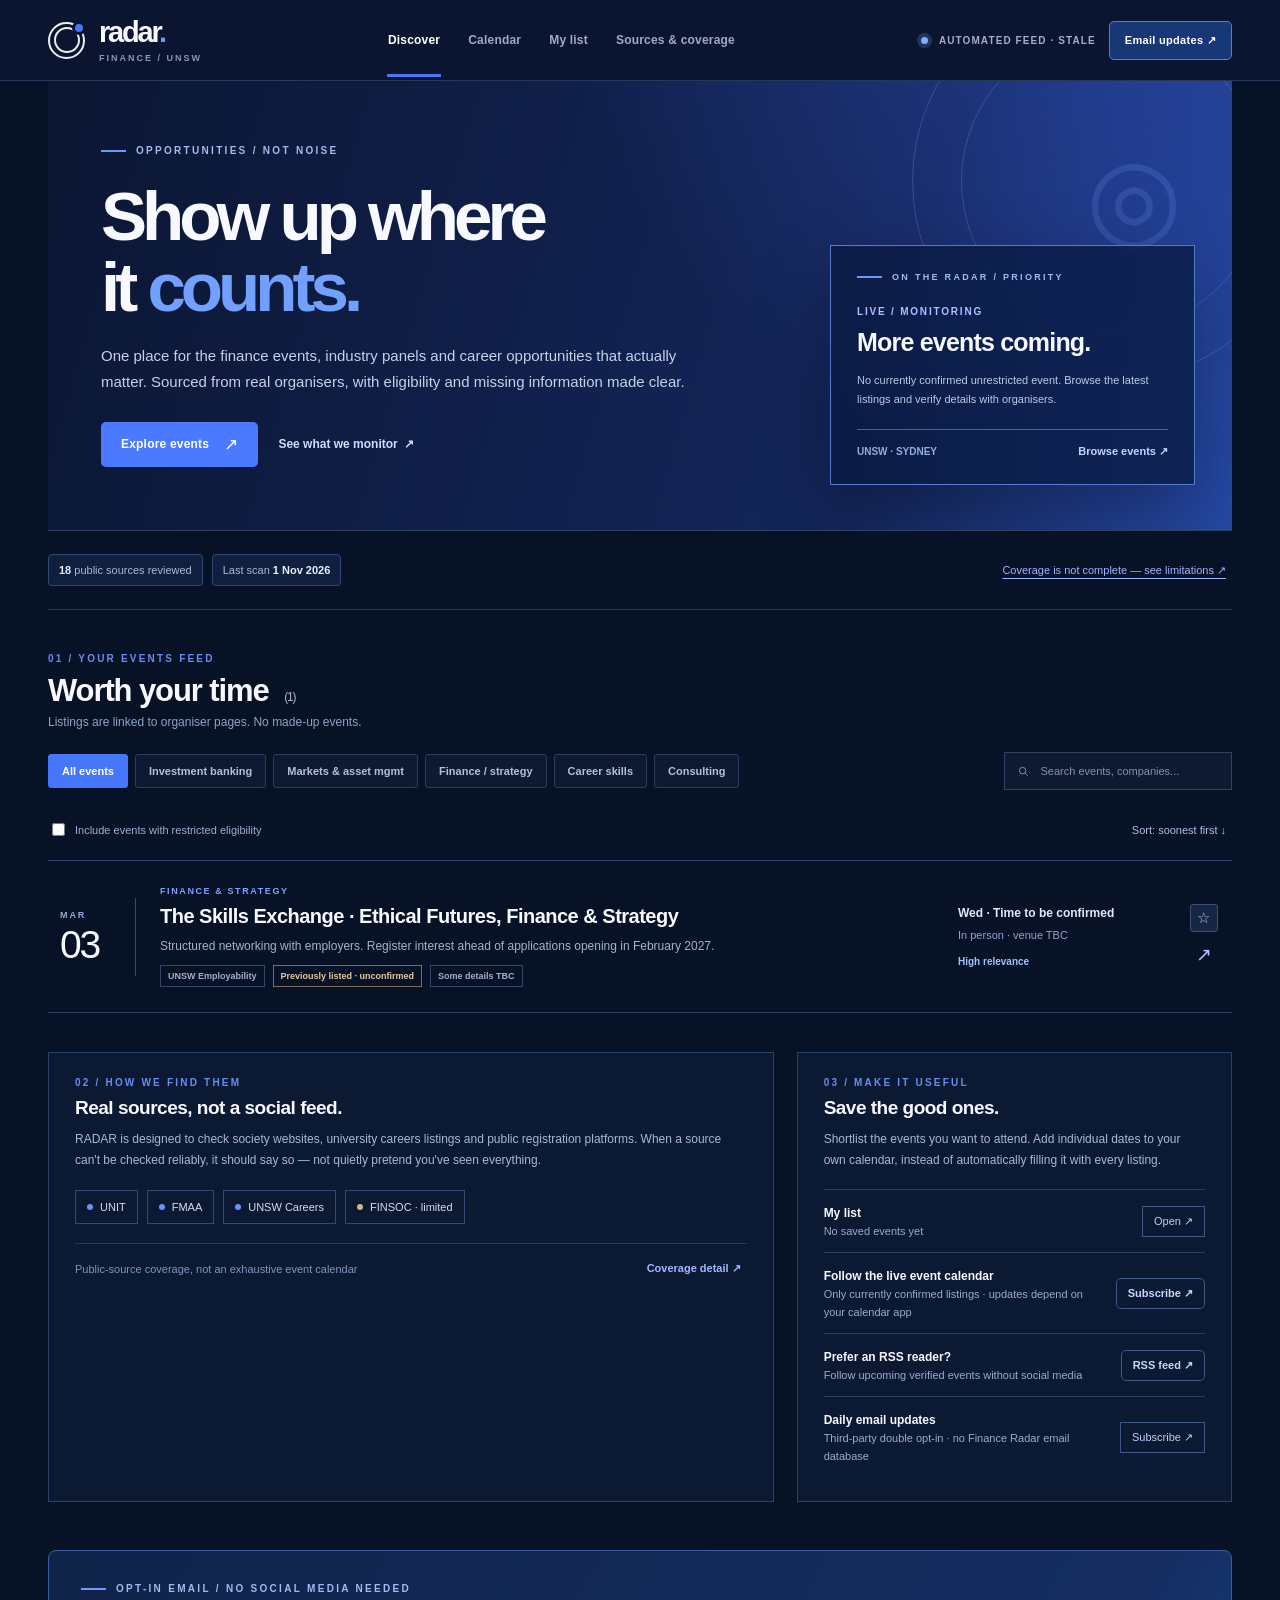
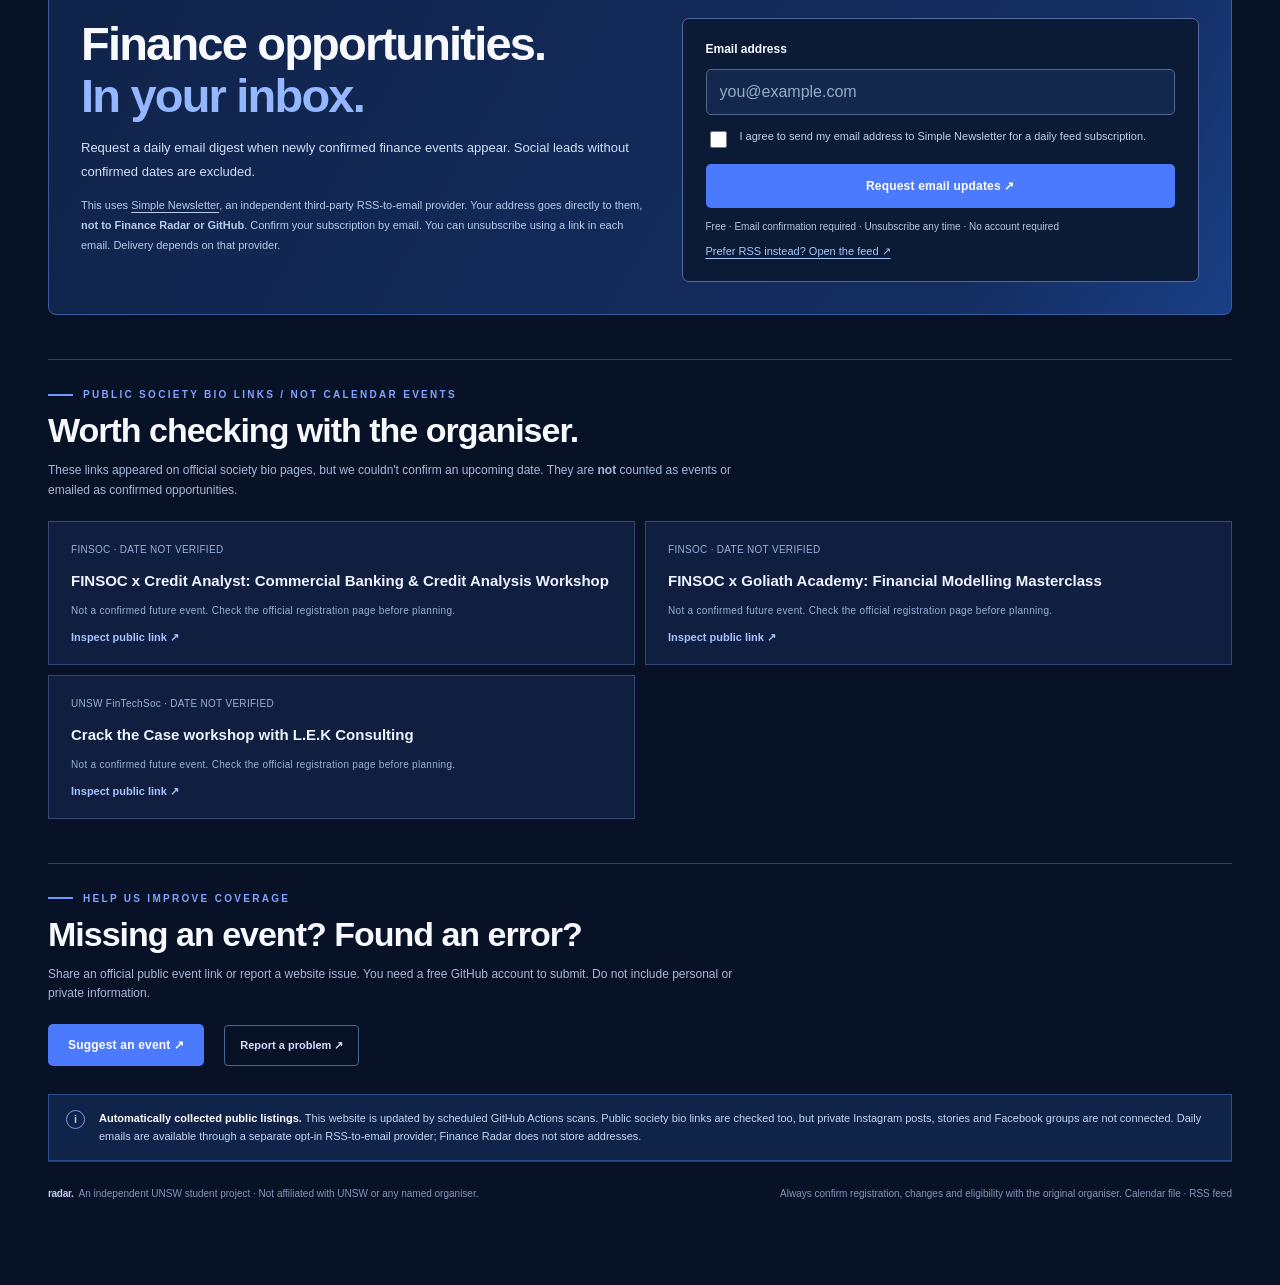
==== index.html @ c304fad0 "Enable third-party opt-in email digests with stable event RSS publication timestamps" ====
<!DOCTYPE html>
<html lang="en-AU">
<head>
<meta charset="UTF-8" />
<meta name="viewport" content="width=device-width, initial-scale=1" />
<meta name="theme-color" content="#09142d" />
<title>RADAR — finance opportunities worth showing up for</title>
<meta name="description" content="A smarter UNSW finance events directory. Verified sources, honest coverage, and career-specific opportunities." />
<style>
:root{--bg:#081227;--bgdeep:#070e20;--ink:#f8f9ff;--quiet:#b9c4dd;--soft:#8798b9;--blue:#4776fb;--bright:#6c98ff;--line:#263859;--p:#0f1e3a;--p2:#122648;--shadow:0 26px 68px rgba(0,0,0,.27)}
*{box-sizing:border-box}html{scroll-behavior:smooth}body{margin:0;background:var(--bg);color:var(--ink);font-family:Inter,"Helvetica Neue",Arial,sans-serif;-webkit-font-smoothing:antialiased}button,input,select{font:inherit}a{color:inherit;text-decoration:none}button{cursor:pointer}button:disabled{cursor:not-allowed;opacity:.55}button:focus-visible,a:focus-visible,input:focus-visible{outline:2px solid #91b0ff;outline-offset:4px}::selection{background:#4776fb}
.shell{min-height:100vh}.top{height:81px;border-bottom:1px solid var(--line);display:flex;align-items:center;justify-content:space-between;padding:0 max(48px,calc((100vw - 1380px)/2));gap:24px;background:#0b1530}.brand{display:flex;align-items:center;gap:14px;white-space:nowrap}.symbol{width:37px;height:37px;position:relative;border:2px solid #eee;border-radius:50%;display:inline-flex;align-items:center;justify-content:center}.symbol:before{content:"";position:absolute;width:22px;height:22px;border:2px solid #eee;border-radius:50%}.symbol:after{content:"";width:8px;height:8px;background:var(--blue);border-radius:50%;box-shadow:0 0 0 3px #09142d;position:absolute;right:0;top:0}.brandtext{font-size:29px;letter-spacing:-2.2px;font-weight:770;line-height:1}.brandtext span{color:var(--bright)}.brandtag{font-size:9px;letter-spacing:2px;font-weight:750;color:var(--soft);margin-top:6px}.topnav{display:flex;align-items:center;gap:26px}.navb{font-size:12px;font-weight:720;letter-spacing:.2px;color:#9dacc9;border:0;background:none;padding:30px 1px;transition:color .2s;white-space:nowrap}.navb:hover,.navb.active{color:white}.navb.active{box-shadow:inset 0 -3px 0 var(--blue)}.top-end{display:flex;align-items:center;gap:13px}.status-dot{width:7px;height:7px;background:#83a9ff;display:inline-block;border-radius:50%;box-shadow:0 0 0 4px #20345d}.status{font-size:10px;font-weight:750;color:#a0afce;letter-spacing:1.1px;text-transform:uppercase}.status-control{display:flex;gap:11px;align-items:center;white-space:nowrap}.topbtn{border:1px solid #537cdb;background:#173777;border-radius:5px;color:white;font-weight:750;font-size:11px;letter-spacing:.3px;padding:12px 15px}
main{max-width:1380px;margin:auto;padding:0 48px 60px}.page{display:none}.page.active{display:block}.hero{position:relative;display:grid;grid-template-columns:minmax(0,1.28fr) minmax(310px,.72fr);min-height:450px;border-bottom:1px solid #314060;overflow:hidden;background:radial-gradient(circle at 105% -60%,#2844a0 0,transparent 53%),linear-gradient(106deg,#0b1632,#14265b 70%,#2549a5)}.hero-copy{padding:64px 30px 58px 53px;z-index:2}.eyebrow{font-size:10px;letter-spacing:2.3px;text-transform:uppercase;font-weight:760;color:#a3b9ef;display:flex;align-items:center;gap:10px}.eyebrow:before{content:"";height:2px;width:25px;background:#6b99ff}.hero h1{font-size:clamp(52px,5.4vw,83px);line-height:1.02;font-weight:650;letter-spacing:-5px;margin:25px 0 21px;max-width:800px}.hero h1 span{color:#72a0ff}.hero p{font-size:15px;line-height:1.75;color:#c7d1e9;max-width:600px;margin:0 0 26px}.hero-actions{display:flex;align-items:center;gap:20px;flex-wrap:wrap}.cta{border:0;background:#4b7aff;color:white;border-radius:5px;font-size:12px;font-weight:760;padding:14px 20px;letter-spacing:.2px;display:inline-flex;align-items:center;gap:15px}.cta:hover,.topbtn:hover{background:#6890ff}.text-action{border:0;background:none;color:#d0ddff;font-size:12px;font-weight:650;padding:10px 0}.arrow{font-size:17px;font-weight:400;line-height:1}.hero-art{position:relative;min-height:390px;padding:58px 37px 45px 22px;display:flex;align-items:flex-end;justify-content:flex-end}.orbit{position:absolute;width:400px;height:400px;border:1px solid rgba(134,168,255,.25);border-radius:50%;right:-80px;top:-100px}.orbit:after{content:"";position:absolute;border-radius:50%;border:1px solid rgba(134,168,255,.25);inset:48px}.crosshair{position:absolute;right:50px;top:61px;color:#6b98ff;font-size:110px;line-height:1;font-weight:300;opacity:.2}.next{position:relative;border:1px solid #567cce;box-shadow:var(--shadow);background:rgba(9,25,62,.74);padding:26px;width:100%;max-width:365px;backdrop-filter:blur(3px)}.next .eyebrow{font-size:9px}.next-date{font-size:10px;letter-spacing:1.8px;color:#a9c1ff;font-weight:750;margin:24px 0 10px}.next h2{font-size:25px;line-height:1.23;letter-spacing:-.8px;font-weight:650;margin:0 0 12px}.next small{color:#bdcae5;font-size:11px;line-height:1.6}.next-foot{border-top:1px solid #45629b;margin-top:20px;padding-top:15px;display:flex;justify-content:space-between;align-items:center;gap:10px}.next-foot a{font-size:11px;color:#c5d5ff;font-weight:700}.next-foot span{font-size:10px;color:#95addd;font-weight:600}
.utility{display:flex;align-items:center;justify-content:space-between;gap:20px;padding:23px 0;border-bottom:1px solid #273859}.util-side{display:flex;align-items:center;gap:11px;flex-wrap:wrap}.utility .eyebrow{font-size:9px;color:#899dc6}.utility .eyebrow:before{display:none}.h-status{display:flex;align-items:center;gap:9px;color:#a9b9d7;font-size:11px}.h-status strong{color:#e8edff;font-weight:650}.h-status .boxy{border:1px solid #334872;background:#101f3e;padding:9px 10px;border-radius:4px}.hintlink{border:0;background:none;color:#9db6ff;font-size:11px;text-decoration:underline;text-underline-offset:4px}.sectiontop{display:flex;justify-content:space-between;align-items:end;gap:30px;margin:43px 0 23px}.kicker{font-size:10px;color:#688dec;font-weight:800;letter-spacing:2.2px;text-transform:uppercase;margin-bottom:9px}.sectiontop h2{font-size:31px;letter-spacing:-1.1px;font-weight:630;margin:0}.count{font-size:12px;color:#a6b6d4;margin-left:8px;font-weight:450}.sectiontop p{font-size:12px;color:#8fa2c2;margin:6px 0 0}.toolbar{display:flex;align-items:center;justify-content:space-between;gap:17px;flex-wrap:wrap;margin-bottom:17px}.chips{display:flex;flex-wrap:wrap;gap:7px}.chip{border:1px solid #2b3d5e;color:#b2c0dd;background:#0d1a32;font-size:11px;font-weight:650;padding:10px 13px;border-radius:3px}.chip:hover{background:#192c4e;color:white}.chip.active{background:#4677fb;color:white;border-color:#4677fb}.search{min-width:228px;border:1px solid #304262;background:#0d1a32;display:flex;gap:9px;align-items:center;padding:0 12px;height:38px}.search svg{width:14px;color:#8296b8}.search input{width:100%;border:0;background:none;color:white;font-size:11px;outline:none}.search input::placeholder{color:#8292ae}.filtersub{display:flex;align-items:center;gap:13px;justify-content:space-between;padding:13px 0;margin:0 0 8px;color:#9eafd0;font-size:11px}.filtersub label{display:flex;align-items:center;gap:7px;cursor:pointer}.filtersub input{accent-color:#4b7aff}.sort{border:none;background:transparent;color:#afc0e4;font-size:11px;cursor:pointer}
.eventlist{border-top:1px solid #36486b}.event{display:grid;grid-template-columns:84px minmax(0,1fr) 213px 27px;gap:24px;align-items:center;padding:25px 15px 25px 4px;border-bottom:1px solid #2b3e60;transition:background .15s;min-height:133px}.event:hover{background:#0d1c36}.date{border-right:1px solid #36496b;padding:3px 16px 3px 8px;min-height:78px;display:flex;flex-direction:column;align-items:flex-start;justify-content:center}.date b{font-size:39px;font-weight:500;letter-spacing:-2.3px;line-height:1}.date small{font-size:9px;letter-spacing:1.9px;font-weight:750;color:#92a9d8;margin-bottom:5px}.event-type{font-size:9px;font-weight:800;letter-spacing:1.6px;color:#7da1ff;text-transform:uppercase;margin-bottom:8px}.event-name{font-size:20px;line-height:1.2;letter-spacing:-.5px;font-weight:610;margin-bottom:9px}.event-description{color:#a4b3cc;font-size:12px;line-height:1.5;max-width:660px}.event-pills{display:flex;gap:8px;flex-wrap:wrap;margin-top:10px}.pill{border:1px solid #32486e;color:#9fafcc;font-size:9px;font-weight:600;padding:5px 7px;white-space:nowrap}.pill.eligible{border-color:#7b7055;color:#e4c99c}.event-right{display:flex;flex-direction:column;gap:7px;padding-left:5px}.event-right strong{font-size:12px;font-weight:600;color:#e1e9fb}.event-right span{font-size:11px;color:#8fa6cc;line-height:1.5}.event-right .relevance{margin-top:6px;font-size:10px;font-weight:700;color:#9fc3ff}.event-right .relevance.restrict{color:#e3be85}.event-actions{display:flex;flex-direction:column;align-items:center;gap:7px}.square{height:28px;width:28px;border:1px solid #3c5074;color:#b7c9ee;background:#162644;border-radius:3px;font-size:15px;display:flex;align-items:center;justify-content:center}.square.saved{color:#8baeff;background:#24417e;border-color:#507bce}.square:hover{border-color:#8db2ff}.view{border:0;background:transparent;color:#acc5ff;font-size:19px;padding:4px}.empty{padding:60px 25px;border-bottom:1px solid #33476c;text-align:center;color:#acbcda}.empty h3{font-size:20px;color:white;font-weight:550}.empty p{font-size:12px;line-height:1.7}.under{display:grid;grid-template-columns:1.25fr .75fr;gap:23px;margin:39px 0 0}.infobox{border:1px solid #2d4166;padding:24px 26px;background:#0b1933}.info-title{font-size:19px;letter-spacing:-.5px;margin:0 0 10px;font-weight:650}.info-copy{color:#a8b8d3;font-size:12px;line-height:1.75;margin:0}.sourcechips{display:flex;gap:9px;flex-wrap:wrap;margin:19px 0}.sourcechip{display:flex;align-items:center;gap:7px;border:1px solid #334871;padding:10px 11px;font-size:11px;color:#d4ddf0}.small-dot{width:6px;height:6px;border-radius:50%;background:#6692ff}.small-dot.limited{background:#d9b57d}.info-footer{display:flex;align-items:center;justify-content:space-between;gap:8px;border-top:1px solid #253a5a;padding-top:17px;margin-top:17px;color:#7f96bc;font-size:11px}.morelink{border:none;background:transparent;font-size:11px;font-weight:700;color:#a1b9ff;white-space:nowrap}.simple-list{display:flex;flex-direction:column;margin-top:18px}.simple-line{display:flex;align-items:center;justify-content:space-between;padding:13px 0;border-top:1px solid #283d61;gap:15px}.simple-line b{font-size:12px;font-weight:580}.simple-line small{font-size:11px;color:#99acca}.simple-line button{font-size:11px;border:1px solid #3e5784;background:transparent;color:#bed0f8;padding:8px 11px;white-space:nowrap}.notice{display:flex;gap:14px;background:#10244a;border:1px solid #2c4c8e;color:#c7d4f1;line-height:1.6;padding:15px 17px;margin:20px 0 0;font-size:11px}.notice strong{color:white}.notice .i{display:grid;place-items:center;min-width:19px;height:19px;color:#b5c9fa;border:1px solid #7e9cda;border-radius:50%;font-size:11px;font-weight:800}
.insidepage{max-width:1130px;margin:0 auto;padding:64px 0 20px}.insidepage>.kicker{margin-bottom:15px}.insidepage h1{font-size:clamp(43px,5vw,64px);line-height:1.06;font-weight:620;letter-spacing:-3.2px;margin:0 0 15px}.lead{color:#b5c2df;max-width:680px;font-size:15px;line-height:1.75;margin:0 0 30px}.source-table{width:100%;border-collapse:collapse;border-top:1px solid #345079;margin-top:27px}.source-table td,.source-table th{text-align:left;padding:20px 16px;border-bottom:1px solid #2b4066;vertical-align:top}.source-table th{font-size:10px;color:#95aaca;text-transform:uppercase;letter-spacing:1.5px}.source-table td{font-size:13px;color:#d3dcef;line-height:1.5}.source-table td a{color:#a4bfff;text-decoration:underline;text-underline-offset:4px}.coverage-status{display:inline-block;font-size:10px;font-weight:700;padding:6px 9px;background:#1e3359;border:1px solid #3e5789;color:#b2ccff}.coverage-status.partial{background:#27233a;border-color:#5b5670;color:#dac5a1}.split{display:grid;grid-template-columns:1fr 1fr;gap:21px;margin:22px 0}.split .infobox{min-height:185px}.bullets{font-size:12px;color:#aab9d5;line-height:1.95;padding-left:18px}.savedlist{margin-top:27px}.calendarbar{display:flex;align-items:center;gap:14px;justify-content:space-between;border-top:1px solid #345079;padding:20px 0}.cal-pager{display:flex;align-items:center;gap:17px}.cal-pager button{border:1px solid #39517c;background:#122342;color:white;font-size:15px;padding:9px 13px}.cal-pager strong{font-size:19px}.calendar{display:grid;grid-template-columns:repeat(7,minmax(0,1fr));border-left:1px solid #273d61;border-top:1px solid #273d61}.calhead{font-size:10px;text-transform:uppercase;letter-spacing:1.5px;font-weight:750;color:#9bb0d7;padding:13px 9px;text-align:right;border-right:1px solid #273d61;border-bottom:1px solid #273d61}.calday{min-height:110px;border:0;border-right:1px solid #273d61;border-bottom:1px solid #273d61;background:#0b1730;display:flex;flex-direction:column;padding:12px 9px;align-items:stretch;gap:5px;text-align:left;color:#c0d0ea}.calday.other{opacity:.25}.calday .num{font-size:12px;color:#c4d1e8}.calday.today .num{color:#80a7ff;font-weight:800}.cal-item{display:block;border-left:2px solid #598aff;background:#1b3161;padding:6px 5px 6px 7px;font-size:9px;line-height:1.3;color:#e1e9ff;white-space:nowrap;overflow:hidden;text-overflow:ellipsis}.calday:hover{background:#15284a}.calendar-legend{font-size:11px;color:#91a4c8;padding-top:16px}
.modal{position:fixed;inset:0;z-index:100;background:rgba(3,9,23,.78);display:none;justify-content:flex-end}.modal.show{display:flex}.drawer{width:min(100%,520px);height:100%;overflow-y:auto;background:#101e38;border-left:1px solid #5b7dbc;padding:34px 35px 45px;box-shadow:-30px 0 80px #020611}.drawerclose{border:1px solid #3f5989;background:#14294e;color:white;width:34px;height:34px;font-size:19px;float:right}.drawer .kicker{margin-top:57px}.drawer h2{font-size:37px;font-weight:620;letter-spacing:-1.8px;line-height:1.13;margin:15px 0}.drawer .desc{font-size:14px;line-height:1.7;color:#b8c8e4}.detailrow{display:grid;grid-template-columns:110px 1fr;gap:20px;padding:14px 0;border-bottom:1px solid #2d446d}.detailrow label{font-size:10px;text-transform:uppercase;letter-spacing:1px;font-weight:750;color:#90a5c9}.detailrow div{font-size:12px;line-height:1.6;color:#d6dff2}.detailrow a{color:#a4c0ff;text-decoration:underline;text-underline-offset:3px}.drawer .why{padding:17px 18px;margin:23px 0;background:#172d55;border-left:3px solid #5182ff;font-size:12px;line-height:1.65;color:#cbd8f2}.drawer .why b{display:block;color:white;margin-bottom:6px}.drawer-actions{display:flex;gap:9px;flex-wrap:wrap;margin-top:20px}.outline{font-size:11px;font-weight:700;background:transparent;border:1px solid #4a6697;color:#d0defa;padding:13px 15px;border-radius:4px}.outline:hover{background:#1a365f}.drawer .micro{margin-top:22px;color:#7991bd;font-size:10px;line-height:1.65}.snackbar{position:fixed;bottom:22px;left:50%;transform:translateX(-50%);background:#2b4c90;color:#fff;padding:12px 17px;box-shadow:0 10px 30px #0006;font-size:12px;z-index:180;display:none}.snackbar.show{display:block}.foot{border-top:1px solid #253959;padding:24px 0;color:#8296b9;display:flex;justify-content:space-between;gap:20px;font-size:10px;line-height:1.5}.footer-brand{font-weight:850;letter-spacing:-.3px;color:#bed0f2}
@media(max-width:1100px){main{padding:0 25px 40px}.top{padding:0 25px}.hero-copy{padding-left:37px}.hero h1{font-size:65px}.hero-art{padding:50px 20px}.event{grid-template-columns:76px minmax(0,1fr) 158px 27px;gap:14px}.event-name{font-size:18px}.topnav{gap:17px}}
@media(max-width:750px){.top{height:auto;min-height:65px;flex-wrap:wrap;padding:16px 18px 0;gap:9px}.brandtext{font-size:25px}.symbol{width:30px;height:30px}.symbol:before{width:18px;height:18px}.topnav{width:100%;order:3;overflow-x:auto;justify-content:space-between;gap:15px}.navb{padding:14px 2px;font-size:11px}.status-control{display:none}.topbtn{padding:9px 10px}.top-end{margin-left:auto}main{padding:0 16px 30px}.hero{grid-template-columns:1fr}.hero-copy{padding:44px 24px 28px}.hero h1{font-size:clamp(48px,10vw,75px);letter-spacing:-3.7px}.hero p{font-size:13px}.hero-art{padding:5px 24px 28px;min-height:190px}.orbit{top:-155px;right:-140px}.crosshair{display:none}.next{max-width:none;padding:19px}.next-date{margin:10px 0}.next h2{font-size:20px}.next-foot{margin-top:10px}.sectiontop{margin:30px 0 20px}.sectiontop h2{font-size:27px}.sectiontop p{font-size:11px}.utility{align-items:start}.utility>.eyebrow{display:none}.h-status{flex-wrap:wrap}.toolbar{align-items:stretch}.chips{width:100%}.search{flex:1}.event{grid-template-columns:57px minmax(0,1fr) 30px;gap:11px;min-height:144px;padding:22px 2px}.event-right{grid-column:2;grid-row:2;padding:0;margin-top:-9px}.event-right span{display:none}.event-right strong{font-size:11px}.event-actions{grid-column:3;grid-row:1;align-self:start}.date{padding:0 6px;min-height:66px}.date b{font-size:31px}.event-name{font-size:17px}.event-description{font-size:11px}.event-pills{margin-top:8px}.event-right .relevance{margin:0}.under,.split{grid-template-columns:1fr}.insidepage{padding:42px 0}.insidepage h1{font-size:44px;letter-spacing:-2.1px}.source-table thead{display:none}.source-table,.source-table tbody,.source-table tr,.source-table td{display:block;width:100%}.source-table tr{border-bottom:1px solid #2b4066;padding:12px 0}.source-table td{padding:7px 8px;border:0}.calday{min-height:64px;padding:6px 4px}.cal-item{font-size:7px;padding:3px;max-height:24px;overflow:hidden}.calhead{font-size:8px;padding:11px 3px}.drawer{padding:24px}.drawer h2{font-size:31px}.detailrow{grid-template-columns:78px 1fr}.foot{flex-wrap:wrap}.infobox{padding:20px}.notice{font-size:11px}}
@media(prefers-reduced-motion:reduce){html{scroll-behavior:auto}}

/* Society bio-links are intentionally not mixed with verified calendar events. */
.social-signal-section{margin:44px 0 28px;border-top:1px solid #2a416b;padding-top:29px}
.social-signal-section .eyebrow{color:#80a3ff;margin-bottom:11px}
.social-signal-section h2{font-size:clamp(24px,3vw,34px);font-weight:570;letter-spacing:-1px;margin:0 0 11px}
.signal-disclaimer{font-size:12px;color:#a6b8d8;line-height:1.65;max-width:690px;margin:0 0 20px}
.signal-grid{display:grid;grid-template-columns:repeat(2,minmax(0,1fr));gap:10px}
.signal-item{border:1px solid #344976;background:#101f40;padding:20px 22px;display:flex;flex-direction:column;gap:12px;min-width:0}
.signal-item b{font-size:15px;color:#edf3ff;line-height:1.4;overflow-wrap:anywhere;font-weight:620}
.signal-item .signal-meta{font-size:10px;letter-spacing:.3px;color:#97b0db;line-height:1.6}
.signal-item a{font-size:11px;color:#a8c2ff;text-decoration:none;font-weight:700}
.signal-item a:hover{text-decoration:underline}
.mail-section{margin:48px 0 38px;padding:32px;border:1px solid #3a5c9e;background:linear-gradient(120deg,#102349,#142d61 80%,#193f85);border-radius:8px}
.mail-section .eyebrow{margin-bottom:24px}
.mail-grid{display:grid;grid-template-columns:minmax(0,1fr) minmax(280px,.92fr);gap:38px}
.mail-copy h2{font-size:clamp(32px,4vw,47px);letter-spacing:-1.8px;line-height:1.1;margin:0 0 15px}
.mail-copy h2 span{color:#94b7ff}
.mail-copy p{font-size:13px;line-height:1.8;color:#d1e0f7}
.mail-copy .mail-note{font-size:11px;color:#b8cce9}
.mail-note a,.mail-alternative{text-decoration:underline;text-underline-offset:3px}
.mail-form{display:flex;flex-direction:column;gap:13px;border:1px solid #506b9d;background:#0b1a35;padding:23px;border-radius:7px}
.mail-form>label:first-of-type{font-size:12px;font-weight:700}
.mail-form input[type=email]{width:100%;background:#14284d;color:#fff;border:1px solid #52678d;padding:13px;border-radius:5px;min-height:44px}
.mail-form input[type=email]::placeholder{color:#9aabc8}
.mail-consent{display:flex;gap:10px;color:#c1cfe7;font-size:11px;line-height:1.6}
.mail-consent input{accent-color:#6590ff;width:17px;height:17px;flex-shrink:0}
.mail-form .cta{justify-content:center;min-height:44px}
.mail-form small{font-size:10px;color:#b6c8e3}
.mail-alternative{font-size:11px;color:#a8c9ff}
@media(max-width:750px){.mail-section{padding:24px 18px}.mail-grid{grid-template-columns:1fr;gap:22px}.mail-form{padding:18px}}

.subscribe-link{display:inline-block;white-space:nowrap;text-decoration:none;color:#c6d8ff;font-weight:700;font-size:11px;border:1px solid #3e5784;padding:8px 11px;border-radius:5px}
.subscribe-link:hover,.subscribe-link:focus-visible{color:#fff;border-color:#83a9ff;text-decoration:underline}
@media(max-width:750px){.signal-grid{grid-template-columns:1fr}.signal-item{padding:17px}}
</style>
</head>
<body>
<div class="shell">
<header class="top"><a class="brand" href="#discover" aria-label="RADAR Home"><span class="symbol" aria-hidden="true"></span><span><span class="brandtext">radar<span>.</span></span><div class="brandtag">FINANCE / UNSW</div></span></a><nav class="topnav" aria-label="Main navigation"><button class="navb active" data-page="discover">Discover</button><button class="navb" data-page="calendar">Calendar</button><button class="navb" data-page="saved">My list <span id="navsave"></span></button><button class="navb" data-page="sources">Sources & coverage</button></nav><div class="top-end"><span class="status-control"><span class="status-dot"></span><span class="status" id="topstatus">Reviewed snapshot</span></span><button class="topbtn" id="prefsbtn">Email updates ↗</button></div></header>
<main>
<section class="page active" id="page-discover">
  <div class="hero"><div class="hero-copy"><div class="eyebrow">OPPORTUNITIES / NOT NOISE</div><h1>Show up where<br>it <span>counts.</span></h1><p>One place for the finance events, industry panels and career opportunities that actually matter. Sourced from real organisers, with eligibility and missing information made clear.</p><div class="hero-actions"><button class="cta" id="explore">Explore events <span class="arrow">↗</span></button><button class="text-action" data-goto="sources">See what we monitor&nbsp; ↗</button></div></div><div class="hero-art" aria-hidden="false"><div class="orbit"></div><div class="crosshair">◎</div><article class="next"><div class="eyebrow">ON THE RADAR / PRIORITY</div><div class="next-date" id="spotlight-date">Checking latest events</div><h2 id="spotlight-title">Your next<br>opportunity.</h2><small id="spotlight-desc">Public, source-backed finance events from UNSW societies.</small><div class="next-foot"><span id="spotlight-organiser">UNSW · SYDNEY</span><a id="spotlight-link" href="#feedanchor">Browse events ↗</a></div></article></div></div>
  <div class="utility"><div class="h-status"><span class="boxy"><strong id="sourcecounter">3</strong> public sources reviewed</span><span class="boxy">Last scan <strong id="snapshotdate">31 Oct 2026</strong></span></div><button class="hintlink" data-goto="sources">Coverage is not complete — see limitations ↗</button></div>
  <div class="sectiontop" id="feedanchor"><div><div class="kicker">01 / YOUR EVENTS FEED</div><h2>Worth your time <span class="count" id="eventcount"></span></h2><p>Listings are linked to organiser pages. No made-up events.</p></div></div>
  <div class="toolbar"><div class="chips" id="filters"><button class="chip active" data-filter="all">All events</button><button class="chip" data-filter="investment">Investment banking</button><button class="chip" data-filter="markets">Markets & asset mgmt</button><button class="chip" data-filter="finance">Finance / strategy</button><button class="chip" data-filter="career">Career skills</button><button class="chip" data-filter="consulting">Consulting</button></div><label class="search"><svg fill="none" stroke="currentColor" stroke-width="1.8" viewBox="0 0 24 24" aria-hidden="true"><circle cx="10.8" cy="10.8" r="6.2"/><path d="m15.4 15.4 5.2 5.2"/></svg><input id="search" type="search" placeholder="Search events, companies..." aria-label="Search events" /></label></div>
  <div class="filtersub"><label><input type="checkbox" id="restricted" /> Include events with restricted eligibility</label><button class="sort" id="sortbtn">Sort: soonest first ↓</button></div><div class="eventlist" id="events"></div>
  <div class="under"><div class="infobox"><div class="kicker">02 / HOW WE FIND THEM</div><h3 class="info-title">Real sources, not a social feed.</h3><p class="info-copy">RADAR is designed to check society websites, university careers listings and public registration platforms. When a source can't be checked reliably, it should say so — not quietly pretend you've seen everything.</p><div class="sourcechips"><span class="sourcechip"><span class="small-dot"></span>UNIT</span><span class="sourcechip"><span class="small-dot"></span>FMAA</span><span class="sourcechip"><span class="small-dot"></span>UNSW Careers</span><span class="sourcechip"><span class="small-dot limited"></span>FINSOC · limited</span></div><div class="info-footer"><span>Public-source coverage, not an exhaustive event calendar</span><button class="morelink" data-goto="sources">Coverage detail ↗</button></div></div><div class="infobox"><div class="kicker">03 / MAKE IT USEFUL</div><h3 class="info-title">Save the good ones.</h3><p class="info-copy">Shortlist the events you want to attend. Add individual dates to your own calendar, instead of automatically filling it with every listing.</p><div class="simple-list"><div class="simple-line"><div><b>My list</b><br><small id="savedcount">No saved events yet</small></div><button data-goto="saved">Open ↗</button></div><div class="simple-line"><div><b>Follow the live event calendar</b><br><small>Only currently confirmed listings · updates depend on your calendar app</small></div><a class="subscribe-link" href="webcal://zacfraser95-eng.github.io/Finance-Radar/events.ics">Subscribe ↗</a></div><div class="simple-line"><div><b>Prefer an RSS reader?</b><br><small>Follow upcoming verified events without social media</small></div><a class="subscribe-link" href="./events.xml" target="_blank" rel="noopener noreferrer">RSS feed ↗</a></div><div class="simple-line"><div><b>Daily email updates</b><br><small>Third-party double opt-in · no Finance Radar email database</small></div><button id="alertlink">Subscribe ↗</button></div></div></div></div>

  <section class="mail-section" id="email-updates" aria-labelledby="email-heading">
    <div class="eyebrow">OPT-IN EMAIL / NO SOCIAL MEDIA NEEDED</div>
    <div class="mail-grid">
      <div class="mail-copy"><h2 id="email-heading">Finance opportunities.<br><span>In your inbox.</span></h2>
      <p>Request a daily email digest when newly confirmed finance events appear. Social leads without confirmed dates are excluded.</p>
      <p class="mail-note">This uses <a href="https://simple-newsletter.com/" target="_blank" rel="noopener noreferrer">Simple Newsletter</a>, an independent third-party RSS-to-email provider. Your address goes directly to them, <strong>not to Finance Radar or GitHub</strong>. Confirm your subscription by email. You can unsubscribe using a link in each email. Delivery depends on that provider.</p></div>
      <form class="mail-form" action="https://simple-newsletter.com/v1/subscriptions/" method="post">
        <input type="hidden" name="uri" value="https://zacfraser95-eng.github.io/Finance-Radar/events.xml" />
        <input type="hidden" name="return" value="https://zacfraser95-eng.github.io/Finance-Radar/#email-updates" />
        <label for="newsletter-email">Email address</label>
        <input id="newsletter-email" name="email" type="email" placeholder="you@example.com" autocomplete="email" required />
        <label class="mail-consent"><input type="checkbox" required /><span>I agree to send my email address to Simple Newsletter for a daily feed subscription.</span></label>
        <button class="cta" type="submit">Request email updates ↗</button>
        <small>Free · Email confirmation required · Unsubscribe any time · No account required</small>
        <a class="mail-alternative" href="./events.xml" target="_blank" rel="noopener noreferrer">Prefer RSS instead? Open the feed ↗</a>
      </form>
    </div>
  </section>
  <section class="social-signal-section" aria-labelledby="signals-heading" id="signals-section" hidden><div class="eyebrow">PUBLIC SOCIETY BIO LINKS / NOT CALENDAR EVENTS</div><h2 id="signals-heading">Worth checking with the organiser.</h2><p class="signal-disclaimer">These links appeared on official society bio pages, but we couldn't confirm an upcoming date. They are <strong>not</strong> counted as events or emailed as confirmed opportunities.</p><div id="signal-list" class="signal-grid"></div></section>
<section class="social-signal-section" id="feedback-section"><div class="eyebrow">HELP US IMPROVE COVERAGE</div><h2>Missing an event? Found an error?</h2><p class="signal-disclaimer">Share an official public event link or report a website issue. You need a free GitHub account to submit. Do not include personal or private information.</p><div class="hero-actions"><a class="cta" href="https://github.com/zacfraser95-eng/Finance-Radar/issues/new?template=suggest-event.yml" target="_blank" rel="noopener noreferrer">Suggest an event ↗</a><a class="outline" href="https://github.com/zacfraser95-eng/Finance-Radar/issues/new?template=bug-report.yml" target="_blank" rel="noopener noreferrer">Report a problem ↗</a></div></section>
  <div class="notice"><span class="i">i</span><div><strong>Automatically collected public listings.</strong> This website is updated by scheduled GitHub Actions scans. Public society bio links are checked too, but private Instagram posts, stories and Facebook groups are not connected. Daily emails are available through a separate opt-in RSS-to-email provider; Finance Radar does not store addresses.</div></div>
</section>
<section class="page" id="page-calendar"><div class="insidepage"><div class="kicker">THE DATE VIEW / 02</div><h1>Plan your<br><span style="color:#75a0ff">next move.</span></h1><p class="lead">A calendar of known events, not a replacement for official registration. Click a listing to view eligibility and source evidence.</p><div class="calendarbar"><div class="cal-pager"><button id="prevmonth" aria-label="Previous month">←</button><strong id="monthname"></strong><button id="nextmonth" aria-label="Next month">→</button></div><button class="morelink" data-goto="discover">Back to event feed ↗</button></div><div class="calendar" id="calendargrid"></div><p class="calendar-legend">Times shown in Sydney local time. Events without confirmed times should be checked with the organiser before adding to your calendar.</p></div></section>
<section class="page" id="page-saved"><div class="insidepage"><div class="kicker">YOUR SHORTLIST / 03</div><h1>Good events.<br><span style="color:#75a0ff">No clutter.</span></h1><p class="lead">Saved events stay in this browser only. They aren't synced to an account or shared with organisers.</p><div class="eventlist savedlist" id="saved-events"></div></div></section>
<section class="page" id="page-sources"><div class="insidepage"><div class="kicker">TRUST & COVERAGE / 04</div><h1>Know what<br><span style="color:#75a0ff">we're missing.</span></h1><p class="lead">The hardest part of an event aggregator is coverage. This version is built to show where each listing came from, the last verified snapshot, and sources that still need a better integration.</p><div class="notice"><span class="i">i</span><div><strong id="syncinfo">Public-feed status</strong> Scheduled GitHub Actions scans check source availability; private social media content still needs consent or society participation.</div></div><table class="source-table"><thead><tr><th>Organiser</th><th>Collection path</th><th>Coverage</th><th>Limitation</th></tr></thead><tbody id="sourcebody"></tbody></table><div class="split"><div class="infobox"><div class="kicker">GOOD DATA / FOUR RULES</div><h3 class="info-title">We'd rather miss a count than invent certainty.</h3><ol class="bullets"><li>No listing without an organiser link.</li><li>Past events disappear from the upcoming feed.</li><li>The same event from FMAA and UNSW appears only once.</li><li>Restricted eligibility and unknown times stay visible.</li></ol></div><div class="infobox"><div class="kicker">NEXT SOURCE TO UNLOCK</div><h3 class="info-title">Newsletters & society partnerships.</h3><p class="info-copy">FINSOC and other societies may advertise only through private social channels. A forwarded newsletter inbox or an approved organiser event feed is the most robust fallback. There is no reliable way to promise complete coverage from public scraping alone.</p><button class="morelink" style="margin-top:20px" data-goto="discover">Back to events ↗</button></div></div></div></section>
<footer class="foot"><span><span class="footer-brand">radar.</span>&nbsp; An independent UNSW student project · Not affiliated with UNSW or any named organiser.</span><span>Always confirm registration, changes and eligibility with the original organiser. <a href="./events.ics">Calendar file</a> · <a href="./events.xml">RSS feed</a></span></footer>
</main></div>
<div class="modal" id="modal" role="presentation"><aside class="drawer" role="dialog" aria-modal="true" aria-labelledby="drawer-title"><button class="drawerclose" id="closemodal" aria-label="Close event details">×</button><div id="detail"></div></aside></div><div class="snackbar" id="snackbar" role="status" aria-live="polite"></div>
<script type="application/json" id="seed-data">{"schema":1,"generated_at":"2026-10-31T08:21:00Z","mode":"reviewed_snapshot","notice":"Source-backed snapshot. This is not a live feed until scheduled collection is deployed.","sources":[{"id":"unit","name":"UNIT","url":"https://www.unit.org.au/","method":"Public website + newsletter fallback","coverage":"partial","note":"The homepage can publish events that do not appear on the Upcoming Events archive."},{"id":"fmaa","name":"FMAA","url":"https://www.fmaa.com.au/events","method":"Public events directory","coverage":"public","note":"Listings sometimes target students at particular study stages."},{"id":"unsw","name":"UNSW Employability","url":"https://www.unsw.edu.au/employability/events-news/events","method":"Public events directory","coverage":"public","note":"University-wide listings, not all of them finance specific."},{"id":"finsoc","name":"UNSW FINSOC","url":"https://www.unswfinsoc.org.au/","method":"Website + future newsletter intake","coverage":"limited","note":"Some events are advertised through social channels and may not be captured."}],"events":[{"id":"unit-morgan-stanley-20261105","title":"Evening with Morgan Stanley","subtitle":"Finance careers, recruitment insights and networking with professionals.","starts_at":"2026-11-05T18:00:00+11:00","ends_at":"2026-11-05T20:00:00+11:00","location":"Morgan Stanley office, Sydney CBD","format":"In person","organiser":"UNIT","sources":["UNIT"],"source_urls":["https://www.unit.org.au/"],"registration_url":"https://forms.gle/eMBVpNogp4awX6Bp9","category":"Investment banking","tags":["Investment banking","Networking","Early-year friendly"],"eligibility":"Designed with pre-penultimate students in mind; confirm eligibility and places in registration form.","fit":"high","relevance_reason":"Direct access to Morgan Stanley professionals and insights into finance internship pathways.","verified_on":"2026-10-31","confidence":"source-backed"},{"id":"unsw-linkedin-20261102","title":"Leveraging LinkedIn workshop","subtitle":"Build a professional network and research finance employers without scrolling social feeds.","starts_at":"2026-11-02T16:00:00+11:00","ends_at":"2026-11-02T17:00:00+11:00","location":"Online","format":"Online","organiser":"UNSW Employability","sources":["UNSW Employability"],"source_urls":["https://www.unsw.edu.au/employability/events-news/events"],"registration_url":"https://www.eventbrite.com.au/e/leveraging-linkedin-workshop-tickets-1999065644155","category":"Career skills","tags":["Career skills","Online"],"eligibility":"All students and recent graduates.","fit":"medium","relevance_reason":"Useful for researching employers and finding contacts for internships.","verified_on":"2026-10-31","confidence":"source-backed"},{"id":"unsw-jobsearch-20261112","title":"Job search strategies workshop","subtitle":"Networking techniques, hidden opportunities and better job-search habits.","starts_at":"2026-11-12T13:00:00+11:00","ends_at":"2026-11-12T14:00:00+11:00","location":"Online","format":"Online","organiser":"UNSW Employability","sources":["UNSW Employability"],"source_urls":["https://www.unsw.edu.au/employability/events-news/events"],"registration_url":"https://www.eventbrite.com.au/e/job-search-strategies-workshop-tickets-1999066649161","category":"Career skills","tags":["Career skills","Online"],"eligibility":"All students and recent graduates.","fit":"medium","relevance_reason":"Broadly useful for internship applications and proactive networking.","verified_on":"2026-10-31","confidence":"source-backed"},{"id":"unsw-interview-20261116","title":"Preparing for interviews workshop","subtitle":"Understand what employers assess and how to present your experience.","starts_at":"2026-11-16T12:00:00+11:00","ends_at":"2026-11-16T13:00:00+11:00","location":"Online","format":"Online","organiser":"UNSW Employability","sources":["UNSW Employability"],"source_urls":["https://www.unsw.edu.au/employability/events-news/events"],"registration_url":"https://www.eventbrite.com.au/e/preparing-for-interviews-workshop-tickets-1999066901917","category":"Career skills","tags":["Career skills","Online"],"eligibility":"All students and recent graduates.","fit":"medium","relevance_reason":"Relevant preparation for behavioural and competency interviews.","verified_on":"2026-10-31","confidence":"source-backed"},{"id":"mckinsey-ai-20261126","title":"McKinsey · AI & the Path to Progress","subtitle":"Business strategy, AI and an immersive workshop with McKinsey.","starts_at":"2026-11-26T10:00:00+11:00","ends_at":"2026-11-26T15:00:00+11:00","location":"Sydney (venue via organiser)","format":"In person","organiser":"McKinsey & Company","sources":["FMAA","UNSW Employability"],"source_urls":["https://www.fmaa.com.au/event/mckinsey-companys-2026-ai-and-the-path-to-progress-workshop","https://www.unsw.edu.au/employability/events-news/events"],"registration_url":"https://www.fmaa.com.au/event/mckinsey-companys-2026-ai-and-the-path-to-progress-workshop","category":"Consulting","tags":["Consulting","AI","Restricted eligibility"],"eligibility":"Penultimate-year undergraduates and master's students. Not suitable for most first-year students.","fit":"restricted","relevance_reason":"Notable employer but eligibility likely rules out a first-year student. Duplicate FMAA and UNSW listings are combined.","verified_on":"2026-10-31","confidence":"source-backed"},{"id":"unsw-skills-exchange-20270303","title":"The Skills Exchange · Ethical Futures, Finance & Strategy","subtitle":"Structured networking with employers. Register interest ahead of applications opening in February 2027.","starts_at":"2027-03-03","ends_at":null,"location":"In person · venue TBC","format":"In person","organiser":"UNSW Employability","sources":["UNSW Employability"],"source_urls":["https://www.unsw.edu.au/employability/events-news/events"],"registration_url":"https://www.unsw.edu.au/employability/events-news/events","category":"Finance & strategy","tags":["Finance & strategy","Networking","EOI open"],"eligibility":"Expression of interest available; further selection or registration details to be confirmed.","fit":"high","relevance_reason":"Finance-and-strategy employer networking. Time and venue not yet advertised.","verified_on":"2026-10-31","confidence":"details-incomplete"}]}</script>
<script src="./data/live.js"></script>
<script>
(function(){
'use strict';
const SEED=JSON.parse(document.getElementById('seed-data').textContent);
const DATA=(window.RADAR_SYNC&&Array.isArray(window.RADAR_SYNC.events))?window.RADAR_SYNC:SEED;
const events=DATA.events.slice().filter(e=>e&&e.id&&e.title&&e.starts_at&&Array.isArray(e.source_urls)&&e.source_urls.length);
const signals=(Array.isArray(DATA.signals)?DATA.signals:[]).filter(x=>x&&x.id&&x.title&&/^https:\/\//.test(x.url));
const $=(s)=>document.querySelector(s);
const esc=s=>String(s??'').replace(/[&<>"']/g,c=>({'&':'&amp;','<':'&lt;','>':'&gt;','"':'&quot;',"'":'&#39;'}[c]));
const localTime=new Intl.DateTimeFormat('en-AU',{timeZone:'Australia/Sydney',hour:'numeric',minute:'2-digit',hour12:true});
const localMonth=new Intl.DateTimeFormat('en-AU',{timeZone:'Australia/Sydney',month:'short'});
const localWeekday=new Intl.DateTimeFormat('en-AU',{timeZone:'Australia/Sydney',weekday:'short'});
const localLong=new Intl.DateTimeFormat('en-AU',{timeZone:'Australia/Sydney',weekday:'long',day:'numeric',month:'long',year:'numeric'});
const localDate = e => new Date(e.starts_at.length===10?e.starts_at+'T00:00:00Z':e.starts_at);
const startStamp=e=>String(e.starts_at).slice(0,10);
const time=e=>e.starts_at.length===10?'Time to be confirmed':localTime.format(localDate(e));
const timeRange=e=>time(e)+(e.ends_at&&e.ends_at.length>10?'–'+localTime.format(new Date(e.ends_at)):'');
const sydneyParts=date=>Object.fromEntries(new Intl.DateTimeFormat('en-AU',{timeZone:'Australia/Sydney',year:'numeric',month:'2-digit',day:'2-digit'}).formatToParts(date).filter(p=>p.type!=='literal').map(p=>[p.type,p.value]));
const todayStamp=()=>{const p=sydneyParts(new Date());return p.year+'-'+p.month+'-'+p.day};
const now=new Date();
let page='discover',filter='all',search='',sortReverse=false,includeRestricted=false,month=new Date(Date.UTC(new Date().getFullYear(),new Date().getMonth(),1));
let saved=new Set();try{saved=new Set(JSON.parse(localStorage.getItem('radar-v3-saved')||'[]'))}catch(e){}
function persist(){try{localStorage.setItem('radar-v3-saved',JSON.stringify([...saved]))}catch(e){}updateCounts()}
function notify(msg){const s=$('#snackbar');s.textContent=msg;s.classList.add('show');clearTimeout(notify.id);notify.id=setTimeout(()=>s.classList.remove('show'),2800)}
function eligibleEvents(){return events.filter(e=>{if(e.starts_at.length===10)return e.starts_at>=todayStamp();return localDate(e)>=new Date(now.getTime()-1000*60*60*4)})}
function matchesFilter(e){const t=(e.category+' '+e.tags.join(' ')).toLowerCase();if(filter==='investment')return t.includes('investment banking');if(filter==='markets')return /markets|trading|asset management/.test(t);if(filter==='finance')return /finance|strategy/.test(t);if(filter==='career')return t.includes('career skills');if(filter==='consulting')return t.includes('consulting');return true}
function getItems(){return eligibleEvents().filter(e=>{if(e.fit==='restricted'&&!includeRestricted)return false;if(!matchesFilter(e))return false;return(e.title+' '+e.organiser+' '+e.subtitle+' '+e.tags.join(' ')).toLowerCase().includes(search.toLowerCase())}).sort((a,b)=>sortReverse?localDate(b)-localDate(a):localDate(a)-localDate(b))}
function datePart(e){const d=localDate(e),month=localMonth.format(d).toUpperCase(),day=new Intl.DateTimeFormat('en-AU',{timeZone:'Australia/Sydney',day:'2-digit'}).format(d);return `<div class="date"><small>${esc(month)}</small><b>${day}</b></div>`}
function row(e){const restrict=e.fit==='restricted';const src=e.sources.join(' + ');const relevant=restrict?'Eligibility restriction':e.fit==='high'?'High relevance':'Career development';return `<article class="event">${datePart(e)}<div class="event-main"><div class="event-type">${esc(e.category)}</div><div class="event-name">${esc(e.title)}</div><div class="event-description">${esc(e.subtitle)}</div><div class="event-pills"><span class="pill">${esc(src)}</span>${e.collection_status==='last_known'?'<span class="pill eligible">Previously listed · unconfirmed</span>':''}<span class="pill ${restrict?'eligible':''}">${restrict?'Eligibility restricted':e.confidence==='details-incomplete'?'Some details TBC':esc(e.format)}</span></div></div><div class="event-right"><strong>${esc(localWeekday.format(localDate(e)))} · ${esc(timeRange(e))}</strong><span>${esc(e.location)}</span><div class="relevance ${restrict?'restrict':''}">${esc(relevant)}</div></div><div class="event-actions"><button class="square ${saved.has(e.id)?'saved':''}" data-save="${esc(e.id)}" title="${saved.has(e.id)?'Remove bookmark':'Save event'}" aria-label="${saved.has(e.id)?'Remove saved event':'Save event'}">${saved.has(e.id)?'★':'☆'}</button><button class="view" data-open="${esc(e.id)}" title="Event details" aria-label="View details for ${esc(e.title)}">↗</button></div></article>`}
function render(){const items=getItems();$('#events').innerHTML=items.length?items.map(row).join(''):`<div class="empty"><h3>No matching events.</h3><p>${search?'Try a broader search.':'Try “All events” or include restricted opportunities. Events are not invented just to fill the page.'}</p><button class="outline" id="clearfilters">Reset filters</button></div>`;$('#eventcount').textContent=`(${items.length})`;$('#saved-events').innerHTML=events.filter(e=>saved.has(e.id)).map(row).join('')||`<div class="empty"><h3>Nothing saved yet.</h3><p>Bookmark an event from the discovery feed to see it here.</p><button class="outline" data-goto="discover">Find events ↗</button></div>`;updateCounts()}
function updateCounts(){$('#navsave').textContent=saved.size?'('+saved.size+')':'';$('#savedcount').textContent=saved.size?`${saved.size} saved event${saved.size!==1?'s':''}`:'No saved events yet'}
function navigate(to){page=to;document.querySelectorAll('.page').forEach(e=>e.classList.toggle('active',e.id==='page-'+to));document.querySelectorAll('[data-page]').forEach(e=>e.classList.toggle('active',e.dataset.page===to));if(to==='calendar')renderCalendar();if(to==='saved')render();window.scrollTo({top:0,behavior:'smooth'});try{history.replaceState(null,'','#'+to)}catch(e){}}
function renderSources(){const s=DATA.sources||[];$('#sourcecounter').textContent=s.filter(x=>x.last_check&&x.last_check.status!=='error').length;$('#snapshotdate').textContent=new Date(DATA.generated_at||'2026-10-31').toLocaleDateString('en-AU',{day:'numeric',month:'short',year:'numeric',timeZone:'Australia/Sydney'});$('#sourcebody').innerHTML=s.map(x=>{const health=x.last_check;const bad=x.coverage!=='public'||(health&&health.status==='error');const status=health?(health.status==='ok'?'Checked · events found':health.status==='accessible_empty'?'Checked · no dated listings extracted':health.status==='links_only'?'Public links · dates unverified':health.status==='error'?'Check failed':'Review source'):(x.coverage==='public'?'Public listings':x.coverage==='limited'?'Limited visibility':'Partial visibility');return `<tr><td><strong>${esc(x.name)}</strong><br><a href="${esc(x.url)}" target="_blank" rel="noopener noreferrer">Official site ↗</a></td><td>${esc(x.method)}</td><td><span class="coverage-status ${bad?'partial':''}">${esc(status)}</span></td><td>${esc(x.note)}${health?'<br><small>Last automated check: '+esc(health.checked_at||'unknown')+' · '+esc(health.note||'')+'</small>':''}</td></tr>`}).join('');const active=DATA.mode==='scheduled_sync';const age=Date.now()-new Date(DATA.generated_at).getTime();$('#topstatus').textContent=active?(age>1000*60*60*24?'Automated feed · stale':'Automated feed'):'Reviewed snapshot';$('#syncinfo').textContent=active?'Collector snapshot — last run '+new Date(DATA.generated_at).toLocaleString('en-AU',{timeZone:'Australia/Sydney'}):'Reviewed snapshot, not live automation.'}
function renderSpotlight(){const best=eligibleEvents().filter(e=>e.collection_status==='current'&&e.fit!=='restricted').sort((a,b)=>localDate(a)-localDate(b))[0];const d=$('#spotlight-date'),t=$('#spotlight-title'),desc=$('#spotlight-desc'),org=$('#spotlight-organiser'),link=$('#spotlight-link');if(!best){d.textContent='LIVE / MONITORING';t.textContent='More events coming.';desc.textContent='No currently confirmed unrestricted event. Browse the latest listings and verify details with organisers.';org.textContent='UNSW · SYDNEY';link.href='#feedanchor';return;}d.textContent=localWeekday.format(localDate(best)).toUpperCase()+' · '+new Intl.DateTimeFormat('en-AU',{timeZone:'Australia/Sydney',day:'numeric',month:'short'}).format(localDate(best)).toUpperCase()+' · '+time(best);t.textContent=best.title;desc.textContent=best.subtitle;org.textContent=best.organiser+' · '+best.category;link.href=best.registration_url||best.source_urls[0];link.textContent='Official listing ↗';link.target='_blank';link.rel='noopener noreferrer';}
function renderSignals(){
  const section=$('#signals-section'),body=$('#signal-list');
  if(!section||!body)return;
  section.hidden=!signals.length;
  body.innerHTML=signals.slice(0,12).map(x=>`<article class="signal-item"><div class="signal-meta">${esc(x.organiser)} · DATE NOT VERIFIED</div><b>${esc(x.title)}</b><div class="signal-meta">Not a confirmed future event. Check the official registration page before planning.</div><a href="${esc(x.url)}" target="_blank" rel="noopener noreferrer">Inspect public link ↗</a></article>`).join('');
}
function eventDetails(e){return `<div class="kicker">${esc(e.category)} / ${e.collection_status==='last_known'?'LAST-KNOWN LISTING':'SOURCE-BACKED'}</div><h2 id="drawer-title">${esc(e.title)}</h2><p class="desc">${esc(e.subtitle)}</p><div class="detailrow"><label>Date</label><div>${esc(localLong.format(localDate(e)))}</div></div><div class="detailrow"><label>Time</label><div>${esc(timeRange(e))} ${e.starts_at.length>10?'(Sydney time)':''}</div></div><div class="detailrow"><label>Location</label><div>${esc(e.location)}</div></div><div class="detailrow"><label>Organiser</label><div>${esc(e.organiser)}</div></div><div class="detailrow"><label>Eligibility</label><div>${esc(e.eligibility)}</div></div><div class="detailrow"><label>Evidence</label><div>${e.source_urls.map((url,i)=>`<a href="${esc(url)}" target="_blank" rel="noopener noreferrer">${esc(e.sources[i]||'Official source')} ↗</a>`).join('<br>')}<br><small style="color:#91a6c9">Last seen/reviewed ${esc(e.last_seen_on||e.verified_on||'date unavailable')}${e.collection_status==='last_known'?' · not confirmed in latest scan':''}</small></div></div><div class="why"><b>${e.fit==='restricted'?'Eligibility check':'Why it made the cut'}</b>${esc(e.relevance_reason)}</div><div class="drawer-actions"><a class="cta" href="${esc(e.registration_url||e.source_urls[0])}" target="_blank" rel="noopener noreferrer">View organiser link <span class="arrow">↗</span></a><button class="outline" data-save="${esc(e.id)}">${saved.has(e.id)?'★ Saved':'☆ Save'}</button><button class="outline" ${e.starts_at.length===10?'disabled title="Time not yet available"':''} data-ics="${esc(e.id)}">Add to calendar ↓</button></div><div class="micro">The organiser controls availability and registration. RADAR does not book your place or guarantee entry.</div>`}
function openEvent(id){const e=events.find(e=>e.id===id);if(!e)return;$('#detail').innerHTML=eventDetails(e);$('#modal').classList.add('show');$('#closemodal').focus();document.body.style.overflow='hidden'}
function closeEvent(){$('#modal').classList.remove('show');document.body.style.overflow=''}
function escapeICS(s){return String(s).replace(/\\/g,'\\\\').replace(/\n/g,'\\n').replace(/,/g,'\\,').replace(/;/g,'\\;')}
function stampUTC(iso){return new Date(iso).toISOString().replace(/[-:]/g,'').replace(/\.\d{3}/,'')}
function addICS(id){const e=events.find(e=>e.id===id);if(!e||e.starts_at.length===10){notify('No confirmed time yet — use the official listing.');return}const end=e.ends_at||new Date(localDate(e).getTime()+3600000).toISOString();const ics=['BEGIN:VCALENDAR','VERSION:2.0','PRODID:-//RADAR//UNSW Finance//EN','BEGIN:VEVENT','UID:'+escapeICS(e.id)+'@unsw-finance-radar.local','DTSTAMP:'+stampUTC(new Date().toISOString()),'DTSTART:'+stampUTC(e.starts_at),'DTEND:'+stampUTC(end),'SUMMARY:'+escapeICS(e.title),'DESCRIPTION:'+escapeICS(e.subtitle+' | Original listing: '+e.source_urls[0]),'LOCATION:'+escapeICS(e.location),'URL:'+escapeICS(e.registration_url||e.source_urls[0]),'END:VEVENT','END:VCALENDAR'].join('\r\n');const blob=new Blob([ics],{type:'text/calendar;charset=utf-8'});const url=URL.createObjectURL(blob);const a=document.createElement('a');a.href=url;a.download='radar-'+e.id+'.ics';document.body.appendChild(a);a.click();a.remove();setTimeout(()=>URL.revokeObjectURL(url),1200);notify('Calendar file created — confirm details with organiser.')}
function renderCalendar(){const year=month.getUTCFullYear(),m=month.getUTCMonth();$('#monthname').textContent=month.toLocaleDateString('en-AU',{month:'long',year:'numeric',timeZone:'UTC'});let start=(new Date(Date.UTC(year,m,1)).getUTCDay()+6)%7;let days=new Date(Date.UTC(year,m+1,0)).getUTCDate();let length=Math.ceil((start+days)/7)*7;let out=['Mon','Tue','Wed','Thu','Fri','Sat','Sun'].map(d=>`<div class="calhead">${d}</div>`).join('');const evs=eligibleEvents();for(let i=0;i<length;i++){const day=i-start+1,inside=day>=1&&day<=days;const d=new Date(Date.UTC(year,m,day));const dt=d.toISOString().slice(0,10);const dayevents=evs.filter(e=>startStamp(e)===dt);const today=(todayStamp()===dt);out+=`<div class="calday ${inside?'':'other'} ${today?'today':''}"><span class="num">${d.getUTCDate()}</span>${dayevents.slice(0,3).map(e=>`<button class="cal-item" data-open="${esc(e.id)}" title="${esc(e.title)}">${esc(e.title)}</button>`).join('')}</div>`}$('#calendargrid').innerHTML=out}
function attach(){document.addEventListener('click',e=>{const go=e.target.closest('[data-goto]');if(go){navigate(go.dataset.goto);closeEvent();return}const nav=e.target.closest('[data-page]');if(nav){navigate(nav.dataset.page);return}const fil=e.target.closest('[data-filter]');if(fil){filter=fil.dataset.filter;document.querySelectorAll('[data-filter]').forEach(n=>n.classList.toggle('active',n===fil));render();return}const b=e.target.closest('[data-save]');if(b){const id=b.dataset.save;saved.has(id)?saved.delete(id):saved.add(id);persist();render();if($('#modal').classList.contains('show')){const item=events.find(e=>e.id===id);if(item)$('#detail').innerHTML=eventDetails(item)}return}const open=e.target.closest('[data-open]');if(open){openEvent(open.dataset.open);return}const ics=e.target.closest('[data-ics]');if(ics){addICS(ics.dataset.ics);return}if(e.target.id==='clearfilters'){filter='all';search='';$('#search').value='';$('#restricted').checked=false;includeRestricted=false;document.querySelectorAll('[data-filter]').forEach(n=>n.classList.toggle('active',n.dataset.filter==='all'));render();return}if(e.target.closest('[data-open-page]')){closeEvent();navigate(e.target.closest('[data-open-page]').dataset.openPage)}});$('#explore').addEventListener('click',()=>$('#feedanchor').scrollIntoView({behavior:'smooth'}));$('#search').addEventListener('input',e=>{search=e.target.value;render()});$('#restricted').addEventListener('change',e=>{includeRestricted=e.target.checked;render()});$('#sortbtn').addEventListener('click',()=>{sortReverse=!sortReverse;$('#sortbtn').textContent=sortReverse?'Sort: latest first ↑':'Sort: soonest first ↓';render()});$('#prevmonth').addEventListener('click',()=>{month=new Date(Date.UTC(month.getUTCFullYear(),month.getUTCMonth()-1,1));renderCalendar()});$('#nextmonth').addEventListener('click',()=>{month=new Date(Date.UTC(month.getUTCFullYear(),month.getUTCMonth()+1,1));renderCalendar()});$('#prefsbtn').addEventListener('click',()=>{navigate('discover');$('#email-updates').scrollIntoView({behavior:'smooth'})});$('#alertlink').addEventListener('click',()=>$('#email-updates').scrollIntoView({behavior:'smooth'}));$('#closemodal').addEventListener('click',closeEvent);$('#modal').addEventListener('click',e=>{if(e.target.id==='modal')closeEvent()});document.addEventListener('keydown',e=>{if(e.key==='Escape')closeEvent()})}
attach();renderSources();renderSpotlight();renderSignals();render();if(location.hash.match(/^#(discover|calendar|saved|sources)$/))navigate(location.hash.slice(1));
})();
</script>
</body>
</html>
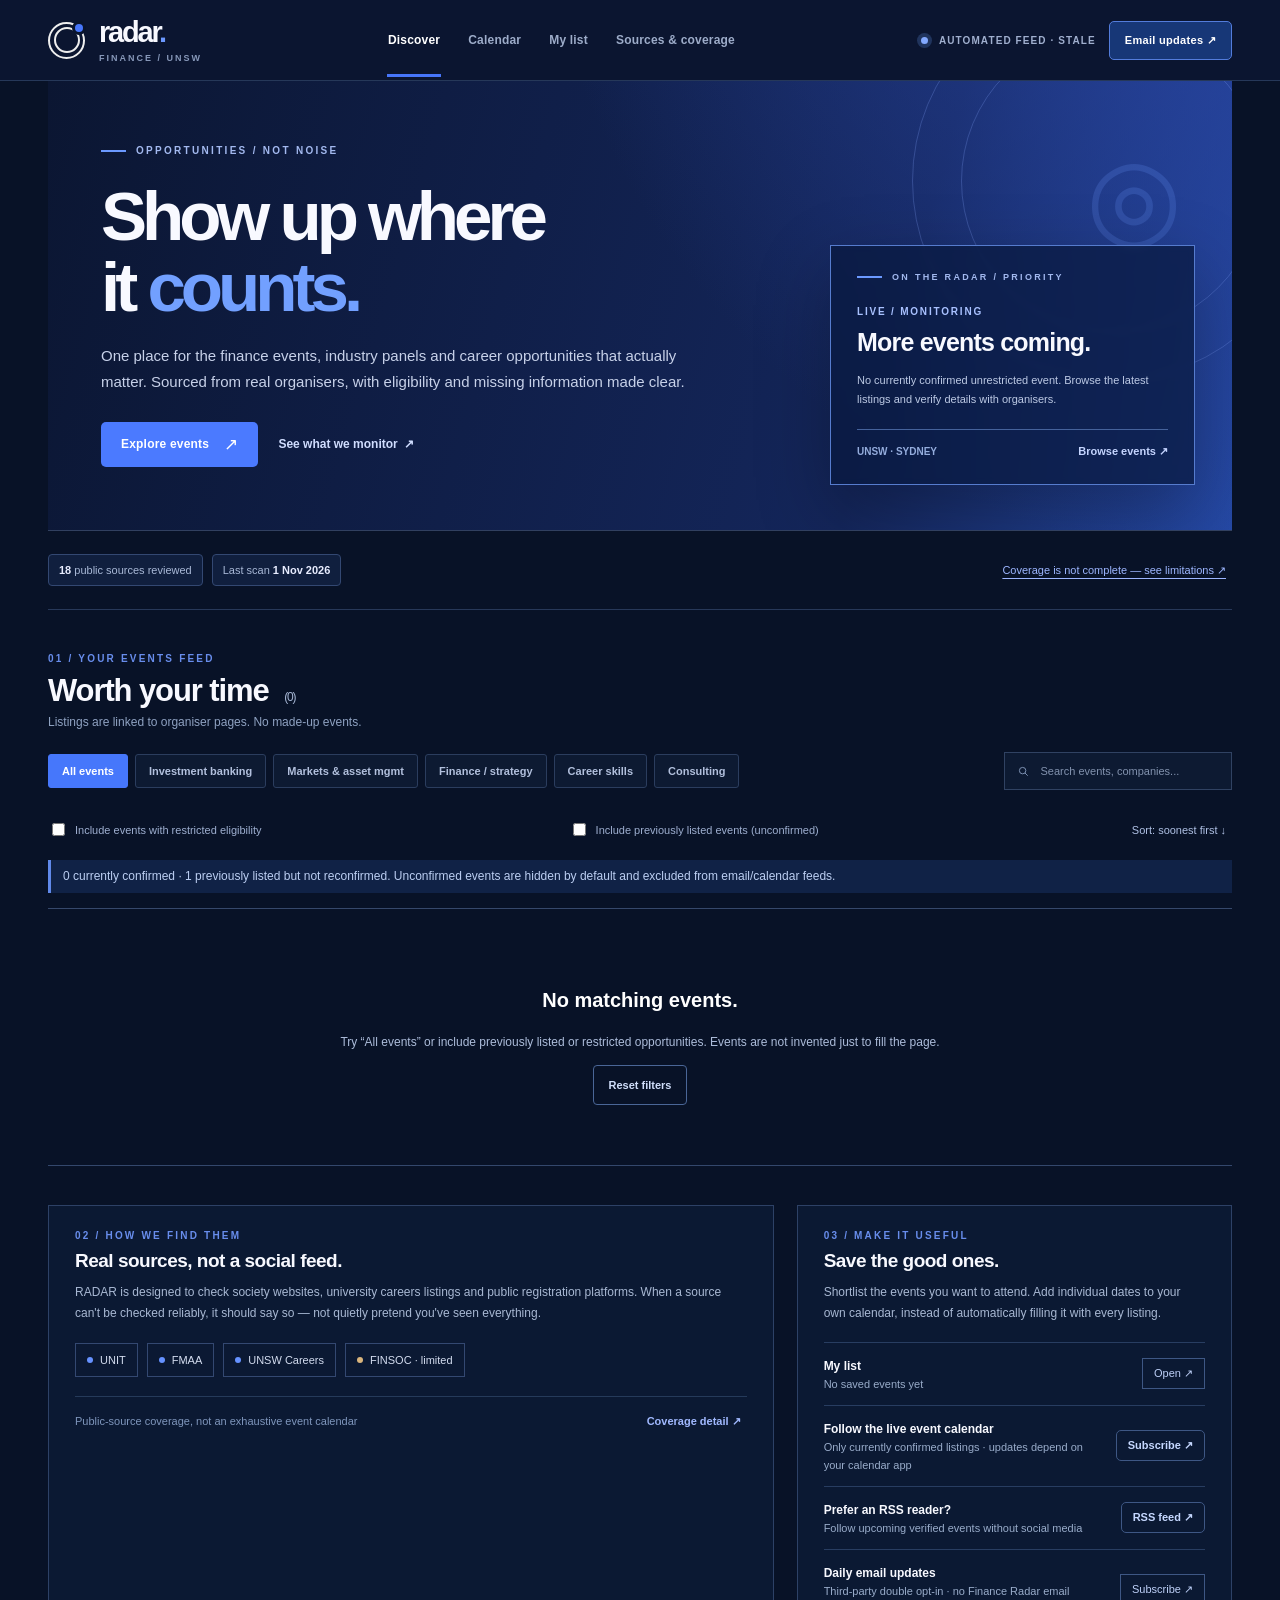
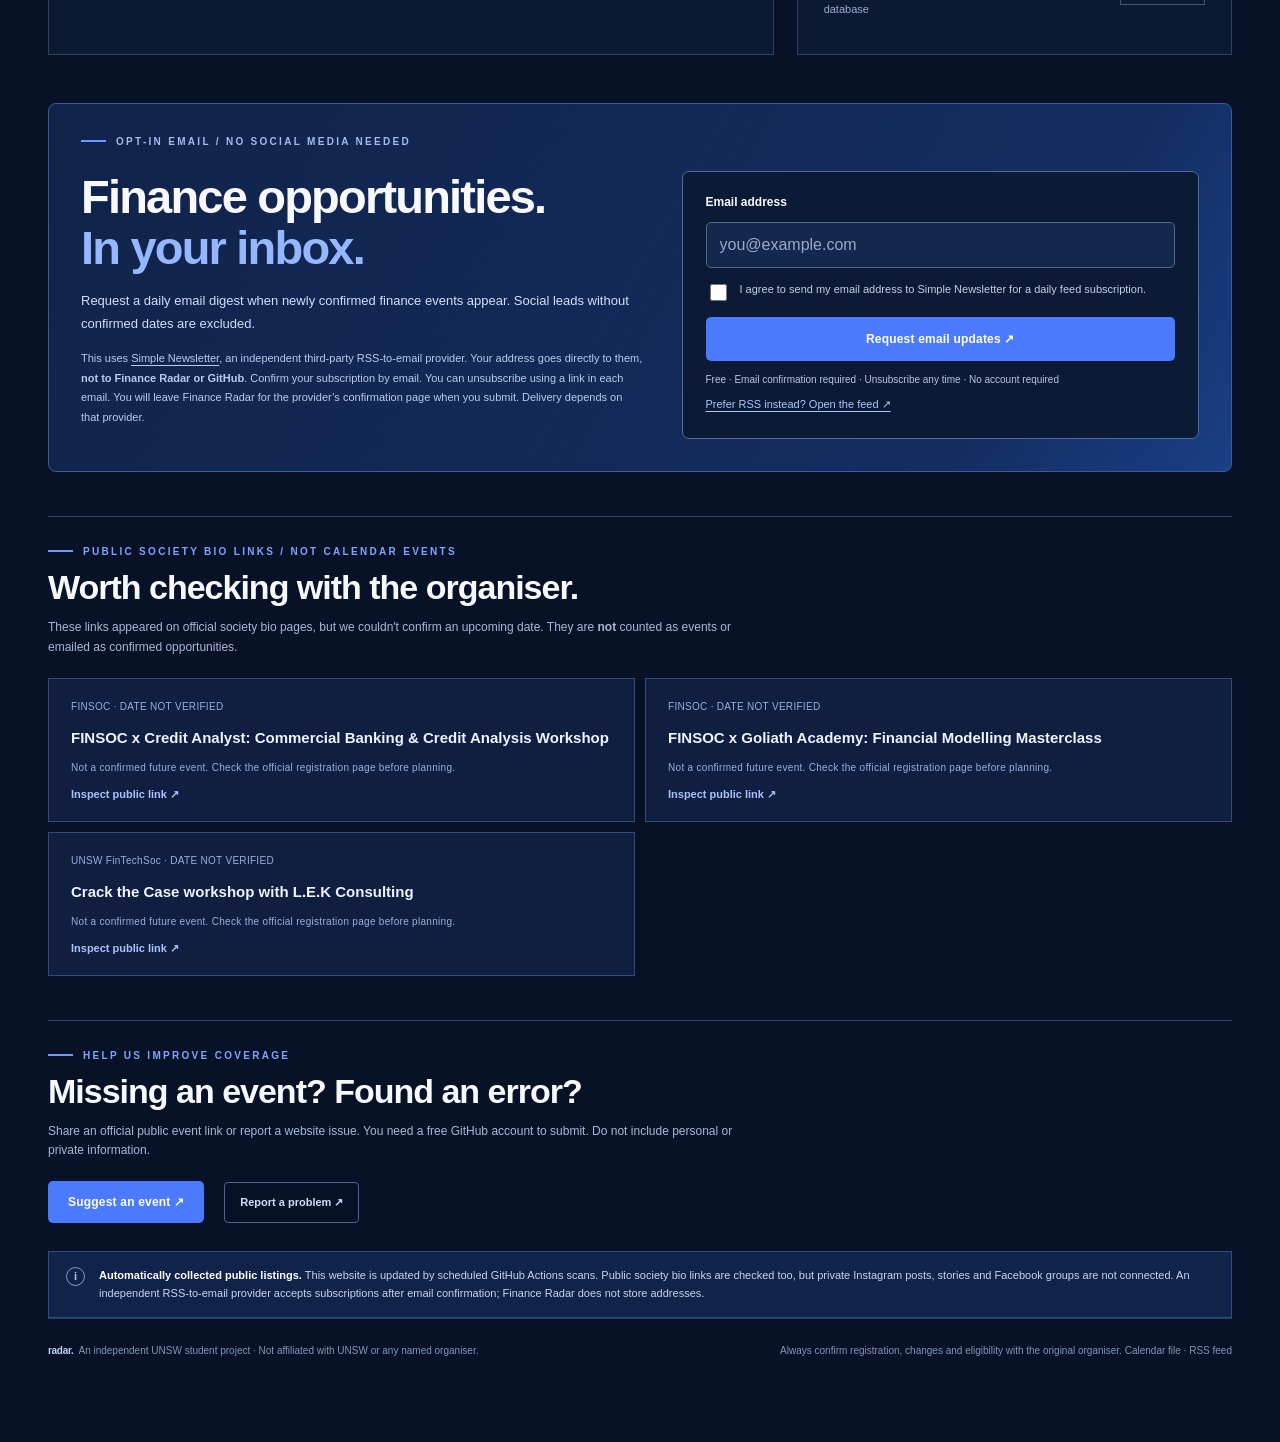
==== commit 97b04035: "Verify email signup method and expand FINSOC QuantSoc coverage with confirmed-only event filtering" ====
--- a/index.html
+++ b/index.html
@@ -30,6 +30,7 @@
 .signal-item .signal-meta{font-size:10px;letter-spacing:.3px;color:#97b0db;line-height:1.6}
 .signal-item a{font-size:11px;color:#a8c2ff;text-decoration:none;font-weight:700}
 .signal-item a:hover{text-decoration:underline}
+.verification-summary{font-size:12px;color:#bbcef2;line-height:1.6;margin:7px 0 15px;border-left:3px solid #6089ea;padding:7px 12px;background:#102246}
 .mail-section{margin:48px 0 38px;padding:32px;border:1px solid #3a5c9e;background:linear-gradient(120deg,#102349,#142d61 80%,#193f85);border-radius:8px}
 .mail-section .eyebrow{margin-bottom:24px}
 .mail-grid{display:grid;grid-template-columns:minmax(0,1fr) minmax(280px,.92fr);gap:38px}
@@ -63,7 +64,7 @@
   <div class="utility"><div class="h-status"><span class="boxy"><strong id="sourcecounter">3</strong> public sources reviewed</span><span class="boxy">Last scan <strong id="snapshotdate">31 Oct 2026</strong></span></div><button class="hintlink" data-goto="sources">Coverage is not complete — see limitations ↗</button></div>
   <div class="sectiontop" id="feedanchor"><div><div class="kicker">01 / YOUR EVENTS FEED</div><h2>Worth your time <span class="count" id="eventcount"></span></h2><p>Listings are linked to organiser pages. No made-up events.</p></div></div>
   <div class="toolbar"><div class="chips" id="filters"><button class="chip active" data-filter="all">All events</button><button class="chip" data-filter="investment">Investment banking</button><button class="chip" data-filter="markets">Markets & asset mgmt</button><button class="chip" data-filter="finance">Finance / strategy</button><button class="chip" data-filter="career">Career skills</button><button class="chip" data-filter="consulting">Consulting</button></div><label class="search"><svg fill="none" stroke="currentColor" stroke-width="1.8" viewBox="0 0 24 24" aria-hidden="true"><circle cx="10.8" cy="10.8" r="6.2"/><path d="m15.4 15.4 5.2 5.2"/></svg><input id="search" type="search" placeholder="Search events, companies..." aria-label="Search events" /></label></div>
-  <div class="filtersub"><label><input type="checkbox" id="restricted" /> Include events with restricted eligibility</label><button class="sort" id="sortbtn">Sort: soonest first ↓</button></div><div class="eventlist" id="events"></div>
+  <div class="filtersub"><label><input type="checkbox" id="restricted" /> Include events with restricted eligibility</label><label><input type="checkbox" id="lastknown" /> Include previously listed events (unconfirmed)</label><button class="sort" id="sortbtn">Sort: soonest first ↓</button></div><p class="verification-summary" id="verification-summary" role="status" aria-live="polite">Checking verification status…</p><div class="eventlist" id="events"></div>
   <div class="under"><div class="infobox"><div class="kicker">02 / HOW WE FIND THEM</div><h3 class="info-title">Real sources, not a social feed.</h3><p class="info-copy">RADAR is designed to check society websites, university careers listings and public registration platforms. When a source can't be checked reliably, it should say so — not quietly pretend you've seen everything.</p><div class="sourcechips"><span class="sourcechip"><span class="small-dot"></span>UNIT</span><span class="sourcechip"><span class="small-dot"></span>FMAA</span><span class="sourcechip"><span class="small-dot"></span>UNSW Careers</span><span class="sourcechip"><span class="small-dot limited"></span>FINSOC · limited</span></div><div class="info-footer"><span>Public-source coverage, not an exhaustive event calendar</span><button class="morelink" data-goto="sources">Coverage detail ↗</button></div></div><div class="infobox"><div class="kicker">03 / MAKE IT USEFUL</div><h3 class="info-title">Save the good ones.</h3><p class="info-copy">Shortlist the events you want to attend. Add individual dates to your own calendar, instead of automatically filling it with every listing.</p><div class="simple-list"><div class="simple-line"><div><b>My list</b><br><small id="savedcount">No saved events yet</small></div><button data-goto="saved">Open ↗</button></div><div class="simple-line"><div><b>Follow the live event calendar</b><br><small>Only currently confirmed listings · updates depend on your calendar app</small></div><a class="subscribe-link" href="webcal://zacfraser95-eng.github.io/Finance-Radar/events.ics">Subscribe ↗</a></div><div class="simple-line"><div><b>Prefer an RSS reader?</b><br><small>Follow upcoming verified events without social media</small></div><a class="subscribe-link" href="./events.xml" target="_blank" rel="noopener noreferrer">RSS feed ↗</a></div><div class="simple-line"><div><b>Daily email updates</b><br><small>Third-party double opt-in · no Finance Radar email database</small></div><button id="alertlink">Subscribe ↗</button></div></div></div></div>
 
   <section class="mail-section" id="email-updates" aria-labelledby="email-heading">
@@ -71,10 +72,10 @@
     <div class="mail-grid">
       <div class="mail-copy"><h2 id="email-heading">Finance opportunities.<br><span>In your inbox.</span></h2>
       <p>Request a daily email digest when newly confirmed finance events appear. Social leads without confirmed dates are excluded.</p>
-      <p class="mail-note">This uses <a href="https://simple-newsletter.com/" target="_blank" rel="noopener noreferrer">Simple Newsletter</a>, an independent third-party RSS-to-email provider. Your address goes directly to them, <strong>not to Finance Radar or GitHub</strong>. Confirm your subscription by email. You can unsubscribe using a link in each email. Delivery depends on that provider.</p></div>
-      <form class="mail-form" action="https://simple-newsletter.com/v1/subscriptions/" method="post">
+      <p class="mail-note">This uses <a href="https://simple-newsletter.com/" target="_blank" rel="noopener noreferrer">Simple Newsletter</a>, an independent third-party RSS-to-email provider. Your address goes directly to them, <strong>not to Finance Radar or GitHub</strong>. Confirm your subscription by email. You can unsubscribe using a link in each email. You will leave Finance Radar for the provider’s confirmation page when you submit. Delivery depends on that provider.</p></div>
+      <form class="mail-form" action="https://simple-newsletter.com/v1/subscriptions/" method="get">
         <input type="hidden" name="uri" value="https://zacfraser95-eng.github.io/Finance-Radar/events.xml" />
-        <input type="hidden" name="return" value="https://zacfraser95-eng.github.io/Finance-Radar/#email-updates" />
+        <!-- The provider handles the confirmation page; this site stores no email addresses. -->
         <label for="newsletter-email">Email address</label>
         <input id="newsletter-email" name="email" type="email" placeholder="you@example.com" autocomplete="email" required />
         <label class="mail-consent"><input type="checkbox" required /><span>I agree to send my email address to Simple Newsletter for a daily feed subscription.</span></label>
@@ -86,7 +87,7 @@
   </section>
   <section class="social-signal-section" aria-labelledby="signals-heading" id="signals-section" hidden><div class="eyebrow">PUBLIC SOCIETY BIO LINKS / NOT CALENDAR EVENTS</div><h2 id="signals-heading">Worth checking with the organiser.</h2><p class="signal-disclaimer">These links appeared on official society bio pages, but we couldn't confirm an upcoming date. They are <strong>not</strong> counted as events or emailed as confirmed opportunities.</p><div id="signal-list" class="signal-grid"></div></section>
 <section class="social-signal-section" id="feedback-section"><div class="eyebrow">HELP US IMPROVE COVERAGE</div><h2>Missing an event? Found an error?</h2><p class="signal-disclaimer">Share an official public event link or report a website issue. You need a free GitHub account to submit. Do not include personal or private information.</p><div class="hero-actions"><a class="cta" href="https://github.com/zacfraser95-eng/Finance-Radar/issues/new?template=suggest-event.yml" target="_blank" rel="noopener noreferrer">Suggest an event ↗</a><a class="outline" href="https://github.com/zacfraser95-eng/Finance-Radar/issues/new?template=bug-report.yml" target="_blank" rel="noopener noreferrer">Report a problem ↗</a></div></section>
-  <div class="notice"><span class="i">i</span><div><strong>Automatically collected public listings.</strong> This website is updated by scheduled GitHub Actions scans. Public society bio links are checked too, but private Instagram posts, stories and Facebook groups are not connected. Daily emails are available through a separate opt-in RSS-to-email provider; Finance Radar does not store addresses.</div></div>
+  <div class="notice"><span class="i">i</span><div><strong>Automatically collected public listings.</strong> This website is updated by scheduled GitHub Actions scans. Public society bio links are checked too, but private Instagram posts, stories and Facebook groups are not connected. An independent RSS-to-email provider accepts subscriptions after email confirmation; Finance Radar does not store addresses.</div></div>
 </section>
 <section class="page" id="page-calendar"><div class="insidepage"><div class="kicker">THE DATE VIEW / 02</div><h1>Plan your<br><span style="color:#75a0ff">next move.</span></h1><p class="lead">A calendar of known events, not a replacement for official registration. Click a listing to view eligibility and source evidence.</p><div class="calendarbar"><div class="cal-pager"><button id="prevmonth" aria-label="Previous month">←</button><strong id="monthname"></strong><button id="nextmonth" aria-label="Next month">→</button></div><button class="morelink" data-goto="discover">Back to event feed ↗</button></div><div class="calendar" id="calendargrid"></div><p class="calendar-legend">Times shown in Sydney local time. Events without confirmed times should be checked with the organiser before adding to your calendar.</p></div></section>
 <section class="page" id="page-saved"><div class="insidepage"><div class="kicker">YOUR SHORTLIST / 03</div><h1>Good events.<br><span style="color:#75a0ff">No clutter.</span></h1><p class="lead">Saved events stay in this browser only. They aren't synced to an account or shared with organisers.</p><div class="eventlist savedlist" id="saved-events"></div></div></section>
@@ -116,19 +117,19 @@
 const sydneyParts=date=>Object.fromEntries(new Intl.DateTimeFormat('en-AU',{timeZone:'Australia/Sydney',year:'numeric',month:'2-digit',day:'2-digit'}).formatToParts(date).filter(p=>p.type!=='literal').map(p=>[p.type,p.value]));
 const todayStamp=()=>{const p=sydneyParts(new Date());return p.year+'-'+p.month+'-'+p.day};
 const now=new Date();
-let page='discover',filter='all',search='',sortReverse=false,includeRestricted=false,month=new Date(Date.UTC(new Date().getFullYear(),new Date().getMonth(),1));
+let page='discover',filter='all',search='',sortReverse=false,includeRestricted=false,includeLastKnown=false,month=new Date(Date.UTC(new Date().getFullYear(),new Date().getMonth(),1));
 let saved=new Set();try{saved=new Set(JSON.parse(localStorage.getItem('radar-v3-saved')||'[]'))}catch(e){}
 function persist(){try{localStorage.setItem('radar-v3-saved',JSON.stringify([...saved]))}catch(e){}updateCounts()}
 function notify(msg){const s=$('#snackbar');s.textContent=msg;s.classList.add('show');clearTimeout(notify.id);notify.id=setTimeout(()=>s.classList.remove('show'),2800)}
 function eligibleEvents(){return events.filter(e=>{if(e.starts_at.length===10)return e.starts_at>=todayStamp();return localDate(e)>=new Date(now.getTime()-1000*60*60*4)})}
 function matchesFilter(e){const t=(e.category+' '+e.tags.join(' ')).toLowerCase();if(filter==='investment')return t.includes('investment banking');if(filter==='markets')return /markets|trading|asset management/.test(t);if(filter==='finance')return /finance|strategy/.test(t);if(filter==='career')return t.includes('career skills');if(filter==='consulting')return t.includes('consulting');return true}
-function getItems(){return eligibleEvents().filter(e=>{if(e.fit==='restricted'&&!includeRestricted)return false;if(!matchesFilter(e))return false;return(e.title+' '+e.organiser+' '+e.subtitle+' '+e.tags.join(' ')).toLowerCase().includes(search.toLowerCase())}).sort((a,b)=>sortReverse?localDate(b)-localDate(a):localDate(a)-localDate(b))}
+function getItems(){return eligibleEvents().filter(e=>{if(e.fit==='restricted'&&!includeRestricted)return false;if(e.collection_status==='last_known'&&!includeLastKnown)return false;if(!matchesFilter(e))return false;return(e.title+' '+e.organiser+' '+e.subtitle+' '+e.tags.join(' ')).toLowerCase().includes(search.toLowerCase())}).sort((a,b)=>sortReverse?localDate(b)-localDate(a):localDate(a)-localDate(b))}
 function datePart(e){const d=localDate(e),month=localMonth.format(d).toUpperCase(),day=new Intl.DateTimeFormat('en-AU',{timeZone:'Australia/Sydney',day:'2-digit'}).format(d);return `<div class="date"><small>${esc(month)}</small><b>${day}</b></div>`}
-function row(e){const restrict=e.fit==='restricted';const src=e.sources.join(' + ');const relevant=restrict?'Eligibility restriction':e.fit==='high'?'High relevance':'Career development';return `<article class="event">${datePart(e)}<div class="event-main"><div class="event-type">${esc(e.category)}</div><div class="event-name">${esc(e.title)}</div><div class="event-description">${esc(e.subtitle)}</div><div class="event-pills"><span class="pill">${esc(src)}</span>${e.collection_status==='last_known'?'<span class="pill eligible">Previously listed · unconfirmed</span>':''}<span class="pill ${restrict?'eligible':''}">${restrict?'Eligibility restricted':e.confidence==='details-incomplete'?'Some details TBC':esc(e.format)}</span></div></div><div class="event-right"><strong>${esc(localWeekday.format(localDate(e)))} · ${esc(timeRange(e))}</strong><span>${esc(e.location)}</span><div class="relevance ${restrict?'restrict':''}">${esc(relevant)}</div></div><div class="event-actions"><button class="square ${saved.has(e.id)?'saved':''}" data-save="${esc(e.id)}" title="${saved.has(e.id)?'Remove bookmark':'Save event'}" aria-label="${saved.has(e.id)?'Remove saved event':'Save event'}">${saved.has(e.id)?'★':'☆'}</button><button class="view" data-open="${esc(e.id)}" title="Event details" aria-label="View details for ${esc(e.title)}">↗</button></div></article>`}
-function render(){const items=getItems();$('#events').innerHTML=items.length?items.map(row).join(''):`<div class="empty"><h3>No matching events.</h3><p>${search?'Try a broader search.':'Try “All events” or include restricted opportunities. Events are not invented just to fill the page.'}</p><button class="outline" id="clearfilters">Reset filters</button></div>`;$('#eventcount').textContent=`(${items.length})`;$('#saved-events').innerHTML=events.filter(e=>saved.has(e.id)).map(row).join('')||`<div class="empty"><h3>Nothing saved yet.</h3><p>Bookmark an event from the discovery feed to see it here.</p><button class="outline" data-goto="discover">Find events ↗</button></div>`;updateCounts()}
+function row(e){const restrict=e.fit==='restricted';const src=e.sources.join(' + ');const relevant=restrict?'Eligibility restriction':e.fit==='high'?'High relevance':'Career development';return `<article class="event">${datePart(e)}<div class="event-main"><div class="event-type">${esc(e.category)}</div><div class="event-name">${esc(e.title)}</div><div class="event-description">${esc(e.subtitle)}</div><div class="event-pills"><span class="pill">${esc(src)}</span>${e.collection_status==='last_known'?'<span class="pill eligible">Previously listed · NOT CONFIRMED</span>':'<span class="pill">Confirmed in latest scan</span>'}<span class="pill ${restrict?'eligible':''}">${restrict?'Eligibility restricted':e.confidence==='details-incomplete'?'Some details TBC':esc(e.format)}</span></div></div><div class="event-right"><strong>${esc(localWeekday.format(localDate(e)))} · ${esc(timeRange(e))}</strong><span>${esc(e.location)}</span><div class="relevance ${restrict?'restrict':''}">${esc(relevant)}</div></div><div class="event-actions"><button class="square ${saved.has(e.id)?'saved':''}" data-save="${esc(e.id)}" title="${saved.has(e.id)?'Remove bookmark':'Save event'}" aria-label="${saved.has(e.id)?'Remove saved event':'Save event'}">${saved.has(e.id)?'★':'☆'}</button><button class="view" data-open="${esc(e.id)}" title="Event details" aria-label="View details for ${esc(e.title)}">↗</button></div></article>`}
+function render(){const current=eligibleEvents();const confirmed=current.filter(e=>e.collection_status==='current').length;const unconfirmed=current.filter(e=>e.collection_status==='last_known').length;$('#verification-summary').textContent=confirmed+' currently confirmed · '+unconfirmed+' previously listed but not reconfirmed. Unconfirmed events are hidden by default and excluded from email/calendar feeds.';const items=getItems();$('#events').innerHTML=items.length?items.map(row).join(''):`<div class="empty"><h3>No matching events.</h3><p>${search?'Try a broader search.':'Try “All events” or include previously listed or restricted opportunities. Events are not invented just to fill the page.'}</p><button class="outline" id="clearfilters">Reset filters</button></div>`;$('#eventcount').textContent=`(${items.length})`;$('#saved-events').innerHTML=events.filter(e=>saved.has(e.id)).map(row).join('')||`<div class="empty"><h3>Nothing saved yet.</h3><p>Bookmark an event from the discovery feed to see it here.</p><button class="outline" data-goto="discover">Find events ↗</button></div>`;updateCounts()}
 function updateCounts(){$('#navsave').textContent=saved.size?'('+saved.size+')':'';$('#savedcount').textContent=saved.size?`${saved.size} saved event${saved.size!==1?'s':''}`:'No saved events yet'}
 function navigate(to){page=to;document.querySelectorAll('.page').forEach(e=>e.classList.toggle('active',e.id==='page-'+to));document.querySelectorAll('[data-page]').forEach(e=>e.classList.toggle('active',e.dataset.page===to));if(to==='calendar')renderCalendar();if(to==='saved')render();window.scrollTo({top:0,behavior:'smooth'});try{history.replaceState(null,'','#'+to)}catch(e){}}
-function renderSources(){const s=DATA.sources||[];$('#sourcecounter').textContent=s.filter(x=>x.last_check&&x.last_check.status!=='error').length;$('#snapshotdate').textContent=new Date(DATA.generated_at||'2026-10-31').toLocaleDateString('en-AU',{day:'numeric',month:'short',year:'numeric',timeZone:'Australia/Sydney'});$('#sourcebody').innerHTML=s.map(x=>{const health=x.last_check;const bad=x.coverage!=='public'||(health&&health.status==='error');const status=health?(health.status==='ok'?'Checked · events found':health.status==='accessible_empty'?'Checked · no dated listings extracted':health.status==='links_only'?'Public links · dates unverified':health.status==='error'?'Check failed':'Review source'):(x.coverage==='public'?'Public listings':x.coverage==='limited'?'Limited visibility':'Partial visibility');return `<tr><td><strong>${esc(x.name)}</strong><br><a href="${esc(x.url)}" target="_blank" rel="noopener noreferrer">Official site ↗</a></td><td>${esc(x.method)}</td><td><span class="coverage-status ${bad?'partial':''}">${esc(status)}</span></td><td>${esc(x.note)}${health?'<br><small>Last automated check: '+esc(health.checked_at||'unknown')+' · '+esc(health.note||'')+'</small>':''}</td></tr>`}).join('');const active=DATA.mode==='scheduled_sync';const age=Date.now()-new Date(DATA.generated_at).getTime();$('#topstatus').textContent=active?(age>1000*60*60*24?'Automated feed · stale':'Automated feed'):'Reviewed snapshot';$('#syncinfo').textContent=active?'Collector snapshot — last run '+new Date(DATA.generated_at).toLocaleString('en-AU',{timeZone:'Australia/Sydney'}):'Reviewed snapshot, not live automation.'}
+function renderSources(){const s=DATA.sources||[];$('#sourcecounter').textContent=s.filter(x=>x.last_check&&x.last_check.status!=='error').length;$('#snapshotdate').textContent=new Date(DATA.generated_at||'2026-10-31').toLocaleDateString('en-AU',{day:'numeric',month:'short',year:'numeric',timeZone:'Australia/Sydney'});$('#sourcebody').innerHTML=s.map(x=>{const health=x.last_check;const bad=x.coverage!=='public'||(health&&health.status==='error');const status=health?(health.status==='ok'?'Checked · events found':health.status==='accessible_empty'?'Checked · no dated listings extracted':health.status==='social_only'?'Social-only · no feed access':health.status==='publications_only'?'Public archive · not event listings':health.status==='links_only'?'Public links · dates unverified':health.status==='error'?'Check failed':'Review source'):(x.coverage==='public'?'Public listings':x.coverage==='limited'?'Limited visibility':'Partial visibility');return `<tr><td><strong>${esc(x.name)}</strong><br><a href="${esc(x.url)}" target="_blank" rel="noopener noreferrer">Official site ↗</a></td><td>${esc(x.method)}</td><td><span class="coverage-status ${bad?'partial':''}">${esc(status)}</span></td><td>${esc(x.note)}${health?'<br><small>Last automated check: '+esc(health.checked_at||'unknown')+' · '+esc(health.note||'')+'</small>':''}</td></tr>`}).join('');const active=DATA.mode==='scheduled_sync';const age=Date.now()-new Date(DATA.generated_at).getTime();$('#topstatus').textContent=active?(age>1000*60*60*24?'Automated feed · stale':'Automated feed'):'Reviewed snapshot';$('#syncinfo').textContent=active?'Collector snapshot — last run '+new Date(DATA.generated_at).toLocaleString('en-AU',{timeZone:'Australia/Sydney'}):'Reviewed snapshot, not live automation.'}
 function renderSpotlight(){const best=eligibleEvents().filter(e=>e.collection_status==='current'&&e.fit!=='restricted').sort((a,b)=>localDate(a)-localDate(b))[0];const d=$('#spotlight-date'),t=$('#spotlight-title'),desc=$('#spotlight-desc'),org=$('#spotlight-organiser'),link=$('#spotlight-link');if(!best){d.textContent='LIVE / MONITORING';t.textContent='More events coming.';desc.textContent='No currently confirmed unrestricted event. Browse the latest listings and verify details with organisers.';org.textContent='UNSW · SYDNEY';link.href='#feedanchor';return;}d.textContent=localWeekday.format(localDate(best)).toUpperCase()+' · '+new Intl.DateTimeFormat('en-AU',{timeZone:'Australia/Sydney',day:'numeric',month:'short'}).format(localDate(best)).toUpperCase()+' · '+time(best);t.textContent=best.title;desc.textContent=best.subtitle;org.textContent=best.organiser+' · '+best.category;link.href=best.registration_url||best.source_urls[0];link.textContent='Official listing ↗';link.target='_blank';link.rel='noopener noreferrer';}
 function renderSignals(){
   const section=$('#signals-section'),body=$('#signal-list');
@@ -143,7 +144,7 @@
 function stampUTC(iso){return new Date(iso).toISOString().replace(/[-:]/g,'').replace(/\.\d{3}/,'')}
 function addICS(id){const e=events.find(e=>e.id===id);if(!e||e.starts_at.length===10){notify('No confirmed time yet — use the official listing.');return}const end=e.ends_at||new Date(localDate(e).getTime()+3600000).toISOString();const ics=['BEGIN:VCALENDAR','VERSION:2.0','PRODID:-//RADAR//UNSW Finance//EN','BEGIN:VEVENT','UID:'+escapeICS(e.id)+'@unsw-finance-radar.local','DTSTAMP:'+stampUTC(new Date().toISOString()),'DTSTART:'+stampUTC(e.starts_at),'DTEND:'+stampUTC(end),'SUMMARY:'+escapeICS(e.title),'DESCRIPTION:'+escapeICS(e.subtitle+' | Original listing: '+e.source_urls[0]),'LOCATION:'+escapeICS(e.location),'URL:'+escapeICS(e.registration_url||e.source_urls[0]),'END:VEVENT','END:VCALENDAR'].join('\r\n');const blob=new Blob([ics],{type:'text/calendar;charset=utf-8'});const url=URL.createObjectURL(blob);const a=document.createElement('a');a.href=url;a.download='radar-'+e.id+'.ics';document.body.appendChild(a);a.click();a.remove();setTimeout(()=>URL.revokeObjectURL(url),1200);notify('Calendar file created — confirm details with organiser.')}
 function renderCalendar(){const year=month.getUTCFullYear(),m=month.getUTCMonth();$('#monthname').textContent=month.toLocaleDateString('en-AU',{month:'long',year:'numeric',timeZone:'UTC'});let start=(new Date(Date.UTC(year,m,1)).getUTCDay()+6)%7;let days=new Date(Date.UTC(year,m+1,0)).getUTCDate();let length=Math.ceil((start+days)/7)*7;let out=['Mon','Tue','Wed','Thu','Fri','Sat','Sun'].map(d=>`<div class="calhead">${d}</div>`).join('');const evs=eligibleEvents();for(let i=0;i<length;i++){const day=i-start+1,inside=day>=1&&day<=days;const d=new Date(Date.UTC(year,m,day));const dt=d.toISOString().slice(0,10);const dayevents=evs.filter(e=>startStamp(e)===dt);const today=(todayStamp()===dt);out+=`<div class="calday ${inside?'':'other'} ${today?'today':''}"><span class="num">${d.getUTCDate()}</span>${dayevents.slice(0,3).map(e=>`<button class="cal-item" data-open="${esc(e.id)}" title="${esc(e.title)}">${esc(e.title)}</button>`).join('')}</div>`}$('#calendargrid').innerHTML=out}
-function attach(){document.addEventListener('click',e=>{const go=e.target.closest('[data-goto]');if(go){navigate(go.dataset.goto);closeEvent();return}const nav=e.target.closest('[data-page]');if(nav){navigate(nav.dataset.page);return}const fil=e.target.closest('[data-filter]');if(fil){filter=fil.dataset.filter;document.querySelectorAll('[data-filter]').forEach(n=>n.classList.toggle('active',n===fil));render();return}const b=e.target.closest('[data-save]');if(b){const id=b.dataset.save;saved.has(id)?saved.delete(id):saved.add(id);persist();render();if($('#modal').classList.contains('show')){const item=events.find(e=>e.id===id);if(item)$('#detail').innerHTML=eventDetails(item)}return}const open=e.target.closest('[data-open]');if(open){openEvent(open.dataset.open);return}const ics=e.target.closest('[data-ics]');if(ics){addICS(ics.dataset.ics);return}if(e.target.id==='clearfilters'){filter='all';search='';$('#search').value='';$('#restricted').checked=false;includeRestricted=false;document.querySelectorAll('[data-filter]').forEach(n=>n.classList.toggle('active',n.dataset.filter==='all'));render();return}if(e.target.closest('[data-open-page]')){closeEvent();navigate(e.target.closest('[data-open-page]').dataset.openPage)}});$('#explore').addEventListener('click',()=>$('#feedanchor').scrollIntoView({behavior:'smooth'}));$('#search').addEventListener('input',e=>{search=e.target.value;render()});$('#restricted').addEventListener('change',e=>{includeRestricted=e.target.checked;render()});$('#sortbtn').addEventListener('click',()=>{sortReverse=!sortReverse;$('#sortbtn').textContent=sortReverse?'Sort: latest first ↑':'Sort: soonest first ↓';render()});$('#prevmonth').addEventListener('click',()=>{month=new Date(Date.UTC(month.getUTCFullYear(),month.getUTCMonth()-1,1));renderCalendar()});$('#nextmonth').addEventListener('click',()=>{month=new Date(Date.UTC(month.getUTCFullYear(),month.getUTCMonth()+1,1));renderCalendar()});$('#prefsbtn').addEventListener('click',()=>{navigate('discover');$('#email-updates').scrollIntoView({behavior:'smooth'})});$('#alertlink').addEventListener('click',()=>$('#email-updates').scrollIntoView({behavior:'smooth'}));$('#closemodal').addEventListener('click',closeEvent);$('#modal').addEventListener('click',e=>{if(e.target.id==='modal')closeEvent()});document.addEventListener('keydown',e=>{if(e.key==='Escape')closeEvent()})}
+function attach(){document.addEventListener('click',e=>{const go=e.target.closest('[data-goto]');if(go){navigate(go.dataset.goto);closeEvent();return}const nav=e.target.closest('[data-page]');if(nav){navigate(nav.dataset.page);return}const fil=e.target.closest('[data-filter]');if(fil){filter=fil.dataset.filter;document.querySelectorAll('[data-filter]').forEach(n=>n.classList.toggle('active',n===fil));render();return}const b=e.target.closest('[data-save]');if(b){const id=b.dataset.save;saved.has(id)?saved.delete(id):saved.add(id);persist();render();if($('#modal').classList.contains('show')){const item=events.find(e=>e.id===id);if(item)$('#detail').innerHTML=eventDetails(item)}return}const open=e.target.closest('[data-open]');if(open){openEvent(open.dataset.open);return}const ics=e.target.closest('[data-ics]');if(ics){addICS(ics.dataset.ics);return}if(e.target.id==='clearfilters'){filter='all';search='';$('#search').value='';$('#restricted').checked=false;includeRestricted=false;$('#lastknown').checked=false;includeLastKnown=false;document.querySelectorAll('[data-filter]').forEach(n=>n.classList.toggle('active',n.dataset.filter==='all'));render();return}if(e.target.closest('[data-open-page]')){closeEvent();navigate(e.target.closest('[data-open-page]').dataset.openPage)}});$('#explore').addEventListener('click',()=>$('#feedanchor').scrollIntoView({behavior:'smooth'}));$('#search').addEventListener('input',e=>{search=e.target.value;render()});$('#restricted').addEventListener('change',e=>{includeRestricted=e.target.checked;render()});$('#lastknown').addEventListener('change',e=>{includeLastKnown=e.target.checked;render()});$('#sortbtn').addEventListener('click',()=>{sortReverse=!sortReverse;$('#sortbtn').textContent=sortReverse?'Sort: latest first ↑':'Sort: soonest first ↓';render()});$('#prevmonth').addEventListener('click',()=>{month=new Date(Date.UTC(month.getUTCFullYear(),month.getUTCMonth()-1,1));renderCalendar()});$('#nextmonth').addEventListener('click',()=>{month=new Date(Date.UTC(month.getUTCFullYear(),month.getUTCMonth()+1,1));renderCalendar()});$('#prefsbtn').addEventListener('click',()=>{navigate('discover');$('#email-updates').scrollIntoView({behavior:'smooth'})});$('#alertlink').addEventListener('click',()=>$('#email-updates').scrollIntoView({behavior:'smooth'}));$('#closemodal').addEventListener('click',closeEvent);$('#modal').addEventListener('click',e=>{if(e.target.id==='modal')closeEvent()});document.addEventListener('keydown',e=>{if(e.key==='Escape')closeEvent()})}
 attach();renderSources();renderSpotlight();renderSignals();render();if(location.hash.match(/^#(discover|calendar|saved|sources)$/))navigate(location.hash.slice(1));
 })();
 </script>
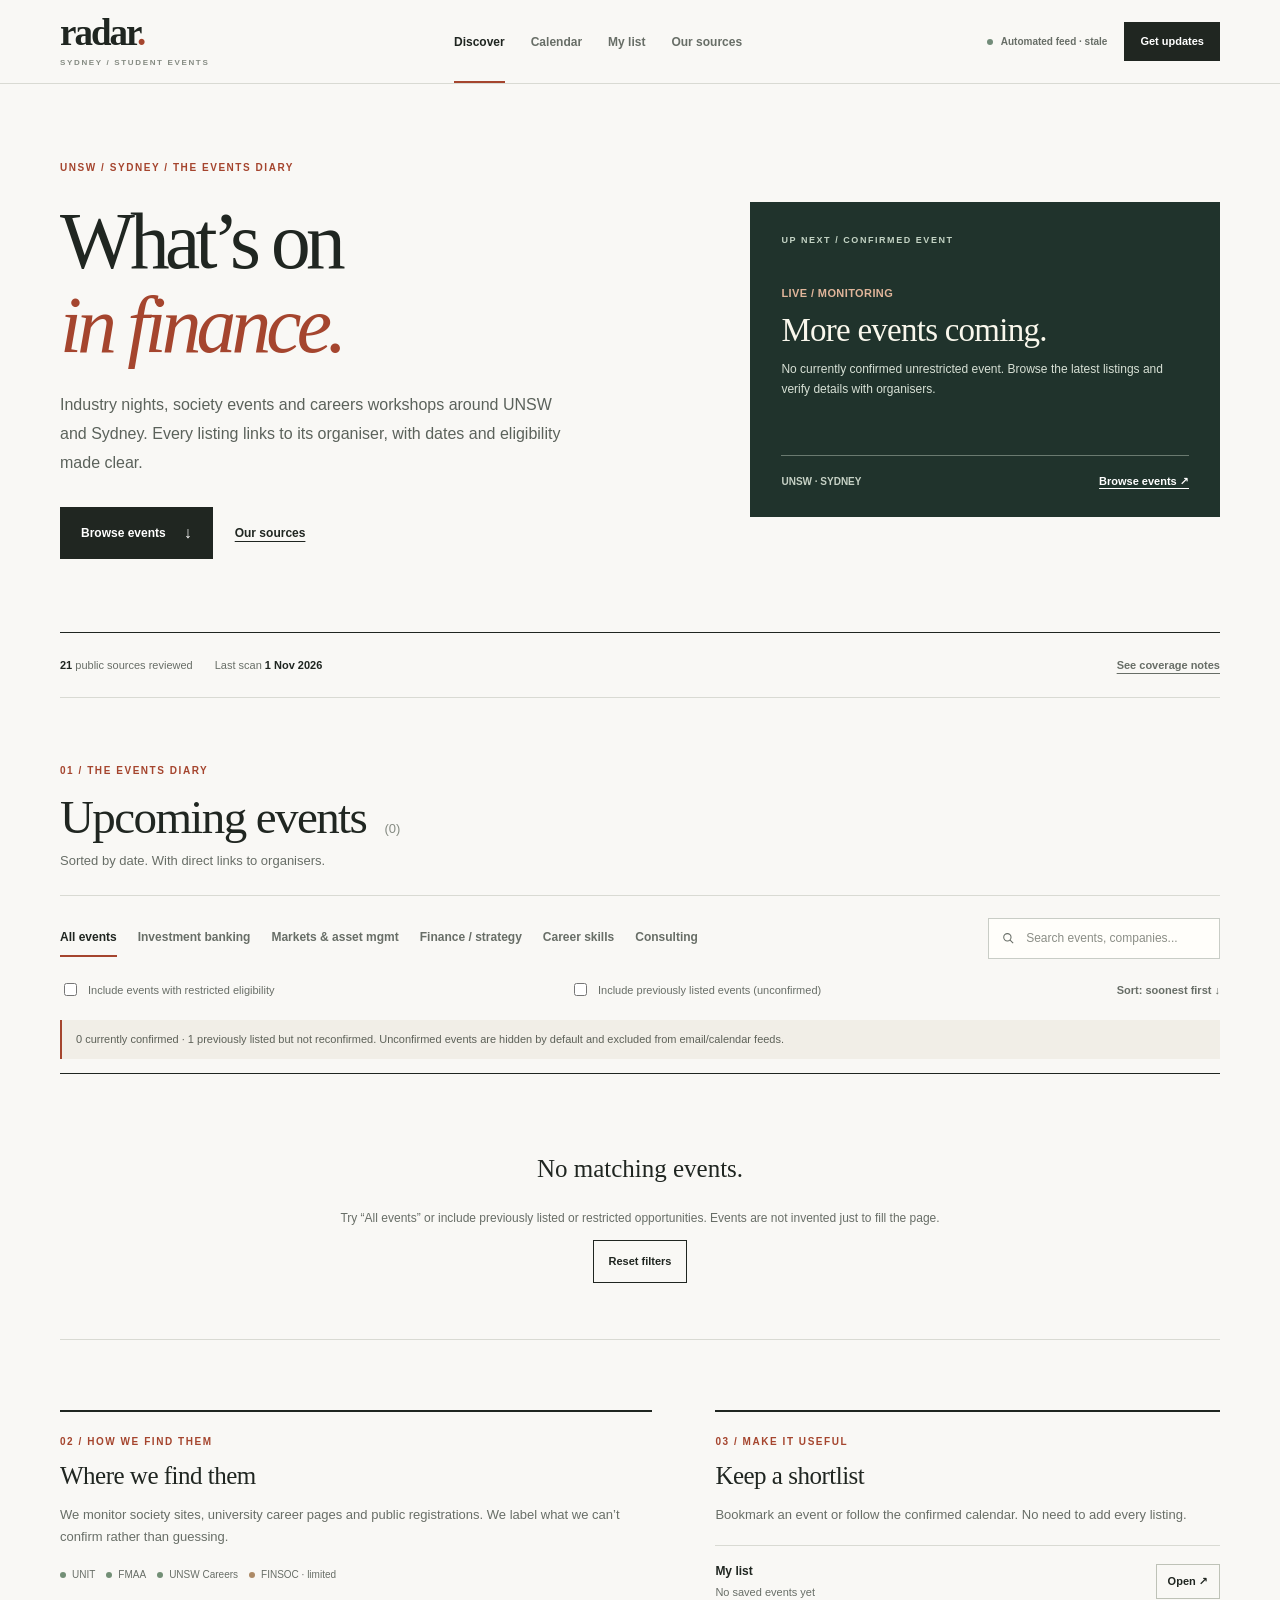
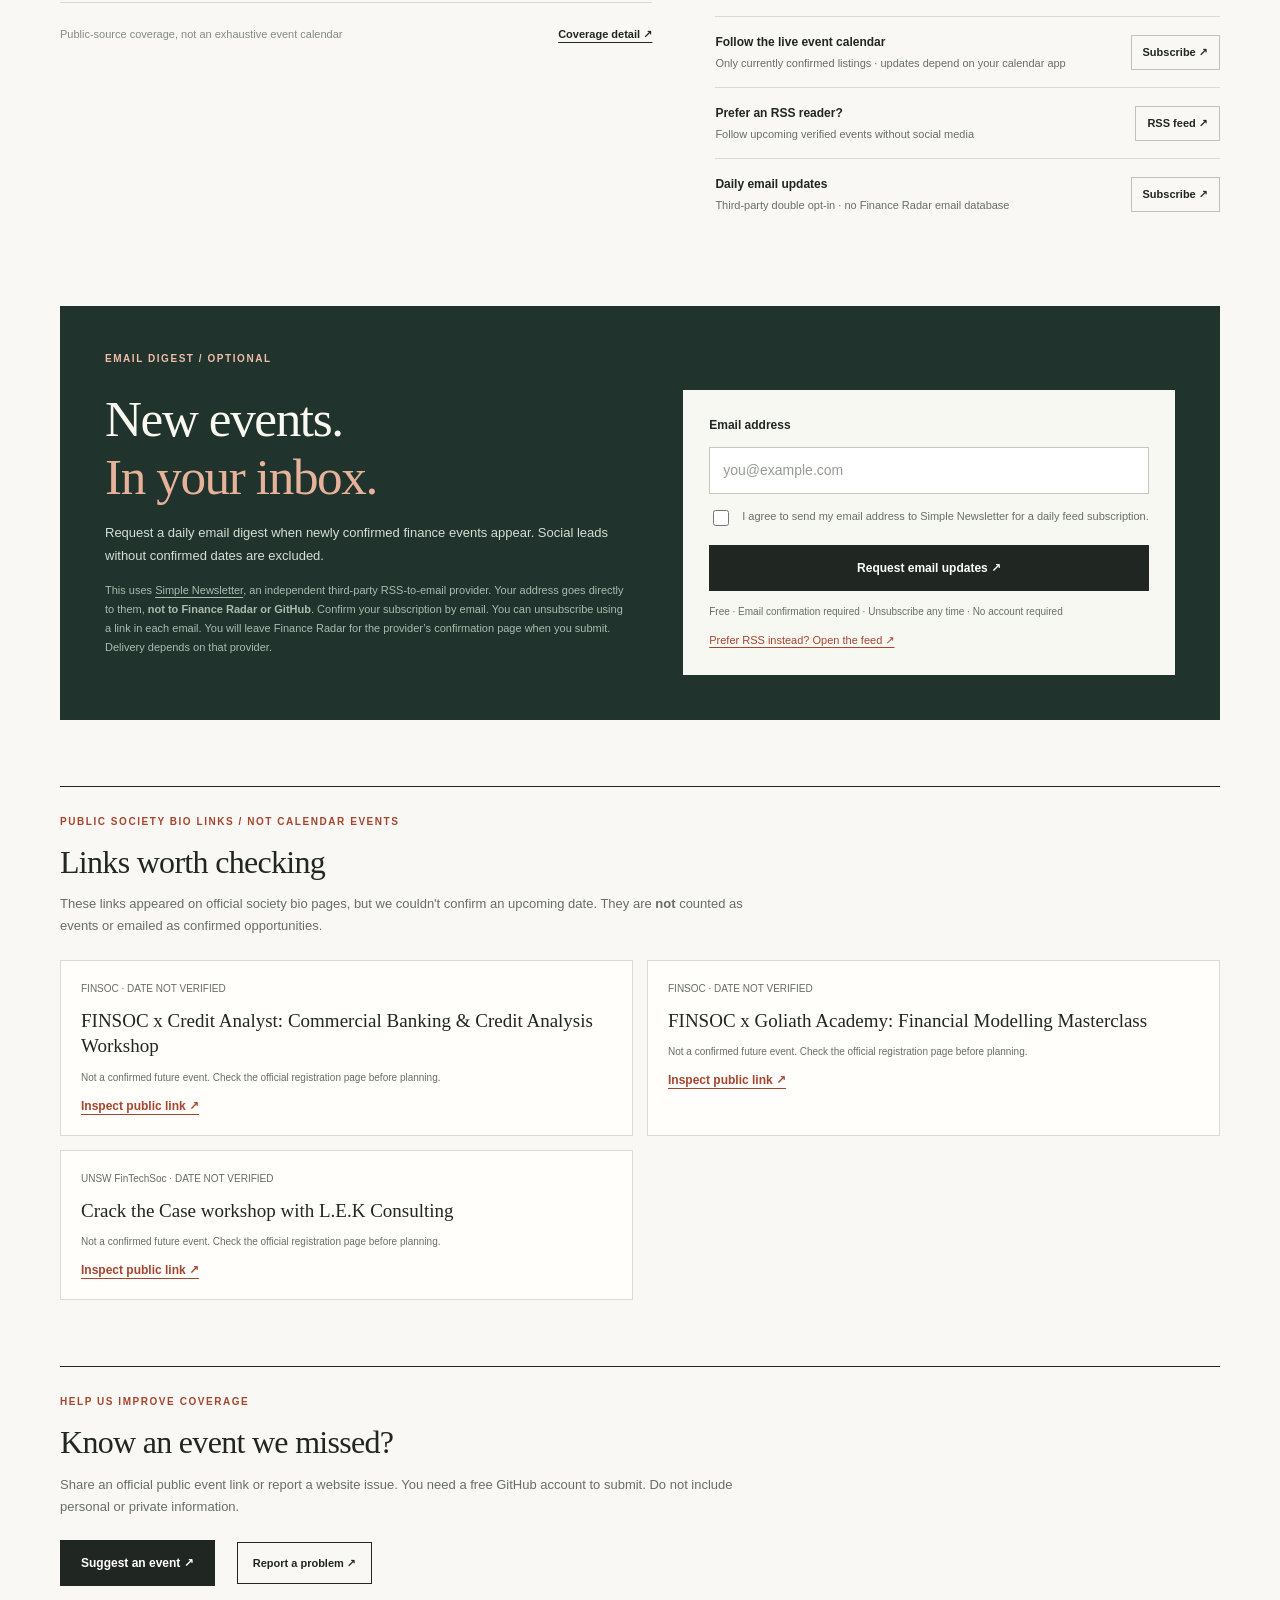
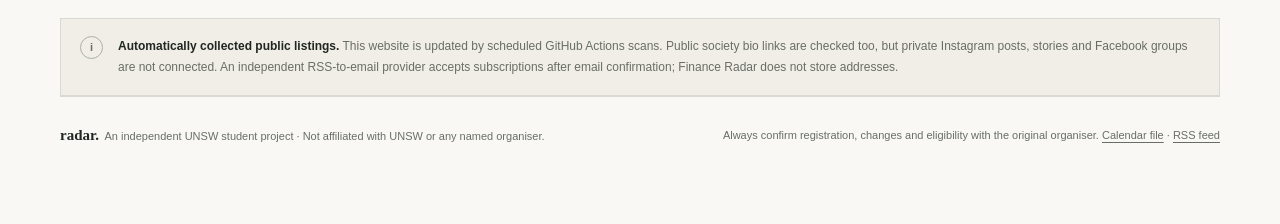
==== commit b1c73ca6: "Redesign Finance Radar as an understated editorial finance events guide" ====
--- a/index.html
+++ b/index.html
@@ -3,74 +3,27 @@
 <head>
 <meta charset="UTF-8" />
 <meta name="viewport" content="width=device-width, initial-scale=1" />
-<meta name="theme-color" content="#09142d" />
-<title>RADAR — finance opportunities worth showing up for</title>
-<meta name="description" content="A smarter UNSW finance events directory. Verified sources, honest coverage, and career-specific opportunities." />
-<style>
-:root{--bg:#081227;--bgdeep:#070e20;--ink:#f8f9ff;--quiet:#b9c4dd;--soft:#8798b9;--blue:#4776fb;--bright:#6c98ff;--line:#263859;--p:#0f1e3a;--p2:#122648;--shadow:0 26px 68px rgba(0,0,0,.27)}
-*{box-sizing:border-box}html{scroll-behavior:smooth}body{margin:0;background:var(--bg);color:var(--ink);font-family:Inter,"Helvetica Neue",Arial,sans-serif;-webkit-font-smoothing:antialiased}button,input,select{font:inherit}a{color:inherit;text-decoration:none}button{cursor:pointer}button:disabled{cursor:not-allowed;opacity:.55}button:focus-visible,a:focus-visible,input:focus-visible{outline:2px solid #91b0ff;outline-offset:4px}::selection{background:#4776fb}
-.shell{min-height:100vh}.top{height:81px;border-bottom:1px solid var(--line);display:flex;align-items:center;justify-content:space-between;padding:0 max(48px,calc((100vw - 1380px)/2));gap:24px;background:#0b1530}.brand{display:flex;align-items:center;gap:14px;white-space:nowrap}.symbol{width:37px;height:37px;position:relative;border:2px solid #eee;border-radius:50%;display:inline-flex;align-items:center;justify-content:center}.symbol:before{content:"";position:absolute;width:22px;height:22px;border:2px solid #eee;border-radius:50%}.symbol:after{content:"";width:8px;height:8px;background:var(--blue);border-radius:50%;box-shadow:0 0 0 3px #09142d;position:absolute;right:0;top:0}.brandtext{font-size:29px;letter-spacing:-2.2px;font-weight:770;line-height:1}.brandtext span{color:var(--bright)}.brandtag{font-size:9px;letter-spacing:2px;font-weight:750;color:var(--soft);margin-top:6px}.topnav{display:flex;align-items:center;gap:26px}.navb{font-size:12px;font-weight:720;letter-spacing:.2px;color:#9dacc9;border:0;background:none;padding:30px 1px;transition:color .2s;white-space:nowrap}.navb:hover,.navb.active{color:white}.navb.active{box-shadow:inset 0 -3px 0 var(--blue)}.top-end{display:flex;align-items:center;gap:13px}.status-dot{width:7px;height:7px;background:#83a9ff;display:inline-block;border-radius:50%;box-shadow:0 0 0 4px #20345d}.status{font-size:10px;font-weight:750;color:#a0afce;letter-spacing:1.1px;text-transform:uppercase}.status-control{display:flex;gap:11px;align-items:center;white-space:nowrap}.topbtn{border:1px solid #537cdb;background:#173777;border-radius:5px;color:white;font-weight:750;font-size:11px;letter-spacing:.3px;padding:12px 15px}
-main{max-width:1380px;margin:auto;padding:0 48px 60px}.page{display:none}.page.active{display:block}.hero{position:relative;display:grid;grid-template-columns:minmax(0,1.28fr) minmax(310px,.72fr);min-height:450px;border-bottom:1px solid #314060;overflow:hidden;background:radial-gradient(circle at 105% -60%,#2844a0 0,transparent 53%),linear-gradient(106deg,#0b1632,#14265b 70%,#2549a5)}.hero-copy{padding:64px 30px 58px 53px;z-index:2}.eyebrow{font-size:10px;letter-spacing:2.3px;text-transform:uppercase;font-weight:760;color:#a3b9ef;display:flex;align-items:center;gap:10px}.eyebrow:before{content:"";height:2px;width:25px;background:#6b99ff}.hero h1{font-size:clamp(52px,5.4vw,83px);line-height:1.02;font-weight:650;letter-spacing:-5px;margin:25px 0 21px;max-width:800px}.hero h1 span{color:#72a0ff}.hero p{font-size:15px;line-height:1.75;color:#c7d1e9;max-width:600px;margin:0 0 26px}.hero-actions{display:flex;align-items:center;gap:20px;flex-wrap:wrap}.cta{border:0;background:#4b7aff;color:white;border-radius:5px;font-size:12px;font-weight:760;padding:14px 20px;letter-spacing:.2px;display:inline-flex;align-items:center;gap:15px}.cta:hover,.topbtn:hover{background:#6890ff}.text-action{border:0;background:none;color:#d0ddff;font-size:12px;font-weight:650;padding:10px 0}.arrow{font-size:17px;font-weight:400;line-height:1}.hero-art{position:relative;min-height:390px;padding:58px 37px 45px 22px;display:flex;align-items:flex-end;justify-content:flex-end}.orbit{position:absolute;width:400px;height:400px;border:1px solid rgba(134,168,255,.25);border-radius:50%;right:-80px;top:-100px}.orbit:after{content:"";position:absolute;border-radius:50%;border:1px solid rgba(134,168,255,.25);inset:48px}.crosshair{position:absolute;right:50px;top:61px;color:#6b98ff;font-size:110px;line-height:1;font-weight:300;opacity:.2}.next{position:relative;border:1px solid #567cce;box-shadow:var(--shadow);background:rgba(9,25,62,.74);padding:26px;width:100%;max-width:365px;backdrop-filter:blur(3px)}.next .eyebrow{font-size:9px}.next-date{font-size:10px;letter-spacing:1.8px;color:#a9c1ff;font-weight:750;margin:24px 0 10px}.next h2{font-size:25px;line-height:1.23;letter-spacing:-.8px;font-weight:650;margin:0 0 12px}.next small{color:#bdcae5;font-size:11px;line-height:1.6}.next-foot{border-top:1px solid #45629b;margin-top:20px;padding-top:15px;display:flex;justify-content:space-between;align-items:center;gap:10px}.next-foot a{font-size:11px;color:#c5d5ff;font-weight:700}.next-foot span{font-size:10px;color:#95addd;font-weight:600}
-.utility{display:flex;align-items:center;justify-content:space-between;gap:20px;padding:23px 0;border-bottom:1px solid #273859}.util-side{display:flex;align-items:center;gap:11px;flex-wrap:wrap}.utility .eyebrow{font-size:9px;color:#899dc6}.utility .eyebrow:before{display:none}.h-status{display:flex;align-items:center;gap:9px;color:#a9b9d7;font-size:11px}.h-status strong{color:#e8edff;font-weight:650}.h-status .boxy{border:1px solid #334872;background:#101f3e;padding:9px 10px;border-radius:4px}.hintlink{border:0;background:none;color:#9db6ff;font-size:11px;text-decoration:underline;text-underline-offset:4px}.sectiontop{display:flex;justify-content:space-between;align-items:end;gap:30px;margin:43px 0 23px}.kicker{font-size:10px;color:#688dec;font-weight:800;letter-spacing:2.2px;text-transform:uppercase;margin-bottom:9px}.sectiontop h2{font-size:31px;letter-spacing:-1.1px;font-weight:630;margin:0}.count{font-size:12px;color:#a6b6d4;margin-left:8px;font-weight:450}.sectiontop p{font-size:12px;color:#8fa2c2;margin:6px 0 0}.toolbar{display:flex;align-items:center;justify-content:space-between;gap:17px;flex-wrap:wrap;margin-bottom:17px}.chips{display:flex;flex-wrap:wrap;gap:7px}.chip{border:1px solid #2b3d5e;color:#b2c0dd;background:#0d1a32;font-size:11px;font-weight:650;padding:10px 13px;border-radius:3px}.chip:hover{background:#192c4e;color:white}.chip.active{background:#4677fb;color:white;border-color:#4677fb}.search{min-width:228px;border:1px solid #304262;background:#0d1a32;display:flex;gap:9px;align-items:center;padding:0 12px;height:38px}.search svg{width:14px;color:#8296b8}.search input{width:100%;border:0;background:none;color:white;font-size:11px;outline:none}.search input::placeholder{color:#8292ae}.filtersub{display:flex;align-items:center;gap:13px;justify-content:space-between;padding:13px 0;margin:0 0 8px;color:#9eafd0;font-size:11px}.filtersub label{display:flex;align-items:center;gap:7px;cursor:pointer}.filtersub input{accent-color:#4b7aff}.sort{border:none;background:transparent;color:#afc0e4;font-size:11px;cursor:pointer}
-.eventlist{border-top:1px solid #36486b}.event{display:grid;grid-template-columns:84px minmax(0,1fr) 213px 27px;gap:24px;align-items:center;padding:25px 15px 25px 4px;border-bottom:1px solid #2b3e60;transition:background .15s;min-height:133px}.event:hover{background:#0d1c36}.date{border-right:1px solid #36496b;padding:3px 16px 3px 8px;min-height:78px;display:flex;flex-direction:column;align-items:flex-start;justify-content:center}.date b{font-size:39px;font-weight:500;letter-spacing:-2.3px;line-height:1}.date small{font-size:9px;letter-spacing:1.9px;font-weight:750;color:#92a9d8;margin-bottom:5px}.event-type{font-size:9px;font-weight:800;letter-spacing:1.6px;color:#7da1ff;text-transform:uppercase;margin-bottom:8px}.event-name{font-size:20px;line-height:1.2;letter-spacing:-.5px;font-weight:610;margin-bottom:9px}.event-description{color:#a4b3cc;font-size:12px;line-height:1.5;max-width:660px}.event-pills{display:flex;gap:8px;flex-wrap:wrap;margin-top:10px}.pill{border:1px solid #32486e;color:#9fafcc;font-size:9px;font-weight:600;padding:5px 7px;white-space:nowrap}.pill.eligible{border-color:#7b7055;color:#e4c99c}.event-right{display:flex;flex-direction:column;gap:7px;padding-left:5px}.event-right strong{font-size:12px;font-weight:600;color:#e1e9fb}.event-right span{font-size:11px;color:#8fa6cc;line-height:1.5}.event-right .relevance{margin-top:6px;font-size:10px;font-weight:700;color:#9fc3ff}.event-right .relevance.restrict{color:#e3be85}.event-actions{display:flex;flex-direction:column;align-items:center;gap:7px}.square{height:28px;width:28px;border:1px solid #3c5074;color:#b7c9ee;background:#162644;border-radius:3px;font-size:15px;display:flex;align-items:center;justify-content:center}.square.saved{color:#8baeff;background:#24417e;border-color:#507bce}.square:hover{border-color:#8db2ff}.view{border:0;background:transparent;color:#acc5ff;font-size:19px;padding:4px}.empty{padding:60px 25px;border-bottom:1px solid #33476c;text-align:center;color:#acbcda}.empty h3{font-size:20px;color:white;font-weight:550}.empty p{font-size:12px;line-height:1.7}.under{display:grid;grid-template-columns:1.25fr .75fr;gap:23px;margin:39px 0 0}.infobox{border:1px solid #2d4166;padding:24px 26px;background:#0b1933}.info-title{font-size:19px;letter-spacing:-.5px;margin:0 0 10px;font-weight:650}.info-copy{color:#a8b8d3;font-size:12px;line-height:1.75;margin:0}.sourcechips{display:flex;gap:9px;flex-wrap:wrap;margin:19px 0}.sourcechip{display:flex;align-items:center;gap:7px;border:1px solid #334871;padding:10px 11px;font-size:11px;color:#d4ddf0}.small-dot{width:6px;height:6px;border-radius:50%;background:#6692ff}.small-dot.limited{background:#d9b57d}.info-footer{display:flex;align-items:center;justify-content:space-between;gap:8px;border-top:1px solid #253a5a;padding-top:17px;margin-top:17px;color:#7f96bc;font-size:11px}.morelink{border:none;background:transparent;font-size:11px;font-weight:700;color:#a1b9ff;white-space:nowrap}.simple-list{display:flex;flex-direction:column;margin-top:18px}.simple-line{display:flex;align-items:center;justify-content:space-between;padding:13px 0;border-top:1px solid #283d61;gap:15px}.simple-line b{font-size:12px;font-weight:580}.simple-line small{font-size:11px;color:#99acca}.simple-line button{font-size:11px;border:1px solid #3e5784;background:transparent;color:#bed0f8;padding:8px 11px;white-space:nowrap}.notice{display:flex;gap:14px;background:#10244a;border:1px solid #2c4c8e;color:#c7d4f1;line-height:1.6;padding:15px 17px;margin:20px 0 0;font-size:11px}.notice strong{color:white}.notice .i{display:grid;place-items:center;min-width:19px;height:19px;color:#b5c9fa;border:1px solid #7e9cda;border-radius:50%;font-size:11px;font-weight:800}
-.insidepage{max-width:1130px;margin:0 auto;padding:64px 0 20px}.insidepage>.kicker{margin-bottom:15px}.insidepage h1{font-size:clamp(43px,5vw,64px);line-height:1.06;font-weight:620;letter-spacing:-3.2px;margin:0 0 15px}.lead{color:#b5c2df;max-width:680px;font-size:15px;line-height:1.75;margin:0 0 30px}.source-table{width:100%;border-collapse:collapse;border-top:1px solid #345079;margin-top:27px}.source-table td,.source-table th{text-align:left;padding:20px 16px;border-bottom:1px solid #2b4066;vertical-align:top}.source-table th{font-size:10px;color:#95aaca;text-transform:uppercase;letter-spacing:1.5px}.source-table td{font-size:13px;color:#d3dcef;line-height:1.5}.source-table td a{color:#a4bfff;text-decoration:underline;text-underline-offset:4px}.coverage-status{display:inline-block;font-size:10px;font-weight:700;padding:6px 9px;background:#1e3359;border:1px solid #3e5789;color:#b2ccff}.coverage-status.partial{background:#27233a;border-color:#5b5670;color:#dac5a1}.split{display:grid;grid-template-columns:1fr 1fr;gap:21px;margin:22px 0}.split .infobox{min-height:185px}.bullets{font-size:12px;color:#aab9d5;line-height:1.95;padding-left:18px}.savedlist{margin-top:27px}.calendarbar{display:flex;align-items:center;gap:14px;justify-content:space-between;border-top:1px solid #345079;padding:20px 0}.cal-pager{display:flex;align-items:center;gap:17px}.cal-pager button{border:1px solid #39517c;background:#122342;color:white;font-size:15px;padding:9px 13px}.cal-pager strong{font-size:19px}.calendar{display:grid;grid-template-columns:repeat(7,minmax(0,1fr));border-left:1px solid #273d61;border-top:1px solid #273d61}.calhead{font-size:10px;text-transform:uppercase;letter-spacing:1.5px;font-weight:750;color:#9bb0d7;padding:13px 9px;text-align:right;border-right:1px solid #273d61;border-bottom:1px solid #273d61}.calday{min-height:110px;border:0;border-right:1px solid #273d61;border-bottom:1px solid #273d61;background:#0b1730;display:flex;flex-direction:column;padding:12px 9px;align-items:stretch;gap:5px;text-align:left;color:#c0d0ea}.calday.other{opacity:.25}.calday .num{font-size:12px;color:#c4d1e8}.calday.today .num{color:#80a7ff;font-weight:800}.cal-item{display:block;border-left:2px solid #598aff;background:#1b3161;padding:6px 5px 6px 7px;font-size:9px;line-height:1.3;color:#e1e9ff;white-space:nowrap;overflow:hidden;text-overflow:ellipsis}.calday:hover{background:#15284a}.calendar-legend{font-size:11px;color:#91a4c8;padding-top:16px}
-.modal{position:fixed;inset:0;z-index:100;background:rgba(3,9,23,.78);display:none;justify-content:flex-end}.modal.show{display:flex}.drawer{width:min(100%,520px);height:100%;overflow-y:auto;background:#101e38;border-left:1px solid #5b7dbc;padding:34px 35px 45px;box-shadow:-30px 0 80px #020611}.drawerclose{border:1px solid #3f5989;background:#14294e;color:white;width:34px;height:34px;font-size:19px;float:right}.drawer .kicker{margin-top:57px}.drawer h2{font-size:37px;font-weight:620;letter-spacing:-1.8px;line-height:1.13;margin:15px 0}.drawer .desc{font-size:14px;line-height:1.7;color:#b8c8e4}.detailrow{display:grid;grid-template-columns:110px 1fr;gap:20px;padding:14px 0;border-bottom:1px solid #2d446d}.detailrow label{font-size:10px;text-transform:uppercase;letter-spacing:1px;font-weight:750;color:#90a5c9}.detailrow div{font-size:12px;line-height:1.6;color:#d6dff2}.detailrow a{color:#a4c0ff;text-decoration:underline;text-underline-offset:3px}.drawer .why{padding:17px 18px;margin:23px 0;background:#172d55;border-left:3px solid #5182ff;font-size:12px;line-height:1.65;color:#cbd8f2}.drawer .why b{display:block;color:white;margin-bottom:6px}.drawer-actions{display:flex;gap:9px;flex-wrap:wrap;margin-top:20px}.outline{font-size:11px;font-weight:700;background:transparent;border:1px solid #4a6697;color:#d0defa;padding:13px 15px;border-radius:4px}.outline:hover{background:#1a365f}.drawer .micro{margin-top:22px;color:#7991bd;font-size:10px;line-height:1.65}.snackbar{position:fixed;bottom:22px;left:50%;transform:translateX(-50%);background:#2b4c90;color:#fff;padding:12px 17px;box-shadow:0 10px 30px #0006;font-size:12px;z-index:180;display:none}.snackbar.show{display:block}.foot{border-top:1px solid #253959;padding:24px 0;color:#8296b9;display:flex;justify-content:space-between;gap:20px;font-size:10px;line-height:1.5}.footer-brand{font-weight:850;letter-spacing:-.3px;color:#bed0f2}
-@media(max-width:1100px){main{padding:0 25px 40px}.top{padding:0 25px}.hero-copy{padding-left:37px}.hero h1{font-size:65px}.hero-art{padding:50px 20px}.event{grid-template-columns:76px minmax(0,1fr) 158px 27px;gap:14px}.event-name{font-size:18px}.topnav{gap:17px}}
-@media(max-width:750px){.top{height:auto;min-height:65px;flex-wrap:wrap;padding:16px 18px 0;gap:9px}.brandtext{font-size:25px}.symbol{width:30px;height:30px}.symbol:before{width:18px;height:18px}.topnav{width:100%;order:3;overflow-x:auto;justify-content:space-between;gap:15px}.navb{padding:14px 2px;font-size:11px}.status-control{display:none}.topbtn{padding:9px 10px}.top-end{margin-left:auto}main{padding:0 16px 30px}.hero{grid-template-columns:1fr}.hero-copy{padding:44px 24px 28px}.hero h1{font-size:clamp(48px,10vw,75px);letter-spacing:-3.7px}.hero p{font-size:13px}.hero-art{padding:5px 24px 28px;min-height:190px}.orbit{top:-155px;right:-140px}.crosshair{display:none}.next{max-width:none;padding:19px}.next-date{margin:10px 0}.next h2{font-size:20px}.next-foot{margin-top:10px}.sectiontop{margin:30px 0 20px}.sectiontop h2{font-size:27px}.sectiontop p{font-size:11px}.utility{align-items:start}.utility>.eyebrow{display:none}.h-status{flex-wrap:wrap}.toolbar{align-items:stretch}.chips{width:100%}.search{flex:1}.event{grid-template-columns:57px minmax(0,1fr) 30px;gap:11px;min-height:144px;padding:22px 2px}.event-right{grid-column:2;grid-row:2;padding:0;margin-top:-9px}.event-right span{display:none}.event-right strong{font-size:11px}.event-actions{grid-column:3;grid-row:1;align-self:start}.date{padding:0 6px;min-height:66px}.date b{font-size:31px}.event-name{font-size:17px}.event-description{font-size:11px}.event-pills{margin-top:8px}.event-right .relevance{margin:0}.under,.split{grid-template-columns:1fr}.insidepage{padding:42px 0}.insidepage h1{font-size:44px;letter-spacing:-2.1px}.source-table thead{display:none}.source-table,.source-table tbody,.source-table tr,.source-table td{display:block;width:100%}.source-table tr{border-bottom:1px solid #2b4066;padding:12px 0}.source-table td{padding:7px 8px;border:0}.calday{min-height:64px;padding:6px 4px}.cal-item{font-size:7px;padding:3px;max-height:24px;overflow:hidden}.calhead{font-size:8px;padding:11px 3px}.drawer{padding:24px}.drawer h2{font-size:31px}.detailrow{grid-template-columns:78px 1fr}.foot{flex-wrap:wrap}.infobox{padding:20px}.notice{font-size:11px}}
-@media(prefers-reduced-motion:reduce){html{scroll-behavior:auto}}
-
-/* Society bio-links are intentionally not mixed with verified calendar events. */
-.social-signal-section{margin:44px 0 28px;border-top:1px solid #2a416b;padding-top:29px}
-.social-signal-section .eyebrow{color:#80a3ff;margin-bottom:11px}
-.social-signal-section h2{font-size:clamp(24px,3vw,34px);font-weight:570;letter-spacing:-1px;margin:0 0 11px}
-.signal-disclaimer{font-size:12px;color:#a6b8d8;line-height:1.65;max-width:690px;margin:0 0 20px}
-.signal-grid{display:grid;grid-template-columns:repeat(2,minmax(0,1fr));gap:10px}
-.signal-item{border:1px solid #344976;background:#101f40;padding:20px 22px;display:flex;flex-direction:column;gap:12px;min-width:0}
-.signal-item b{font-size:15px;color:#edf3ff;line-height:1.4;overflow-wrap:anywhere;font-weight:620}
-.signal-item .signal-meta{font-size:10px;letter-spacing:.3px;color:#97b0db;line-height:1.6}
-.signal-item a{font-size:11px;color:#a8c2ff;text-decoration:none;font-weight:700}
-.signal-item a:hover{text-decoration:underline}
-.verification-summary{font-size:12px;color:#bbcef2;line-height:1.6;margin:7px 0 15px;border-left:3px solid #6089ea;padding:7px 12px;background:#102246}
-.mail-section{margin:48px 0 38px;padding:32px;border:1px solid #3a5c9e;background:linear-gradient(120deg,#102349,#142d61 80%,#193f85);border-radius:8px}
-.mail-section .eyebrow{margin-bottom:24px}
-.mail-grid{display:grid;grid-template-columns:minmax(0,1fr) minmax(280px,.92fr);gap:38px}
-.mail-copy h2{font-size:clamp(32px,4vw,47px);letter-spacing:-1.8px;line-height:1.1;margin:0 0 15px}
-.mail-copy h2 span{color:#94b7ff}
-.mail-copy p{font-size:13px;line-height:1.8;color:#d1e0f7}
-.mail-copy .mail-note{font-size:11px;color:#b8cce9}
-.mail-note a,.mail-alternative{text-decoration:underline;text-underline-offset:3px}
-.mail-form{display:flex;flex-direction:column;gap:13px;border:1px solid #506b9d;background:#0b1a35;padding:23px;border-radius:7px}
-.mail-form>label:first-of-type{font-size:12px;font-weight:700}
-.mail-form input[type=email]{width:100%;background:#14284d;color:#fff;border:1px solid #52678d;padding:13px;border-radius:5px;min-height:44px}
-.mail-form input[type=email]::placeholder{color:#9aabc8}
-.mail-consent{display:flex;gap:10px;color:#c1cfe7;font-size:11px;line-height:1.6}
-.mail-consent input{accent-color:#6590ff;width:17px;height:17px;flex-shrink:0}
-.mail-form .cta{justify-content:center;min-height:44px}
-.mail-form small{font-size:10px;color:#b6c8e3}
-.mail-alternative{font-size:11px;color:#a8c9ff}
-@media(max-width:750px){.mail-section{padding:24px 18px}.mail-grid{grid-template-columns:1fr;gap:22px}.mail-form{padding:18px}}
-
-.subscribe-link{display:inline-block;white-space:nowrap;text-decoration:none;color:#c6d8ff;font-weight:700;font-size:11px;border:1px solid #3e5784;padding:8px 11px;border-radius:5px}
-.subscribe-link:hover,.subscribe-link:focus-visible{color:#fff;border-color:#83a9ff;text-decoration:underline}
-@media(max-width:750px){.signal-grid{grid-template-columns:1fr}.signal-item{padding:17px}}
-</style>
+<meta name="theme-color" content="#f9f8f5" />
+<title>Finance Radar — UNSW and Sydney finance events</title>
+<meta name="description" content="Finance events, student society nights and career workshops across UNSW and Sydney. An independent guide with verified organiser links." />
+<link rel="stylesheet" href="./editorial.css" />
 </head>
 <body>
 <div class="shell">
-<header class="top"><a class="brand" href="#discover" aria-label="RADAR Home"><span class="symbol" aria-hidden="true"></span><span><span class="brandtext">radar<span>.</span></span><div class="brandtag">FINANCE / UNSW</div></span></a><nav class="topnav" aria-label="Main navigation"><button class="navb active" data-page="discover">Discover</button><button class="navb" data-page="calendar">Calendar</button><button class="navb" data-page="saved">My list <span id="navsave"></span></button><button class="navb" data-page="sources">Sources & coverage</button></nav><div class="top-end"><span class="status-control"><span class="status-dot"></span><span class="status" id="topstatus">Reviewed snapshot</span></span><button class="topbtn" id="prefsbtn">Email updates ↗</button></div></header>
+<header class="top"><a class="brand" href="#discover" aria-label="Finance Radar home"><span><span class="brandtext">radar<span>.</span></span><div class="brandtag">SYDNEY / STUDENT EVENTS</div></span></a><nav class="topnav" aria-label="Main navigation"><button class="navb active" data-page="discover">Discover</button><button class="navb" data-page="calendar">Calendar</button><button class="navb" data-page="saved">My list <span id="navsave"></span></button><button class="navb" data-page="sources">Our sources</button></nav><div class="top-end"><span class="status-control"><span class="status-dot"></span><span class="status" id="topstatus">Reviewed snapshot</span></span><button class="topbtn" id="prefsbtn">Get updates</button></div></header>
 <main>
 <section class="page active" id="page-discover">
-  <div class="hero"><div class="hero-copy"><div class="eyebrow">OPPORTUNITIES / NOT NOISE</div><h1>Show up where<br>it <span>counts.</span></h1><p>One place for the finance events, industry panels and career opportunities that actually matter. Sourced from real organisers, with eligibility and missing information made clear.</p><div class="hero-actions"><button class="cta" id="explore">Explore events <span class="arrow">↗</span></button><button class="text-action" data-goto="sources">See what we monitor&nbsp; ↗</button></div></div><div class="hero-art" aria-hidden="false"><div class="orbit"></div><div class="crosshair">◎</div><article class="next"><div class="eyebrow">ON THE RADAR / PRIORITY</div><div class="next-date" id="spotlight-date">Checking latest events</div><h2 id="spotlight-title">Your next<br>opportunity.</h2><small id="spotlight-desc">Public, source-backed finance events from UNSW societies.</small><div class="next-foot"><span id="spotlight-organiser">UNSW · SYDNEY</span><a id="spotlight-link" href="#feedanchor">Browse events ↗</a></div></article></div></div>
-  <div class="utility"><div class="h-status"><span class="boxy"><strong id="sourcecounter">3</strong> public sources reviewed</span><span class="boxy">Last scan <strong id="snapshotdate">31 Oct 2026</strong></span></div><button class="hintlink" data-goto="sources">Coverage is not complete — see limitations ↗</button></div>
-  <div class="sectiontop" id="feedanchor"><div><div class="kicker">01 / YOUR EVENTS FEED</div><h2>Worth your time <span class="count" id="eventcount"></span></h2><p>Listings are linked to organiser pages. No made-up events.</p></div></div>
+  <div class="hero"><div class="hero-copy"><div class="eyebrow">UNSW / SYDNEY / THE EVENTS DIARY</div><h1>What’s on<br><span>in finance.</span></h1><p>Industry nights, society events and careers workshops around UNSW and Sydney. Every listing links to its organiser, with dates and eligibility made clear.</p><div class="hero-actions"><button class="cta" id="explore">Browse events <span class="arrow">↓</span></button><button class="text-action" data-goto="sources">Our sources</button></div></div><div class="hero-art" aria-hidden="false"><article class="next"><div class="eyebrow">UP NEXT / CONFIRMED EVENT</div><div class="next-date" id="spotlight-date">Checking latest events</div><h2 id="spotlight-title">Next on the calendar.</h2><small id="spotlight-desc">Source-backed opportunities around UNSW and Sydney.</small><div class="next-foot"><span id="spotlight-organiser">UNSW · SYDNEY</span><a id="spotlight-link" href="#feedanchor">Browse events ↗</a></div></article></div></div>
+  <div class="utility"><div class="h-status"><span class="boxy"><strong id="sourcecounter">3</strong> public sources reviewed</span><span class="boxy">Last scan <strong id="snapshotdate">31 Oct 2026</strong></span></div><button class="hintlink" data-goto="sources">See coverage notes</button></div>
+  <div class="sectiontop" id="feedanchor"><div><div class="kicker">01 / THE EVENTS DIARY</div><h2>Upcoming events <span class="count" id="eventcount"></span></h2><p>Sorted by date. With direct links to organisers.</p></div></div>
   <div class="toolbar"><div class="chips" id="filters"><button class="chip active" data-filter="all">All events</button><button class="chip" data-filter="investment">Investment banking</button><button class="chip" data-filter="markets">Markets & asset mgmt</button><button class="chip" data-filter="finance">Finance / strategy</button><button class="chip" data-filter="career">Career skills</button><button class="chip" data-filter="consulting">Consulting</button></div><label class="search"><svg fill="none" stroke="currentColor" stroke-width="1.8" viewBox="0 0 24 24" aria-hidden="true"><circle cx="10.8" cy="10.8" r="6.2"/><path d="m15.4 15.4 5.2 5.2"/></svg><input id="search" type="search" placeholder="Search events, companies..." aria-label="Search events" /></label></div>
   <div class="filtersub"><label><input type="checkbox" id="restricted" /> Include events with restricted eligibility</label><label><input type="checkbox" id="lastknown" /> Include previously listed events (unconfirmed)</label><button class="sort" id="sortbtn">Sort: soonest first ↓</button></div><p class="verification-summary" id="verification-summary" role="status" aria-live="polite">Checking verification status…</p><div class="eventlist" id="events"></div>
-  <div class="under"><div class="infobox"><div class="kicker">02 / HOW WE FIND THEM</div><h3 class="info-title">Real sources, not a social feed.</h3><p class="info-copy">RADAR is designed to check society websites, university careers listings and public registration platforms. When a source can't be checked reliably, it should say so — not quietly pretend you've seen everything.</p><div class="sourcechips"><span class="sourcechip"><span class="small-dot"></span>UNIT</span><span class="sourcechip"><span class="small-dot"></span>FMAA</span><span class="sourcechip"><span class="small-dot"></span>UNSW Careers</span><span class="sourcechip"><span class="small-dot limited"></span>FINSOC · limited</span></div><div class="info-footer"><span>Public-source coverage, not an exhaustive event calendar</span><button class="morelink" data-goto="sources">Coverage detail ↗</button></div></div><div class="infobox"><div class="kicker">03 / MAKE IT USEFUL</div><h3 class="info-title">Save the good ones.</h3><p class="info-copy">Shortlist the events you want to attend. Add individual dates to your own calendar, instead of automatically filling it with every listing.</p><div class="simple-list"><div class="simple-line"><div><b>My list</b><br><small id="savedcount">No saved events yet</small></div><button data-goto="saved">Open ↗</button></div><div class="simple-line"><div><b>Follow the live event calendar</b><br><small>Only currently confirmed listings · updates depend on your calendar app</small></div><a class="subscribe-link" href="webcal://zacfraser95-eng.github.io/Finance-Radar/events.ics">Subscribe ↗</a></div><div class="simple-line"><div><b>Prefer an RSS reader?</b><br><small>Follow upcoming verified events without social media</small></div><a class="subscribe-link" href="./events.xml" target="_blank" rel="noopener noreferrer">RSS feed ↗</a></div><div class="simple-line"><div><b>Daily email updates</b><br><small>Third-party double opt-in · no Finance Radar email database</small></div><button id="alertlink">Subscribe ↗</button></div></div></div></div>
+  <div class="under"><div class="infobox"><div class="kicker">02 / HOW WE FIND THEM</div><h3 class="info-title">Where we find them</h3><p class="info-copy">We monitor society sites, university career pages and public registrations. We label what we can’t confirm rather than guessing.</p><div class="sourcechips"><span class="sourcechip"><span class="small-dot"></span>UNIT</span><span class="sourcechip"><span class="small-dot"></span>FMAA</span><span class="sourcechip"><span class="small-dot"></span>UNSW Careers</span><span class="sourcechip"><span class="small-dot limited"></span>FINSOC · limited</span></div><div class="info-footer"><span>Public-source coverage, not an exhaustive event calendar</span><button class="morelink" data-goto="sources">Coverage detail ↗</button></div></div><div class="infobox"><div class="kicker">03 / MAKE IT USEFUL</div><h3 class="info-title">Keep a shortlist</h3><p class="info-copy">Bookmark an event or follow the confirmed calendar. No need to add every listing.</p><div class="simple-list"><div class="simple-line"><div><b>My list</b><br><small id="savedcount">No saved events yet</small></div><button data-goto="saved">Open ↗</button></div><div class="simple-line"><div><b>Follow the live event calendar</b><br><small>Only currently confirmed listings · updates depend on your calendar app</small></div><a class="subscribe-link" href="webcal://zacfraser95-eng.github.io/Finance-Radar/events.ics">Subscribe ↗</a></div><div class="simple-line"><div><b>Prefer an RSS reader?</b><br><small>Follow upcoming verified events without social media</small></div><a class="subscribe-link" href="./events.xml" target="_blank" rel="noopener noreferrer">RSS feed ↗</a></div><div class="simple-line"><div><b>Daily email updates</b><br><small>Third-party double opt-in · no Finance Radar email database</small></div><button id="alertlink">Subscribe ↗</button></div></div></div></div>
 
   <section class="mail-section" id="email-updates" aria-labelledby="email-heading">
-    <div class="eyebrow">OPT-IN EMAIL / NO SOCIAL MEDIA NEEDED</div>
+    <div class="eyebrow">EMAIL DIGEST / OPTIONAL</div>
     <div class="mail-grid">
-      <div class="mail-copy"><h2 id="email-heading">Finance opportunities.<br><span>In your inbox.</span></h2>
+      <div class="mail-copy"><h2 id="email-heading">New events.<br><span>In your inbox.</span></h2>
       <p>Request a daily email digest when newly confirmed finance events appear. Social leads without confirmed dates are excluded.</p>
       <p class="mail-note">This uses <a href="https://simple-newsletter.com/" target="_blank" rel="noopener noreferrer">Simple Newsletter</a>, an independent third-party RSS-to-email provider. Your address goes directly to them, <strong>not to Finance Radar or GitHub</strong>. Confirm your subscription by email. You can unsubscribe using a link in each email. You will leave Finance Radar for the provider’s confirmation page when you submit. Delivery depends on that provider.</p></div>
       <form class="mail-form" action="https://simple-newsletter.com/v1/subscriptions/" method="get">
@@ -85,13 +38,13 @@
       </form>
     </div>
   </section>
-  <section class="social-signal-section" aria-labelledby="signals-heading" id="signals-section" hidden><div class="eyebrow">PUBLIC SOCIETY BIO LINKS / NOT CALENDAR EVENTS</div><h2 id="signals-heading">Worth checking with the organiser.</h2><p class="signal-disclaimer">These links appeared on official society bio pages, but we couldn't confirm an upcoming date. They are <strong>not</strong> counted as events or emailed as confirmed opportunities.</p><div id="signal-list" class="signal-grid"></div></section>
-<section class="social-signal-section" id="feedback-section"><div class="eyebrow">HELP US IMPROVE COVERAGE</div><h2>Missing an event? Found an error?</h2><p class="signal-disclaimer">Share an official public event link or report a website issue. You need a free GitHub account to submit. Do not include personal or private information.</p><div class="hero-actions"><a class="cta" href="https://github.com/zacfraser95-eng/Finance-Radar/issues/new?template=suggest-event.yml" target="_blank" rel="noopener noreferrer">Suggest an event ↗</a><a class="outline" href="https://github.com/zacfraser95-eng/Finance-Radar/issues/new?template=bug-report.yml" target="_blank" rel="noopener noreferrer">Report a problem ↗</a></div></section>
+  <section class="social-signal-section" aria-labelledby="signals-heading" id="signals-section" hidden><div class="eyebrow">PUBLIC SOCIETY BIO LINKS / NOT CALENDAR EVENTS</div><h2 id="signals-heading">Links worth checking</h2><p class="signal-disclaimer">These links appeared on official society bio pages, but we couldn't confirm an upcoming date. They are <strong>not</strong> counted as events or emailed as confirmed opportunities.</p><div id="signal-list" class="signal-grid"></div></section>
+<section class="social-signal-section" id="feedback-section"><div class="eyebrow">HELP US IMPROVE COVERAGE</div><h2>Know an event we missed?</h2><p class="signal-disclaimer">Share an official public event link or report a website issue. You need a free GitHub account to submit. Do not include personal or private information.</p><div class="hero-actions"><a class="cta" href="https://github.com/zacfraser95-eng/Finance-Radar/issues/new?template=suggest-event.yml" target="_blank" rel="noopener noreferrer">Suggest an event ↗</a><a class="outline" href="https://github.com/zacfraser95-eng/Finance-Radar/issues/new?template=bug-report.yml" target="_blank" rel="noopener noreferrer">Report a problem ↗</a></div></section>
   <div class="notice"><span class="i">i</span><div><strong>Automatically collected public listings.</strong> This website is updated by scheduled GitHub Actions scans. Public society bio links are checked too, but private Instagram posts, stories and Facebook groups are not connected. An independent RSS-to-email provider accepts subscriptions after email confirmation; Finance Radar does not store addresses.</div></div>
 </section>
-<section class="page" id="page-calendar"><div class="insidepage"><div class="kicker">THE DATE VIEW / 02</div><h1>Plan your<br><span style="color:#75a0ff">next move.</span></h1><p class="lead">A calendar of known events, not a replacement for official registration. Click a listing to view eligibility and source evidence.</p><div class="calendarbar"><div class="cal-pager"><button id="prevmonth" aria-label="Previous month">←</button><strong id="monthname"></strong><button id="nextmonth" aria-label="Next month">→</button></div><button class="morelink" data-goto="discover">Back to event feed ↗</button></div><div class="calendar" id="calendargrid"></div><p class="calendar-legend">Times shown in Sydney local time. Events without confirmed times should be checked with the organiser before adding to your calendar.</p></div></section>
-<section class="page" id="page-saved"><div class="insidepage"><div class="kicker">YOUR SHORTLIST / 03</div><h1>Good events.<br><span style="color:#75a0ff">No clutter.</span></h1><p class="lead">Saved events stay in this browser only. They aren't synced to an account or shared with organisers.</p><div class="eventlist savedlist" id="saved-events"></div></div></section>
-<section class="page" id="page-sources"><div class="insidepage"><div class="kicker">TRUST & COVERAGE / 04</div><h1>Know what<br><span style="color:#75a0ff">we're missing.</span></h1><p class="lead">The hardest part of an event aggregator is coverage. This version is built to show where each listing came from, the last verified snapshot, and sources that still need a better integration.</p><div class="notice"><span class="i">i</span><div><strong id="syncinfo">Public-feed status</strong> Scheduled GitHub Actions scans check source availability; private social media content still needs consent or society participation.</div></div><table class="source-table"><thead><tr><th>Organiser</th><th>Collection path</th><th>Coverage</th><th>Limitation</th></tr></thead><tbody id="sourcebody"></tbody></table><div class="split"><div class="infobox"><div class="kicker">GOOD DATA / FOUR RULES</div><h3 class="info-title">We'd rather miss a count than invent certainty.</h3><ol class="bullets"><li>No listing without an organiser link.</li><li>Past events disappear from the upcoming feed.</li><li>The same event from FMAA and UNSW appears only once.</li><li>Restricted eligibility and unknown times stay visible.</li></ol></div><div class="infobox"><div class="kicker">NEXT SOURCE TO UNLOCK</div><h3 class="info-title">Newsletters & society partnerships.</h3><p class="info-copy">FINSOC and other societies may advertise only through private social channels. A forwarded newsletter inbox or an approved organiser event feed is the most robust fallback. There is no reliable way to promise complete coverage from public scraping alone.</p><button class="morelink" style="margin-top:20px" data-goto="discover">Back to events ↗</button></div></div></div></section>
+<section class="page" id="page-calendar"><div class="insidepage"><div class="kicker">THE DATE VIEW / 02</div><h1>Your events,<br><span>by date.</span></h1><p class="lead">A calendar of known events, not a replacement for official registration. Click a listing to view eligibility and source evidence.</p><div class="calendarbar"><div class="cal-pager"><button id="prevmonth" aria-label="Previous month">←</button><strong id="monthname"></strong><button id="nextmonth" aria-label="Next month">→</button></div><button class="morelink" data-goto="discover">Back to event feed ↗</button></div><div class="calendar" id="calendargrid"></div><p class="calendar-legend">Times shown in Sydney local time. Events without confirmed times should be checked with the organiser before adding to your calendar.</p></div></section>
+<section class="page" id="page-saved"><div class="insidepage"><div class="kicker">YOUR SHORTLIST / 03</div><h1>Your saved<br><span>events.</span></h1><p class="lead">Saved events stay in this browser only. They aren't synced to an account or shared with organisers.</p><div class="eventlist savedlist" id="saved-events"></div></div></section>
+<section class="page" id="page-sources"><div class="insidepage"><div class="kicker">TRUST & COVERAGE / 04</div><h1>Behind the<br><span>listings.</span></h1><p class="lead">The hardest part of an event aggregator is coverage. This version is built to show where each listing came from, the last verified snapshot, and sources that still need a better integration.</p><div class="notice"><span class="i">i</span><div><strong id="syncinfo">Public-feed status</strong> Scheduled GitHub Actions scans check source availability; private social media content still needs consent or society participation.</div></div><table class="source-table"><thead><tr><th>Organiser</th><th>Collection path</th><th>Coverage</th><th>Limitation</th></tr></thead><tbody id="sourcebody"></tbody></table><div class="split"><div class="infobox"><div class="kicker">GOOD DATA / FOUR RULES</div><h3 class="info-title">We'd rather miss a count than invent certainty.</h3><ol class="bullets"><li>No listing without an organiser link.</li><li>Past events disappear from the upcoming feed.</li><li>The same event from FMAA and UNSW appears only once.</li><li>Restricted eligibility and unknown times stay visible.</li></ol></div><div class="infobox"><div class="kicker">NEXT SOURCE TO UNLOCK</div><h3 class="info-title">Newsletters & society partnerships.</h3><p class="info-copy">FINSOC and other societies may advertise only through private social channels. A forwarded newsletter inbox or an approved organiser event feed is the most robust fallback. There is no reliable way to promise complete coverage from public scraping alone.</p><button class="morelink" style="margin-top:20px" data-goto="discover">Back to events ↗</button></div></div></div></section>
 <footer class="foot"><span><span class="footer-brand">radar.</span>&nbsp; An independent UNSW student project · Not affiliated with UNSW or any named organiser.</span><span>Always confirm registration, changes and eligibility with the original organiser. <a href="./events.ics">Calendar file</a> · <a href="./events.xml">RSS feed</a></span></footer>
 </main></div>
 <div class="modal" id="modal" role="presentation"><aside class="drawer" role="dialog" aria-modal="true" aria-labelledby="drawer-title"><button class="drawerclose" id="closemodal" aria-label="Close event details">×</button><div id="detail"></div></aside></div><div class="snackbar" id="snackbar" role="status" aria-live="polite"></div>
--- a/editorial.css
+++ b/editorial.css
@@ -0,0 +1,17 @@
+/* FINANCE RADAR — EDITORIAL SYSTEM / 2026 */
+:root{color-scheme:light;--paper:#f9f8f5;--white:#fffefa;--ink:#202621;--muted:#686e67;--subtle:#858b82;--rule:#d9dad3;--dark:#20332c;--brick:#a5452e;--pale:#f1eee7;--soft:#eeefe9}
+*{box-sizing:border-box}html{scroll-behavior:smooth;scroll-padding-top:24px}body{margin:0;color:var(--ink);background:var(--paper);font:14px/1.5 'Helvetica Neue',Arial,system-ui,sans-serif;-webkit-font-smoothing:antialiased}button,input,select{font:inherit}a{text-decoration:none;color:inherit}button{cursor:pointer;color:inherit}button:disabled{cursor:not-allowed;opacity:.5}:focus-visible{outline:2px solid var(--brick)!important;outline-offset:3px}[hidden]{display:none!important}::selection{background:#e9d9ce}
+.shell{min-height:100vh}.top{min-height:84px;display:flex;justify-content:space-between;align-items:center;gap:35px;border-bottom:1px solid var(--rule);background:var(--paper);padding:0 max(32px,calc((100vw - 1160px)/2))}.brand{display:flex;align-items:center;white-space:nowrap}.symbol{display:none}.brandtext{font:700 37px/1 Georgia,'Times New Roman',serif;letter-spacing:-2px}.brandtext span{color:var(--brick)}.brandtag{font-size:8px;letter-spacing:1.65px;font-weight:800;color:var(--subtle);margin-top:6px}.topnav{align-self:stretch;display:flex;align-items:stretch;gap:26px}.navb{background:transparent;border:0;border-bottom:2px solid transparent;padding:29px 0 26px;font-size:12px;font-weight:600;color:var(--muted);white-space:nowrap}.navb.active{border-color:var(--brick);color:var(--ink)}.navb:hover{color:var(--brick)}.top-end{display:flex;align-items:center;gap:17px}.status-control{display:flex;align-items:center;gap:8px;white-space:nowrap}.status-dot{display:inline-block;background:#728c79;width:6px;height:6px;border-radius:100%}.status{font-size:10px;font-weight:600;color:var(--muted)}.topbtn{background:var(--ink);border:1px solid var(--ink);color:#fff;padding:10px 15px;font-size:11px;font-weight:700;white-space:nowrap}.topbtn:hover{background:var(--brick);border-color:var(--brick)}
+main{max-width:1240px;margin:auto;padding:0 40px 48px}.page{display:none}.page.active{display:block}.hero{display:grid;grid-template-columns:minmax(0,1.14fr) minmax(300px,.86fr);gap:68px;align-items:center;min-height:500px;padding:76px 0 73px;border-bottom:1px solid var(--ink);background:transparent}.hero-copy{padding:0;min-width:0}.eyebrow,.kicker{font-size:10px;font-weight:800;letter-spacing:1.55px;text-transform:uppercase;color:var(--brick)}.hero h1{font:400 clamp(62px,6.2vw,92px)/1.06 Georgia,'Times New Roman',serif;letter-spacing:-4.8px;margin:24px 0}.hero h1 span{font-style:italic;color:var(--brick)}.hero p{font-size:16px;line-height:1.8;color:#5b625b;max-width:515px;margin:0 0 29px}.hero-actions{display:flex;align-items:center;gap:22px;flex-wrap:wrap}.cta{display:inline-flex;align-items:center;justify-content:center;gap:18px;min-height:44px;padding:13px 20px;background:var(--ink);border:1px solid var(--ink);font-size:12px;font-weight:750;color:white}.cta:hover{background:var(--brick);border-color:var(--brick)}.arrow{font-size:16px;font-weight:400}.text-action,.morelink,.hintlink{padding:5px 0;border:0;background:transparent;text-decoration:underline;text-underline-offset:4px;color:var(--ink);font-size:12px;font-weight:650}.text-action:hover,.morelink:hover,.hintlink:hover{color:var(--brick)}.hero-art{min-height:0;padding:0;display:flex;position:relative}.orbit,.crosshair{display:none!important}.next{display:flex;flex-direction:column;min-height:315px;width:100%;padding:32px 31px 27px;border:0;background:var(--dark);color:#f9f7ec}.next .eyebrow{font-size:9px;color:#c3d3c4}.next-date{color:#e0b59a;font-size:11px;font-weight:750;letter-spacing:.4px;margin:38px 0 10px}.next h2{font:400 clamp(25px,2.7vw,33px)/1.15 Georgia,serif;letter-spacing:-.75px;margin:0 0 10px}.next small{font-size:12px;line-height:1.65;color:#d7e0d5}.next-foot{display:flex;align-items:center;justify-content:space-between;gap:15px;flex-wrap:wrap;margin-top:auto;padding-top:17px;border-top:1px solid #6a7a70}.next-foot span{font-size:10px;color:#c6d1c5;font-weight:600}.next-foot a{font-size:11px;color:white;font-weight:750;text-decoration:underline;text-underline-offset:3px}
+.utility{display:flex;align-items:center;justify-content:space-between;gap:20px;padding:19px 0;border-bottom:1px solid var(--rule)}.h-status{display:flex;gap:22px;align-items:center;flex-wrap:wrap;color:var(--muted);font-size:11px}.h-status strong{font-weight:750;color:var(--ink)}.h-status .boxy{border:0;background:transparent;padding:0}.hintlink{font-size:11px;color:var(--muted)}.sectiontop{display:flex;align-items:flex-end;justify-content:space-between;gap:20px;margin:65px 0 24px}.kicker{margin-bottom:12px}.sectiontop h2{font:400 clamp(34px,3.8vw,47px)/1.15 Georgia,serif;letter-spacing:-1.6px;margin:0}.sectiontop p{font-size:13px;color:var(--muted);margin:7px 0 0}.count{font:400 13px/1.4 Arial,sans-serif;color:var(--subtle);letter-spacing:0;margin-left:8px}.toolbar{display:flex;align-items:center;justify-content:space-between;flex-wrap:wrap;gap:16px;padding:22px 0 10px;border-top:1px solid var(--rule)}.chips{display:flex;align-items:center;gap:4px 21px;flex-wrap:wrap}.chip{padding:9px 0;background:transparent;border:0;border-bottom:2px solid transparent;color:var(--muted);font-size:12px;font-weight:650}.chip.active{color:var(--ink);border-color:var(--brick)}.chip:hover{color:var(--brick)}.search{display:flex;align-items:center;gap:9px;min-width:210px;width:232px;height:41px;padding:0 12px;border:1px solid #c9cdc6;background:var(--white)}.search svg{height:16px;width:16px;color:var(--muted)}.search input{min-width:0;width:100%;background:transparent;border:0;outline:0;color:var(--ink);font-size:12px}.search input::placeholder{color:#8b8e86}.filtersub{display:flex;align-items:center;justify-content:space-between;gap:12px;flex-wrap:wrap;color:var(--muted);font-size:11px;padding:8px 0 15px}.filtersub label{display:flex;align-items:center;gap:8px;cursor:pointer}.filtersub input,.mail-consent input{accent-color:var(--brick)}.sort{border:0;background:transparent;font-size:11px;font-weight:750;padding:5px 0}.verification-summary{margin:2px 0 14px;padding:10px 14px;border-left:2px solid var(--brick);background:var(--pale);font-size:11px;line-height:1.7;color:#5d6158}
+.eventlist{border-top:1px solid var(--ink)}.event{display:grid;grid-template-columns:70px minmax(0,1fr) 170px 34px;gap:22px;align-items:center;padding:26px 5px 26px 0;border-bottom:1px solid var(--rule);min-height:135px}.event:hover{background:#f1f0eb}.date{display:flex;flex-direction:column;justify-content:center;align-items:flex-start;padding:0 12px 0 3px;min-height:73px;border-right:1px solid var(--rule)}.date b{font:400 42px/1.1 Georgia,serif;letter-spacing:-1.5px}.date small{font-size:10px;font-weight:800;letter-spacing:1.2px;color:var(--brick)}.event-main{min-width:0}.event-type{font-size:9px;font-weight:850;letter-spacing:1.3px;text-transform:uppercase;color:var(--brick);margin-bottom:7px}.event-name{font:400 clamp(21px,2.2vw,27px)/1.2 Georgia,serif;letter-spacing:-.5px;margin:0 0 7px}.event-description{font-size:12px;line-height:1.6;color:var(--muted);max-width:630px}.event-pills{display:flex;flex-wrap:wrap;gap:6px;margin-top:12px}.pill{padding:4px 7px;border:1px solid #d2d4cc;color:#676f65;font-size:9px;line-height:1.3;font-weight:550}.pill.eligible{border-color:#cdb39e;color:#985337}.event-right{display:flex;flex-direction:column;gap:7px}.event-right strong{font-size:11px;color:var(--ink);font-weight:750}.event-right span{font-size:11px;color:var(--muted);line-height:1.55}.event-right .relevance{margin-top:6px;font-size:10px;font-weight:650;color:#62796b}.event-right .relevance.restrict{color:var(--brick)}.event-actions{display:flex;flex-direction:column;gap:9px;align-items:center}.square{height:30px;width:30px;display:flex;align-items:center;justify-content:center;background:transparent;border:1px solid #c6c9bf;color:var(--ink);font-size:16px}.square.saved{color:var(--brick);background:#f3e7df;border-color:var(--brick)}.square:hover{border-color:var(--brick)}.view{padding:2px 5px;border:0;background:transparent;font-size:19px;color:var(--brick)}.empty{text-align:center;padding:56px 20px;border-bottom:1px solid var(--rule)}.empty h3{font:400 25px Georgia,serif}.empty p{font-size:12px;color:var(--muted);line-height:1.7}
+.under{display:grid;grid-template-columns:1.08fr .92fr;gap:63px;margin:70px 0 0}.infobox{padding:22px 0 10px;border:0;border-top:2px solid var(--ink);background:transparent}.info-title{font:400 25px/1.2 Georgia,serif;letter-spacing:-.5px;margin:0 0 13px}.info-copy{font-size:13px;line-height:1.75;color:var(--muted);margin:0}.sourcechips{display:flex;flex-wrap:wrap;gap:11px;margin:18px 0 20px}.sourcechip{display:flex;align-items:center;gap:6px;border:0;padding:0;font-size:10px;color:var(--muted)}.small-dot{width:6px;height:6px;border-radius:50%;background:#738f76}.small-dot.limited{background:#ad8a66}.info-footer{display:flex;align-items:center;justify-content:space-between;gap:18px;padding-top:18px;margin-top:14px;border-top:1px solid var(--rule);color:var(--subtle);font-size:11px}.morelink{font-size:11px;white-space:nowrap}.simple-list{display:flex;flex-direction:column;margin-top:19px}.simple-line{display:flex;justify-content:space-between;align-items:center;gap:18px;border-top:1px solid var(--rule);padding:14px 0}.simple-line b{font-size:12px;font-weight:750}.simple-line small{font-size:11px;color:var(--muted);line-height:1.5}.simple-line button,.subscribe-link{border:1px solid #bec2b7;background:transparent;padding:8px 11px;color:var(--ink);font-size:11px;font-weight:750;white-space:nowrap}.simple-line button:hover,.subscribe-link:hover{border-color:var(--brick);color:var(--brick)}.notice{display:flex;align-items:flex-start;gap:15px;border:1px solid var(--rule);background:var(--pale);padding:17px 19px;margin-top:32px;font-size:12px;line-height:1.75;color:var(--muted)}.notice strong{color:var(--ink)}.notice .i{flex:0 0 auto;width:23px;height:23px;border-radius:50%;border:1px solid #aaaead;display:grid;place-items:center;font-weight:800;font-size:11px}
+.insidepage{max-width:1120px;margin:0 auto;padding:72px 0 20px}.insidepage h1{font:400 clamp(48px,5vw,72px)/1.1 Georgia,serif;letter-spacing:-2.8px;margin:0 0 19px}.insidepage h1 span{color:var(--brick)!important;font-style:italic}.lead{color:var(--muted);max-width:680px;font-size:15px;line-height:1.8;margin:0 0 33px}.source-table{width:100%;border-collapse:collapse;border-top:2px solid var(--ink);margin-top:28px}.source-table th,.source-table td{text-align:left;vertical-align:top;padding:17px 14px;border-bottom:1px solid var(--rule)}.source-table th{font-size:10px;text-transform:uppercase;letter-spacing:.9px;color:var(--muted)}.source-table td{font-size:12px;line-height:1.65}.source-table td a{display:inline-block;margin-top:6px;color:var(--brick);text-decoration:underline;text-underline-offset:4px}.coverage-status{display:inline-block;padding:6px 8px;background:#e8eee6;color:#466a51;font-size:10px;font-weight:700}.coverage-status.partial{background:#f1e9dd;color:#936b46}.split{display:grid;grid-template-columns:1fr 1fr;gap:51px;margin:35px 0}.bullets{font-size:13px;color:var(--muted);padding-left:20px;line-height:1.9}.savedlist{margin-top:27px}.calendarbar{display:flex;justify-content:space-between;align-items:center;gap:16px;border-top:2px solid var(--ink);padding:20px 0}.cal-pager{display:flex;align-items:center;gap:20px}.cal-pager button{width:35px;height:35px;background:var(--white);border:1px solid var(--rule);font-size:18px}.cal-pager strong{font:400 24px Georgia,serif}.calendar{display:grid;grid-template-columns:repeat(7,minmax(0,1fr));border-left:1px solid var(--rule);border-top:1px solid var(--rule)}.calhead{text-align:right;font-size:10px;letter-spacing:.8px;font-weight:800;color:var(--muted);padding:12px 8px;border-right:1px solid var(--rule);border-bottom:1px solid var(--rule)}.calday{display:flex;flex-direction:column;gap:5px;align-items:stretch;text-align:left;min-height:112px;padding:10px 8px;background:var(--white);border:0;border-right:1px solid var(--rule);border-bottom:1px solid var(--rule)}.calday.other{opacity:.4}.calday .num{font-size:12px;color:var(--muted)}.calday.today .num{background:var(--brick);color:white;border-radius:50%;width:24px;height:24px;display:grid;place-items:center}.cal-item{display:block;border-left:2px solid #648366;background:#e7ede4;color:#35563b;line-height:1.3;font-size:9px;padding:5px 6px;white-space:nowrap;overflow:hidden;text-overflow:ellipsis}.calday:hover{background:var(--soft)}.calendar-legend{color:var(--muted);font-size:12px;margin:18px 0}
+.modal{position:fixed;z-index:100;inset:0;background:rgba(22,29,22,.52);display:none;justify-content:flex-end}.modal.show{display:flex}.drawer{height:100%;width:min(100%,520px);background:var(--white);overflow-y:auto;padding:32px 35px 50px;box-shadow:-16px 0 50px #202a1e33}.drawerclose{float:right;width:38px;height:38px;background:transparent;border:1px solid var(--rule);font-size:20px}.drawer .kicker{margin-top:62px}.drawer h2{font:400 39px/1.17 Georgia,serif;letter-spacing:-1px;margin:16px 0}.drawer .desc{font-size:14px;line-height:1.7;color:var(--muted)}.detailrow{display:grid;grid-template-columns:106px minmax(0,1fr);gap:16px;padding:16px 0;border-bottom:1px solid var(--rule)}.detailrow label{font-size:10px;letter-spacing:.7px;text-transform:uppercase;font-weight:800;color:var(--muted)}.detailrow div{font-size:13px;line-height:1.6}.detailrow a{color:var(--brick);text-decoration:underline;text-underline-offset:3px}.drawer .why{margin:23px 0;padding:17px 19px;background:var(--pale);border-left:3px solid var(--brick);font-size:12px;line-height:1.75;color:var(--muted)}.drawer .why b{display:block;color:var(--ink);margin-bottom:5px}.drawer-actions{display:flex;flex-wrap:wrap;gap:10px;margin-top:22px}.outline{font-size:11px;font-weight:750;padding:12px 15px;background:transparent;border:1px solid var(--ink);color:var(--ink)}.outline:hover{background:var(--soft)}.drawer .micro{margin-top:22px;font-size:11px;color:var(--subtle);line-height:1.6}.snackbar{position:fixed;bottom:20px;left:50%;transform:translateX(-50%);padding:12px 20px;background:var(--ink);color:white;z-index:180;font-size:12px;box-shadow:0 12px 30px #1112;display:none}.snackbar.show{display:block}
+.social-signal-section{margin:66px 0 25px;padding-top:27px;border-top:1px solid var(--ink)}.social-signal-section .eyebrow{margin-bottom:14px}.social-signal-section h2{font:400 32px/1.2 Georgia,serif;letter-spacing:-.7px;margin:0 0 12px}.signal-disclaimer{font-size:13px;line-height:1.7;color:var(--muted);max-width:715px;margin:0 0 22px}.signal-grid{display:grid;grid-template-columns:repeat(2,minmax(0,1fr));gap:14px}.signal-item{min-width:0;display:flex;flex-direction:column;gap:11px;padding:20px;border:1px solid var(--rule);background:var(--white)}.signal-item b{font:400 19px/1.35 Georgia,serif;overflow-wrap:anywhere}.signal-item .signal-meta{font-size:10px;line-height:1.6;color:var(--muted)}.signal-item a{font-size:12px;font-weight:750;color:var(--brick);text-decoration:underline;text-underline-offset:4px}
+.mail-section{background:var(--dark);color:#f9f9f1;margin:67px 0 30px;padding:45px}.mail-section .eyebrow{color:#efbda8;margin-bottom:24px}.mail-grid{display:grid;grid-template-columns:1.03fr .97fr;gap:56px}.mail-copy h2{font:400 clamp(36px,4vw,52px)/1.13 Georgia,serif;letter-spacing:-1.4px;margin:0 0 16px}.mail-copy h2 span{color:#e6b299}.mail-copy p{font-size:13px;line-height:1.75;color:#d5dfd5}.mail-copy .mail-note{font-size:11px;color:#abbcaf}.mail-note a,.mail-alternative{text-decoration:underline;text-underline-offset:3px}.mail-form{display:flex;flex-direction:column;gap:13px;background:#f8f8f3;color:var(--ink);padding:26px}.mail-form>label:first-of-type{font-weight:750;font-size:12px}.mail-form input[type=email]{width:100%;min-height:45px;padding:12px 13px;background:white;border:1px solid #c6c9c0;color:var(--ink)}.mail-form input[type=email]::placeholder{color:#969c94}.mail-consent{display:flex;align-items:flex-start;gap:10px;font-size:11px;line-height:1.65;color:var(--muted)}.mail-consent input{flex-shrink:0;width:16px;height:16px}.mail-form .cta{margin-top:3px}.mail-form small{font-size:10px;color:var(--muted)}.mail-alternative{font-size:11px;color:var(--brick)}
+.foot{padding:30px 0;border-top:1px solid var(--rule);display:flex;justify-content:space-between;gap:20px;flex-wrap:wrap;color:var(--muted);font-size:11px;line-height:1.6}.foot a{text-decoration:underline;text-underline-offset:3px}.footer-brand{color:var(--ink);font:700 15px Georgia,serif}
+@media(max-width:1090px){.top{padding:0 24px;gap:18px}.topnav{gap:16px}.top-end{gap:10px}main{padding:0 26px 40px}.hero{gap:38px}.hero h1{font-size:clamp(62px,7vw,80px)}.event{grid-template-columns:65px minmax(0,1fr) 148px 30px;gap:15px}.under{gap:34px}}
+@media(max-width:760px){.top{min-height:65px;flex-wrap:wrap;padding:12px 18px 0;gap:9px}.brandtext{font-size:31px}.brandtag{font-size:7px}.top-end{margin-left:auto}.status-control{display:none}.topbtn{padding:9px 10px;font-size:10px}.topnav{order:3;width:100%;overflow-x:auto;gap:22px;scrollbar-width:none}.navb{font-size:11px;padding:13px 0}main{padding:0 20px 28px}.hero{grid-template-columns:1fr;min-height:0;gap:30px;padding:48px 0 40px}.hero h1{font-size:clamp(55px,11vw,76px);letter-spacing:-2.9px;margin:19px 0}.hero p{font-size:14px;line-height:1.7}.hero-art{min-height:0}.next{min-height:245px;padding:24px}.next-date{margin-top:27px}.utility{align-items:flex-start;flex-direction:column;gap:12px}.h-status{gap:15px}.sectiontop{margin-top:46px}.sectiontop h2{font-size:37px}.toolbar{align-items:stretch;gap:12px}.chips{gap:2px 15px}.chip{font-size:11px;padding:9px 0}.search{width:100%;min-width:0}.filtersub{justify-content:flex-start;gap:12px}.filtersub .sort{margin-left:auto}.event{grid-template-columns:54px minmax(0,1fr) 28px;gap:12px;padding:24px 0}.date{padding:0 8px 0 0}.date b{font-size:35px}.date small{font-size:9px}.event-name{font-size:22px}.event-description{font-size:12px}.event-right{grid-column:2;grid-row:2;gap:4px}.event-right span,.event-right .relevance{display:none}.event-right strong{font-size:11px}.event-actions{grid-column:3;grid-row:1;align-self:start}.event-actions .view{padding:0}.under,.split{grid-template-columns:1fr;gap:30px;margin-top:44px}.insidepage{padding:44px 0}.insidepage h1{font-size:48px;letter-spacing:-1.8px}.source-table thead{display:none}.source-table,.source-table tbody,.source-table tr,.source-table td{display:block;width:100%}.source-table tr{padding:8px 0;border-bottom:1px solid var(--rule)}.source-table td{padding:7px 0;border:0}.calday{min-height:64px;padding:6px 3px}.cal-item{font-size:8px;padding:3px}.calhead{font-size:9px;padding:8px 3px}.cal-pager strong{font-size:19px}.signal-grid{grid-template-columns:1fr}.mail-section{padding:28px 20px;margin:46px 0 25px}.mail-grid{grid-template-columns:1fr;gap:21px}.mail-form{padding:19px}.drawer{padding:25px 21px}.drawer h2{font-size:31px}.detailrow{grid-template-columns:86px minmax(0,1fr);gap:10px}.foot{flex-direction:column;gap:8px}}
+@media(max-width:390px){.brandtext{font-size:28px}.topbtn{padding:8px}.hero h1{font-size:52px}.event{grid-template-columns:46px minmax(0,1fr) 27px;gap:10px}.event-name{font-size:20px}.date b{font-size:31px}}
+@media(prefers-reduced-motion:reduce){html{scroll-behavior:auto}*{animation-duration:.01ms!important;transition-duration:.01ms!important}}
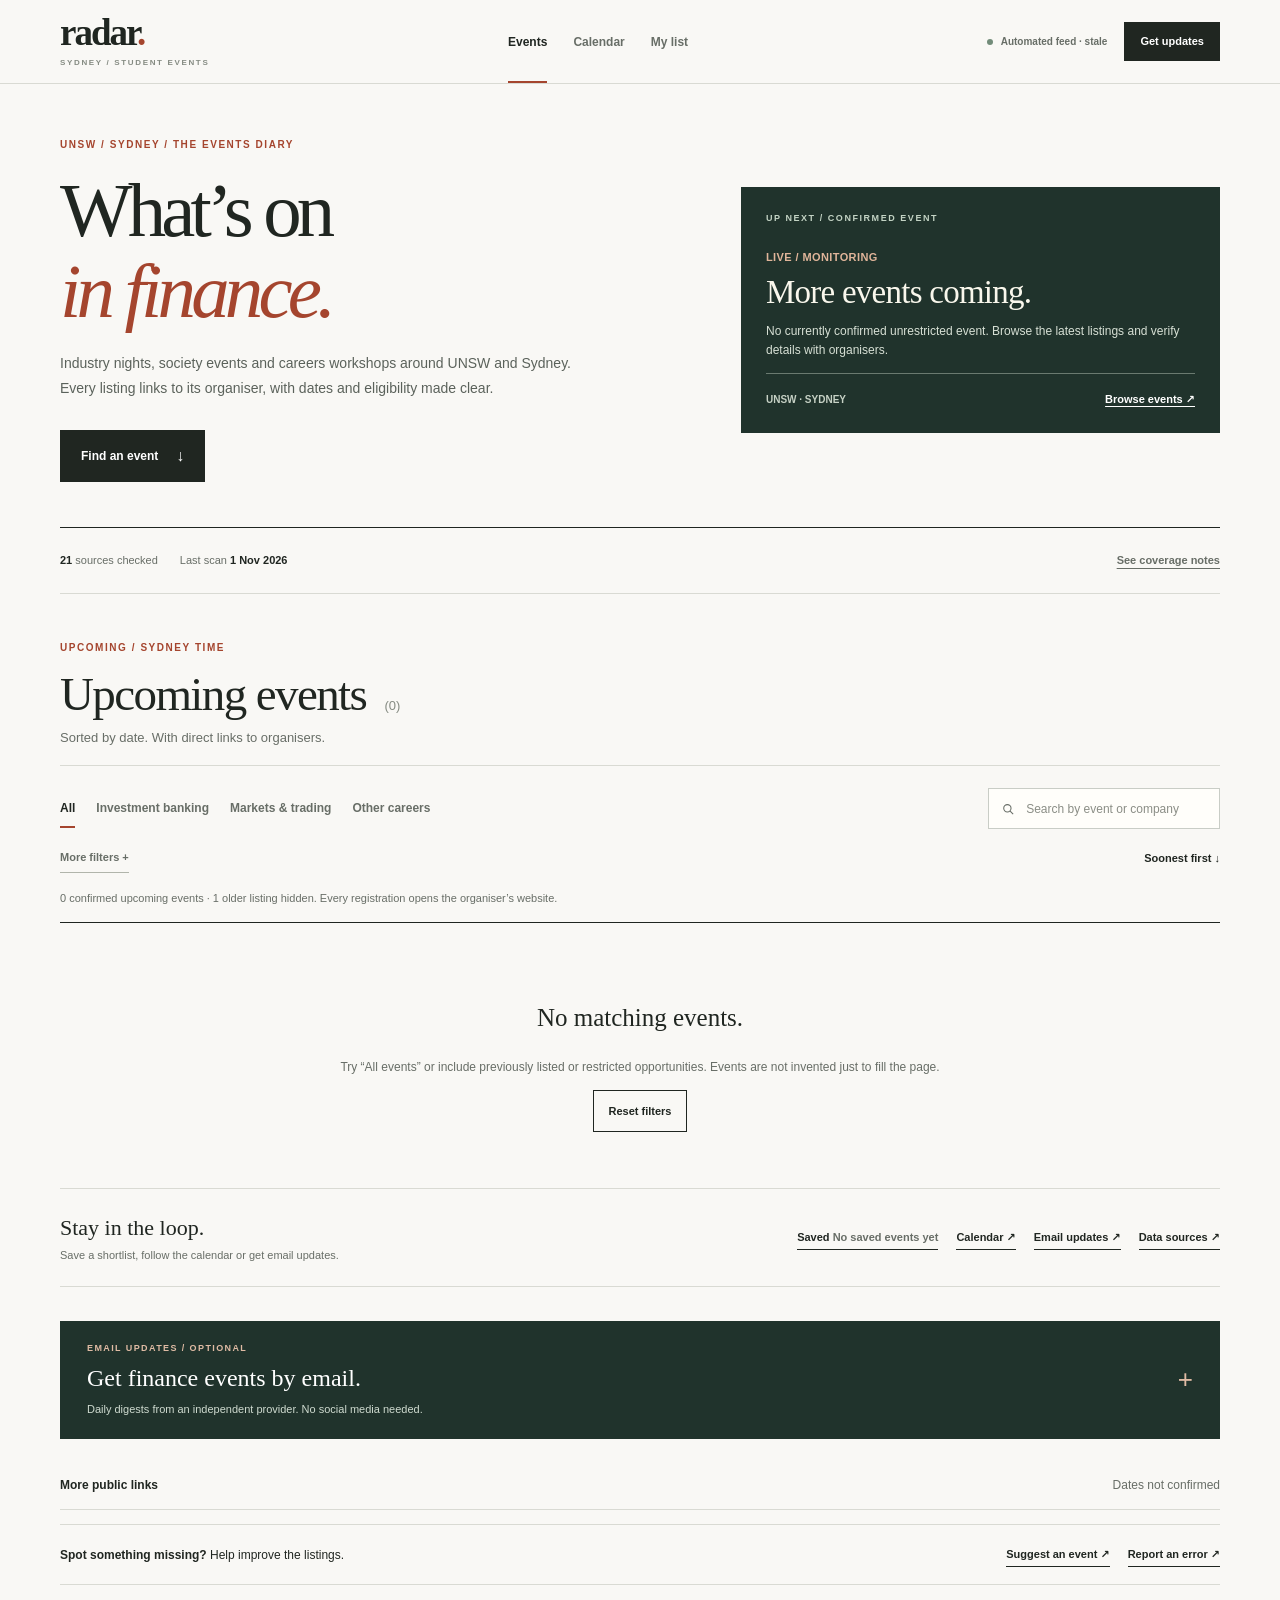
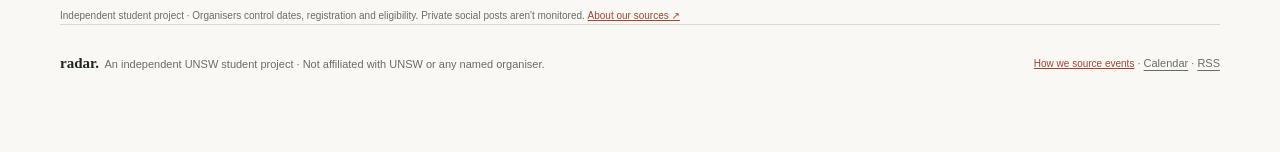
==== commit 2d7b8529: "Simplify editorial homepage and interactions while preserving events features" ====
--- a/index.html
+++ b/index.html
@@ -10,18 +10,34 @@
 </head>
 <body>
 <div class="shell">
-<header class="top"><a class="brand" href="#discover" aria-label="Finance Radar home"><span><span class="brandtext">radar<span>.</span></span><div class="brandtag">SYDNEY / STUDENT EVENTS</div></span></a><nav class="topnav" aria-label="Main navigation"><button class="navb active" data-page="discover">Discover</button><button class="navb" data-page="calendar">Calendar</button><button class="navb" data-page="saved">My list <span id="navsave"></span></button><button class="navb" data-page="sources">Our sources</button></nav><div class="top-end"><span class="status-control"><span class="status-dot"></span><span class="status" id="topstatus">Reviewed snapshot</span></span><button class="topbtn" id="prefsbtn">Get updates</button></div></header>
+<header class="top"><a class="brand" href="#discover" aria-label="Finance Radar home"><span><span class="brandtext">radar<span>.</span></span><div class="brandtag">SYDNEY / STUDENT EVENTS</div></span></a><nav class="topnav" aria-label="Main navigation"><button class="navb active" data-page="discover">Events</button><button class="navb" data-page="calendar">Calendar</button><button class="navb" data-page="saved">My list <span id="navsave"></span></button></nav><div class="top-end"><span class="status-control"><span class="status-dot"></span><span class="status" id="topstatus">Reviewed snapshot</span></span><button class="topbtn" id="prefsbtn">Get updates</button></div></header>
 <main>
 <section class="page active" id="page-discover">
-  <div class="hero"><div class="hero-copy"><div class="eyebrow">UNSW / SYDNEY / THE EVENTS DIARY</div><h1>What’s on<br><span>in finance.</span></h1><p>Industry nights, society events and careers workshops around UNSW and Sydney. Every listing links to its organiser, with dates and eligibility made clear.</p><div class="hero-actions"><button class="cta" id="explore">Browse events <span class="arrow">↓</span></button><button class="text-action" data-goto="sources">Our sources</button></div></div><div class="hero-art" aria-hidden="false"><article class="next"><div class="eyebrow">UP NEXT / CONFIRMED EVENT</div><div class="next-date" id="spotlight-date">Checking latest events</div><h2 id="spotlight-title">Next on the calendar.</h2><small id="spotlight-desc">Source-backed opportunities around UNSW and Sydney.</small><div class="next-foot"><span id="spotlight-organiser">UNSW · SYDNEY</span><a id="spotlight-link" href="#feedanchor">Browse events ↗</a></div></article></div></div>
-  <div class="utility"><div class="h-status"><span class="boxy"><strong id="sourcecounter">3</strong> public sources reviewed</span><span class="boxy">Last scan <strong id="snapshotdate">31 Oct 2026</strong></span></div><button class="hintlink" data-goto="sources">See coverage notes</button></div>
-  <div class="sectiontop" id="feedanchor"><div><div class="kicker">01 / THE EVENTS DIARY</div><h2>Upcoming events <span class="count" id="eventcount"></span></h2><p>Sorted by date. With direct links to organisers.</p></div></div>
-  <div class="toolbar"><div class="chips" id="filters"><button class="chip active" data-filter="all">All events</button><button class="chip" data-filter="investment">Investment banking</button><button class="chip" data-filter="markets">Markets & asset mgmt</button><button class="chip" data-filter="finance">Finance / strategy</button><button class="chip" data-filter="career">Career skills</button><button class="chip" data-filter="consulting">Consulting</button></div><label class="search"><svg fill="none" stroke="currentColor" stroke-width="1.8" viewBox="0 0 24 24" aria-hidden="true"><circle cx="10.8" cy="10.8" r="6.2"/><path d="m15.4 15.4 5.2 5.2"/></svg><input id="search" type="search" placeholder="Search events, companies..." aria-label="Search events" /></label></div>
-  <div class="filtersub"><label><input type="checkbox" id="restricted" /> Include events with restricted eligibility</label><label><input type="checkbox" id="lastknown" /> Include previously listed events (unconfirmed)</label><button class="sort" id="sortbtn">Sort: soonest first ↓</button></div><p class="verification-summary" id="verification-summary" role="status" aria-live="polite">Checking verification status…</p><div class="eventlist" id="events"></div>
-  <div class="under"><div class="infobox"><div class="kicker">02 / HOW WE FIND THEM</div><h3 class="info-title">Where we find them</h3><p class="info-copy">We monitor society sites, university career pages and public registrations. We label what we can’t confirm rather than guessing.</p><div class="sourcechips"><span class="sourcechip"><span class="small-dot"></span>UNIT</span><span class="sourcechip"><span class="small-dot"></span>FMAA</span><span class="sourcechip"><span class="small-dot"></span>UNSW Careers</span><span class="sourcechip"><span class="small-dot limited"></span>FINSOC · limited</span></div><div class="info-footer"><span>Public-source coverage, not an exhaustive event calendar</span><button class="morelink" data-goto="sources">Coverage detail ↗</button></div></div><div class="infobox"><div class="kicker">03 / MAKE IT USEFUL</div><h3 class="info-title">Keep a shortlist</h3><p class="info-copy">Bookmark an event or follow the confirmed calendar. No need to add every listing.</p><div class="simple-list"><div class="simple-line"><div><b>My list</b><br><small id="savedcount">No saved events yet</small></div><button data-goto="saved">Open ↗</button></div><div class="simple-line"><div><b>Follow the live event calendar</b><br><small>Only currently confirmed listings · updates depend on your calendar app</small></div><a class="subscribe-link" href="webcal://zacfraser95-eng.github.io/Finance-Radar/events.ics">Subscribe ↗</a></div><div class="simple-line"><div><b>Prefer an RSS reader?</b><br><small>Follow upcoming verified events without social media</small></div><a class="subscribe-link" href="./events.xml" target="_blank" rel="noopener noreferrer">RSS feed ↗</a></div><div class="simple-line"><div><b>Daily email updates</b><br><small>Third-party double opt-in · no Finance Radar email database</small></div><button id="alertlink">Subscribe ↗</button></div></div></div></div>
+  <div class="hero"><div class="hero-copy"><div class="eyebrow">UNSW / SYDNEY / THE EVENTS DIARY</div><h1>What’s on<br><span>in finance.</span></h1><p>Industry nights, society events and careers workshops around UNSW and Sydney. Every listing links to its organiser, with dates and eligibility made clear.</p><div class="hero-actions"><button class="cta" id="explore">Find an event <span class="arrow">↓</span></button></div></div><div class="hero-art" aria-hidden="false"><article class="next"><div class="eyebrow">UP NEXT / CONFIRMED EVENT</div><div class="next-date" id="spotlight-date">Checking latest events</div><h2 id="spotlight-title">Next on the calendar.</h2><small id="spotlight-desc">Source-backed opportunities around UNSW and Sydney.</small><div class="next-foot"><span id="spotlight-organiser">UNSW · SYDNEY</span><a id="spotlight-link" href="#feedanchor">Browse events ↗</a></div></article></div></div>
+  <div class="utility"><div class="h-status"><span class="boxy"><strong id="sourcecounter">3</strong> sources checked</span><span class="boxy">Last scan <strong id="snapshotdate">31 Oct 2026</strong></span></div><button class="hintlink" data-goto="sources">See coverage notes</button></div>
+  <div class="sectiontop" id="feedanchor"><div><div class="kicker">UPCOMING / SYDNEY TIME</div><h2>Upcoming events <span class="count" id="eventcount"></span></h2><p>Sorted by date. With direct links to organisers.</p></div></div>
+  <div class="toolbar"><div class="chips" id="filters">
+    <button class="chip active" data-filter="all">All</button>
+    <button class="chip" data-filter="investment">Investment banking</button>
+    <button class="chip" data-filter="markets">Markets & trading</button>
+    <button class="chip" data-filter="other">Other careers</button>
+  </div><label class="search"><svg fill="none" stroke="currentColor" stroke-width="1.8" viewBox="0 0 24 24" aria-hidden="true"><circle cx="10.8" cy="10.8" r="6.2"/><path d="m15.4 15.4 5.2 5.2"/></svg><input id="search" type="search" placeholder="Search by event or company" aria-label="Search events" /></label></div>
+  <div class="filterbar"><details class="more-filters"><summary>More filters</summary><div class="filtersub"><label><input type="checkbox" id="restricted" /> Include restricted events</label><label><input type="checkbox" id="lastknown" /> Show previously listed events (unconfirmed)</label></div></details><button class="sort" id="sortbtn">Soonest first ↓</button></div>
+  <p class="verification-summary" id="verification-summary" role="status" aria-live="polite">Checking listings…</p>
+  <div class="eventlist" id="events"></div>
+  <div class="quicklinks" aria-label="More ways to use Finance Radar">
+     <div><strong>Stay in the loop.</strong><span>Save a shortlist, follow the calendar or get email updates.</span></div>
+     <div class="quick-actions">
+       <button data-goto="saved">Saved <span id="savedcount">—</span></button>
+       <a href="webcal://zacfraser95-eng.github.io/Finance-Radar/events.ics">Calendar ↗</a>
+       <button id="alertlink">Email updates ↗</button>
+       <button data-goto="sources">Data sources ↗</button>
+     </div>
+   </div>
 
-  <section class="mail-section" id="email-updates" aria-labelledby="email-heading">
-    <div class="eyebrow">EMAIL DIGEST / OPTIONAL</div>
+  <details class="mail-section" id="email-updates">
+    <summary class="mail-summary"><span><small>EMAIL UPDATES / OPTIONAL</small><strong>Get finance events by email.</strong><em>Daily digests from an independent provider. No social media needed.</em></span><span class="summary-indicator" aria-hidden="true">+</span></summary>
+    <div class="mail-expanded">
     <div class="mail-grid">
       <div class="mail-copy"><h2 id="email-heading">New events.<br><span>In your inbox.</span></h2>
       <p>Request a daily email digest when newly confirmed finance events appear. Social leads without confirmed dates are excluded.</p>
@@ -37,15 +53,16 @@
         <a class="mail-alternative" href="./events.xml" target="_blank" rel="noopener noreferrer">Prefer RSS instead? Open the feed ↗</a>
       </form>
     </div>
-  </section>
-  <section class="social-signal-section" aria-labelledby="signals-heading" id="signals-section" hidden><div class="eyebrow">PUBLIC SOCIETY BIO LINKS / NOT CALENDAR EVENTS</div><h2 id="signals-heading">Links worth checking</h2><p class="signal-disclaimer">These links appeared on official society bio pages, but we couldn't confirm an upcoming date. They are <strong>not</strong> counted as events or emailed as confirmed opportunities.</p><div id="signal-list" class="signal-grid"></div></section>
-<section class="social-signal-section" id="feedback-section"><div class="eyebrow">HELP US IMPROVE COVERAGE</div><h2>Know an event we missed?</h2><p class="signal-disclaimer">Share an official public event link or report a website issue. You need a free GitHub account to submit. Do not include personal or private information.</p><div class="hero-actions"><a class="cta" href="https://github.com/zacfraser95-eng/Finance-Radar/issues/new?template=suggest-event.yml" target="_blank" rel="noopener noreferrer">Suggest an event ↗</a><a class="outline" href="https://github.com/zacfraser95-eng/Finance-Radar/issues/new?template=bug-report.yml" target="_blank" rel="noopener noreferrer">Report a problem ↗</a></div></section>
-  <div class="notice"><span class="i">i</span><div><strong>Automatically collected public listings.</strong> This website is updated by scheduled GitHub Actions scans. Public society bio links are checked too, but private Instagram posts, stories and Facebook groups are not connected. An independent RSS-to-email provider accepts subscriptions after email confirmation; Finance Radar does not store addresses.</div></div>
+    </div>
+  </details>
+  <section id="signals-section" class="social-signal-section" hidden><details class="signal-disclosure"><summary>More public links <span>Dates not confirmed</span></summary><p class="signal-disclaimer">These links appear on public society pages, but we couldn't confirm an upcoming event date. Check with the organiser before making plans.</p><div id="signal-list" class="signal-grid"></div></details></section>
+<div class="feedbackline" id="feedback-section"><span><strong>Spot something missing?</strong> Help improve the listings.</span><span><a href="https://github.com/zacfraser95-eng/Finance-Radar/issues/new?template=suggest-event.yml" target="_blank" rel="noopener noreferrer">Suggest an event ↗</a><a href="https://github.com/zacfraser95-eng/Finance-Radar/issues/new?template=bug-report.yml" target="_blank" rel="noopener noreferrer">Report an error ↗</a></span></div>
+  <p class="fineprint">Independent student project · Organisers control dates, registration and eligibility. Private social posts aren't monitored. <button data-goto="sources">About our sources ↗</button></p>
 </section>
 <section class="page" id="page-calendar"><div class="insidepage"><div class="kicker">THE DATE VIEW / 02</div><h1>Your events,<br><span>by date.</span></h1><p class="lead">A calendar of known events, not a replacement for official registration. Click a listing to view eligibility and source evidence.</p><div class="calendarbar"><div class="cal-pager"><button id="prevmonth" aria-label="Previous month">←</button><strong id="monthname"></strong><button id="nextmonth" aria-label="Next month">→</button></div><button class="morelink" data-goto="discover">Back to event feed ↗</button></div><div class="calendar" id="calendargrid"></div><p class="calendar-legend">Times shown in Sydney local time. Events without confirmed times should be checked with the organiser before adding to your calendar.</p></div></section>
 <section class="page" id="page-saved"><div class="insidepage"><div class="kicker">YOUR SHORTLIST / 03</div><h1>Your saved<br><span>events.</span></h1><p class="lead">Saved events stay in this browser only. They aren't synced to an account or shared with organisers.</p><div class="eventlist savedlist" id="saved-events"></div></div></section>
 <section class="page" id="page-sources"><div class="insidepage"><div class="kicker">TRUST & COVERAGE / 04</div><h1>Behind the<br><span>listings.</span></h1><p class="lead">The hardest part of an event aggregator is coverage. This version is built to show where each listing came from, the last verified snapshot, and sources that still need a better integration.</p><div class="notice"><span class="i">i</span><div><strong id="syncinfo">Public-feed status</strong> Scheduled GitHub Actions scans check source availability; private social media content still needs consent or society participation.</div></div><table class="source-table"><thead><tr><th>Organiser</th><th>Collection path</th><th>Coverage</th><th>Limitation</th></tr></thead><tbody id="sourcebody"></tbody></table><div class="split"><div class="infobox"><div class="kicker">GOOD DATA / FOUR RULES</div><h3 class="info-title">We'd rather miss a count than invent certainty.</h3><ol class="bullets"><li>No listing without an organiser link.</li><li>Past events disappear from the upcoming feed.</li><li>The same event from FMAA and UNSW appears only once.</li><li>Restricted eligibility and unknown times stay visible.</li></ol></div><div class="infobox"><div class="kicker">NEXT SOURCE TO UNLOCK</div><h3 class="info-title">Newsletters & society partnerships.</h3><p class="info-copy">FINSOC and other societies may advertise only through private social channels. A forwarded newsletter inbox or an approved organiser event feed is the most robust fallback. There is no reliable way to promise complete coverage from public scraping alone.</p><button class="morelink" style="margin-top:20px" data-goto="discover">Back to events ↗</button></div></div></div></section>
-<footer class="foot"><span><span class="footer-brand">radar.</span>&nbsp; An independent UNSW student project · Not affiliated with UNSW or any named organiser.</span><span>Always confirm registration, changes and eligibility with the original organiser. <a href="./events.ics">Calendar file</a> · <a href="./events.xml">RSS feed</a></span></footer>
+<footer class="foot"><span><span class="footer-brand">radar.</span>&nbsp; An independent UNSW student project · Not affiliated with UNSW or any named organiser.</span><span><button data-goto="sources" class="footerlink">How we source events</button> · <a href="./events.ics">Calendar</a> · <a href="./events.xml">RSS</a></span></footer>
 </main></div>
 <div class="modal" id="modal" role="presentation"><aside class="drawer" role="dialog" aria-modal="true" aria-labelledby="drawer-title"><button class="drawerclose" id="closemodal" aria-label="Close event details">×</button><div id="detail"></div></aside></div><div class="snackbar" id="snackbar" role="status" aria-live="polite"></div>
 <script type="application/json" id="seed-data">{"schema":1,"generated_at":"2026-10-31T08:21:00Z","mode":"reviewed_snapshot","notice":"Source-backed snapshot. This is not a live feed until scheduled collection is deployed.","sources":[{"id":"unit","name":"UNIT","url":"https://www.unit.org.au/","method":"Public website + newsletter fallback","coverage":"partial","note":"The homepage can publish events that do not appear on the Upcoming Events archive."},{"id":"fmaa","name":"FMAA","url":"https://www.fmaa.com.au/events","method":"Public events directory","coverage":"public","note":"Listings sometimes target students at particular study stages."},{"id":"unsw","name":"UNSW Employability","url":"https://www.unsw.edu.au/employability/events-news/events","method":"Public events directory","coverage":"public","note":"University-wide listings, not all of them finance specific."},{"id":"finsoc","name":"UNSW FINSOC","url":"https://www.unswfinsoc.org.au/","method":"Website + future newsletter intake","coverage":"limited","note":"Some events are advertised through social channels and may not be captured."}],"events":[{"id":"unit-morgan-stanley-20261105","title":"Evening with Morgan Stanley","subtitle":"Finance careers, recruitment insights and networking with professionals.","starts_at":"2026-11-05T18:00:00+11:00","ends_at":"2026-11-05T20:00:00+11:00","location":"Morgan Stanley office, Sydney CBD","format":"In person","organiser":"UNIT","sources":["UNIT"],"source_urls":["https://www.unit.org.au/"],"registration_url":"https://forms.gle/eMBVpNogp4awX6Bp9","category":"Investment banking","tags":["Investment banking","Networking","Early-year friendly"],"eligibility":"Designed with pre-penultimate students in mind; confirm eligibility and places in registration form.","fit":"high","relevance_reason":"Direct access to Morgan Stanley professionals and insights into finance internship pathways.","verified_on":"2026-10-31","confidence":"source-backed"},{"id":"unsw-linkedin-20261102","title":"Leveraging LinkedIn workshop","subtitle":"Build a professional network and research finance employers without scrolling social feeds.","starts_at":"2026-11-02T16:00:00+11:00","ends_at":"2026-11-02T17:00:00+11:00","location":"Online","format":"Online","organiser":"UNSW Employability","sources":["UNSW Employability"],"source_urls":["https://www.unsw.edu.au/employability/events-news/events"],"registration_url":"https://www.eventbrite.com.au/e/leveraging-linkedin-workshop-tickets-1999065644155","category":"Career skills","tags":["Career skills","Online"],"eligibility":"All students and recent graduates.","fit":"medium","relevance_reason":"Useful for researching employers and finding contacts for internships.","verified_on":"2026-10-31","confidence":"source-backed"},{"id":"unsw-jobsearch-20261112","title":"Job search strategies workshop","subtitle":"Networking techniques, hidden opportunities and better job-search habits.","starts_at":"2026-11-12T13:00:00+11:00","ends_at":"2026-11-12T14:00:00+11:00","location":"Online","format":"Online","organiser":"UNSW Employability","sources":["UNSW Employability"],"source_urls":["https://www.unsw.edu.au/employability/events-news/events"],"registration_url":"https://www.eventbrite.com.au/e/job-search-strategies-workshop-tickets-1999066649161","category":"Career skills","tags":["Career skills","Online"],"eligibility":"All students and recent graduates.","fit":"medium","relevance_reason":"Broadly useful for internship applications and proactive networking.","verified_on":"2026-10-31","confidence":"source-backed"},{"id":"unsw-interview-20261116","title":"Preparing for interviews workshop","subtitle":"Understand what employers assess and how to present your experience.","starts_at":"2026-11-16T12:00:00+11:00","ends_at":"2026-11-16T13:00:00+11:00","location":"Online","format":"Online","organiser":"UNSW Employability","sources":["UNSW Employability"],"source_urls":["https://www.unsw.edu.au/employability/events-news/events"],"registration_url":"https://www.eventbrite.com.au/e/preparing-for-interviews-workshop-tickets-1999066901917","category":"Career skills","tags":["Career skills","Online"],"eligibility":"All students and recent graduates.","fit":"medium","relevance_reason":"Relevant preparation for behavioural and competency interviews.","verified_on":"2026-10-31","confidence":"source-backed"},{"id":"mckinsey-ai-20261126","title":"McKinsey · AI & the Path to Progress","subtitle":"Business strategy, AI and an immersive workshop with McKinsey.","starts_at":"2026-11-26T10:00:00+11:00","ends_at":"2026-11-26T15:00:00+11:00","location":"Sydney (venue via organiser)","format":"In person","organiser":"McKinsey & Company","sources":["FMAA","UNSW Employability"],"source_urls":["https://www.fmaa.com.au/event/mckinsey-companys-2026-ai-and-the-path-to-progress-workshop","https://www.unsw.edu.au/employability/events-news/events"],"registration_url":"https://www.fmaa.com.au/event/mckinsey-companys-2026-ai-and-the-path-to-progress-workshop","category":"Consulting","tags":["Consulting","AI","Restricted eligibility"],"eligibility":"Penultimate-year undergraduates and master's students. Not suitable for most first-year students.","fit":"restricted","relevance_reason":"Notable employer but eligibility likely rules out a first-year student. Duplicate FMAA and UNSW listings are combined.","verified_on":"2026-10-31","confidence":"source-backed"},{"id":"unsw-skills-exchange-20270303","title":"The Skills Exchange · Ethical Futures, Finance & Strategy","subtitle":"Structured networking with employers. Register interest ahead of applications opening in February 2027.","starts_at":"2027-03-03","ends_at":null,"location":"In person · venue TBC","format":"In person","organiser":"UNSW Employability","sources":["UNSW Employability"],"source_urls":["https://www.unsw.edu.au/employability/events-news/events"],"registration_url":"https://www.unsw.edu.au/employability/events-news/events","category":"Finance & strategy","tags":["Finance & strategy","Networking","EOI open"],"eligibility":"Expression of interest available; further selection or registration details to be confirmed.","fit":"high","relevance_reason":"Finance-and-strategy employer networking. Time and venue not yet advertised.","verified_on":"2026-10-31","confidence":"details-incomplete"}]}</script>
@@ -70,16 +87,16 @@
 const sydneyParts=date=>Object.fromEntries(new Intl.DateTimeFormat('en-AU',{timeZone:'Australia/Sydney',year:'numeric',month:'2-digit',day:'2-digit'}).formatToParts(date).filter(p=>p.type!=='literal').map(p=>[p.type,p.value]));
 const todayStamp=()=>{const p=sydneyParts(new Date());return p.year+'-'+p.month+'-'+p.day};
 const now=new Date();
-let page='discover',filter='all',search='',sortReverse=false,includeRestricted=false,includeLastKnown=false,month=new Date(Date.UTC(new Date().getFullYear(),new Date().getMonth(),1));
+let page='discover',filter='all',search='',sortReverse=false,includeRestricted=false,includeLastKnown=false,month=new Date(Date.UTC(Number(sydneyParts(new Date()).year),Number(sydneyParts(new Date()).month)-1,1));
 let saved=new Set();try{saved=new Set(JSON.parse(localStorage.getItem('radar-v3-saved')||'[]'))}catch(e){}
 function persist(){try{localStorage.setItem('radar-v3-saved',JSON.stringify([...saved]))}catch(e){}updateCounts()}
 function notify(msg){const s=$('#snackbar');s.textContent=msg;s.classList.add('show');clearTimeout(notify.id);notify.id=setTimeout(()=>s.classList.remove('show'),2800)}
 function eligibleEvents(){return events.filter(e=>{if(e.starts_at.length===10)return e.starts_at>=todayStamp();return localDate(e)>=new Date(now.getTime()-1000*60*60*4)})}
-function matchesFilter(e){const t=(e.category+' '+e.tags.join(' ')).toLowerCase();if(filter==='investment')return t.includes('investment banking');if(filter==='markets')return /markets|trading|asset management/.test(t);if(filter==='finance')return /finance|strategy/.test(t);if(filter==='career')return t.includes('career skills');if(filter==='consulting')return t.includes('consulting');return true}
+function matchesFilter(e){const t=String(e.category||'').toLowerCase();if(filter==='investment')return t.includes('investment banking');if(filter==='markets')return /markets|trading|asset management/.test(t);if(filter==='other')return !/investment banking|markets|trading|asset management/.test(t);return true}
 function getItems(){return eligibleEvents().filter(e=>{if(e.fit==='restricted'&&!includeRestricted)return false;if(e.collection_status==='last_known'&&!includeLastKnown)return false;if(!matchesFilter(e))return false;return(e.title+' '+e.organiser+' '+e.subtitle+' '+e.tags.join(' ')).toLowerCase().includes(search.toLowerCase())}).sort((a,b)=>sortReverse?localDate(b)-localDate(a):localDate(a)-localDate(b))}
 function datePart(e){const d=localDate(e),month=localMonth.format(d).toUpperCase(),day=new Intl.DateTimeFormat('en-AU',{timeZone:'Australia/Sydney',day:'2-digit'}).format(d);return `<div class="date"><small>${esc(month)}</small><b>${day}</b></div>`}
-function row(e){const restrict=e.fit==='restricted';const src=e.sources.join(' + ');const relevant=restrict?'Eligibility restriction':e.fit==='high'?'High relevance':'Career development';return `<article class="event">${datePart(e)}<div class="event-main"><div class="event-type">${esc(e.category)}</div><div class="event-name">${esc(e.title)}</div><div class="event-description">${esc(e.subtitle)}</div><div class="event-pills"><span class="pill">${esc(src)}</span>${e.collection_status==='last_known'?'<span class="pill eligible">Previously listed · NOT CONFIRMED</span>':'<span class="pill">Confirmed in latest scan</span>'}<span class="pill ${restrict?'eligible':''}">${restrict?'Eligibility restricted':e.confidence==='details-incomplete'?'Some details TBC':esc(e.format)}</span></div></div><div class="event-right"><strong>${esc(localWeekday.format(localDate(e)))} · ${esc(timeRange(e))}</strong><span>${esc(e.location)}</span><div class="relevance ${restrict?'restrict':''}">${esc(relevant)}</div></div><div class="event-actions"><button class="square ${saved.has(e.id)?'saved':''}" data-save="${esc(e.id)}" title="${saved.has(e.id)?'Remove bookmark':'Save event'}" aria-label="${saved.has(e.id)?'Remove saved event':'Save event'}">${saved.has(e.id)?'★':'☆'}</button><button class="view" data-open="${esc(e.id)}" title="Event details" aria-label="View details for ${esc(e.title)}">↗</button></div></article>`}
-function render(){const current=eligibleEvents();const confirmed=current.filter(e=>e.collection_status==='current').length;const unconfirmed=current.filter(e=>e.collection_status==='last_known').length;$('#verification-summary').textContent=confirmed+' currently confirmed · '+unconfirmed+' previously listed but not reconfirmed. Unconfirmed events are hidden by default and excluded from email/calendar feeds.';const items=getItems();$('#events').innerHTML=items.length?items.map(row).join(''):`<div class="empty"><h3>No matching events.</h3><p>${search?'Try a broader search.':'Try “All events” or include previously listed or restricted opportunities. Events are not invented just to fill the page.'}</p><button class="outline" id="clearfilters">Reset filters</button></div>`;$('#eventcount').textContent=`(${items.length})`;$('#saved-events').innerHTML=events.filter(e=>saved.has(e.id)).map(row).join('')||`<div class="empty"><h3>Nothing saved yet.</h3><p>Bookmark an event from the discovery feed to see it here.</p><button class="outline" data-goto="discover">Find events ↗</button></div>`;updateCounts()}
+function row(e){const restrict=e.fit==='restricted';const src=e.sources.join(' + ');const relevant=restrict?'Check eligibility':e.fit==='high'?'Finance careers':'Career development';return `<article class="event">${datePart(e)}<div class="event-main"><div class="event-type">${esc(e.category)}</div><button class="event-name event-title" data-open="${esc(e.id)}" aria-label="View ${esc(e.title)}">${esc(e.title)} <span aria-hidden="true">↗</span></button><div class="event-description">${esc(e.organiser)} · ${esc(e.location)}</div><div class="event-pills">${e.collection_status==='last_known'?'<span class="pill eligible">Not reconfirmed</span>':'<span class="pill">Verified on source</span>'}${restrict?'<span class="pill eligible">Eligibility restricted</span>':''}${e.confidence==='details-incomplete'?'<span class="pill">Details to check</span>':''}</div></div><div class="event-right"><strong>${esc(localWeekday.format(localDate(e)))} · ${esc(timeRange(e))}</strong><span>${esc(e.format||'View details')}</span></div><div class="event-actions"><button class="square ${saved.has(e.id)?'saved':''}" data-save="${esc(e.id)}" title="${saved.has(e.id)?'Remove bookmark':'Save event'}" aria-label="${saved.has(e.id)?'Remove saved event':'Save event'}">${saved.has(e.id)?'★':'☆'}</button></div></article>`}
+function render(){const current=eligibleEvents();const confirmed=current.filter(e=>e.collection_status==='current').length;const unconfirmed=current.filter(e=>e.collection_status==='last_known').length;$('#verification-summary').textContent=confirmed+' confirmed upcoming event'+(confirmed===1?'':'s')+(unconfirmed?' · '+unconfirmed+' older listing'+(unconfirmed===1?'':'s')+' hidden':'')+'. Every registration opens the organiser’s website.';const items=getItems();$('#events').innerHTML=items.length?items.map(row).join(''):`<div class="empty"><h3>No matching events.</h3><p>${search?'Try a broader search.':'Try “All events” or include previously listed or restricted opportunities. Events are not invented just to fill the page.'}</p><button class="outline" id="clearfilters">Reset filters</button></div>`;$('#eventcount').textContent=`(${items.length})`;$('#saved-events').innerHTML=events.filter(e=>saved.has(e.id)).map(row).join('')||`<div class="empty"><h3>Nothing saved yet.</h3><p>Bookmark an event from the discovery feed to see it here.</p><button class="outline" data-goto="discover">Find events ↗</button></div>`;updateCounts()}
 function updateCounts(){$('#navsave').textContent=saved.size?'('+saved.size+')':'';$('#savedcount').textContent=saved.size?`${saved.size} saved event${saved.size!==1?'s':''}`:'No saved events yet'}
 function navigate(to){page=to;document.querySelectorAll('.page').forEach(e=>e.classList.toggle('active',e.id==='page-'+to));document.querySelectorAll('[data-page]').forEach(e=>e.classList.toggle('active',e.dataset.page===to));if(to==='calendar')renderCalendar();if(to==='saved')render();window.scrollTo({top:0,behavior:'smooth'});try{history.replaceState(null,'','#'+to)}catch(e){}}
 function renderSources(){const s=DATA.sources||[];$('#sourcecounter').textContent=s.filter(x=>x.last_check&&x.last_check.status!=='error').length;$('#snapshotdate').textContent=new Date(DATA.generated_at||'2026-10-31').toLocaleDateString('en-AU',{day:'numeric',month:'short',year:'numeric',timeZone:'Australia/Sydney'});$('#sourcebody').innerHTML=s.map(x=>{const health=x.last_check;const bad=x.coverage!=='public'||(health&&health.status==='error');const status=health?(health.status==='ok'?'Checked · events found':health.status==='accessible_empty'?'Checked · no dated listings extracted':health.status==='social_only'?'Social-only · no feed access':health.status==='publications_only'?'Public archive · not event listings':health.status==='links_only'?'Public links · dates unverified':health.status==='error'?'Check failed':'Review source'):(x.coverage==='public'?'Public listings':x.coverage==='limited'?'Limited visibility':'Partial visibility');return `<tr><td><strong>${esc(x.name)}</strong><br><a href="${esc(x.url)}" target="_blank" rel="noopener noreferrer">Official site ↗</a></td><td>${esc(x.method)}</td><td><span class="coverage-status ${bad?'partial':''}">${esc(status)}</span></td><td>${esc(x.note)}${health?'<br><small>Last automated check: '+esc(health.checked_at||'unknown')+' · '+esc(health.note||'')+'</small>':''}</td></tr>`}).join('');const active=DATA.mode==='scheduled_sync';const age=Date.now()-new Date(DATA.generated_at).getTime();$('#topstatus').textContent=active?(age>1000*60*60*24?'Automated feed · stale':'Automated feed'):'Reviewed snapshot';$('#syncinfo').textContent=active?'Collector snapshot — last run '+new Date(DATA.generated_at).toLocaleString('en-AU',{timeZone:'Australia/Sydney'}):'Reviewed snapshot, not live automation.'}
@@ -96,9 +113,9 @@
 function escapeICS(s){return String(s).replace(/\\/g,'\\\\').replace(/\n/g,'\\n').replace(/,/g,'\\,').replace(/;/g,'\\;')}
 function stampUTC(iso){return new Date(iso).toISOString().replace(/[-:]/g,'').replace(/\.\d{3}/,'')}
 function addICS(id){const e=events.find(e=>e.id===id);if(!e||e.starts_at.length===10){notify('No confirmed time yet — use the official listing.');return}const end=e.ends_at||new Date(localDate(e).getTime()+3600000).toISOString();const ics=['BEGIN:VCALENDAR','VERSION:2.0','PRODID:-//RADAR//UNSW Finance//EN','BEGIN:VEVENT','UID:'+escapeICS(e.id)+'@unsw-finance-radar.local','DTSTAMP:'+stampUTC(new Date().toISOString()),'DTSTART:'+stampUTC(e.starts_at),'DTEND:'+stampUTC(end),'SUMMARY:'+escapeICS(e.title),'DESCRIPTION:'+escapeICS(e.subtitle+' | Original listing: '+e.source_urls[0]),'LOCATION:'+escapeICS(e.location),'URL:'+escapeICS(e.registration_url||e.source_urls[0]),'END:VEVENT','END:VCALENDAR'].join('\r\n');const blob=new Blob([ics],{type:'text/calendar;charset=utf-8'});const url=URL.createObjectURL(blob);const a=document.createElement('a');a.href=url;a.download='radar-'+e.id+'.ics';document.body.appendChild(a);a.click();a.remove();setTimeout(()=>URL.revokeObjectURL(url),1200);notify('Calendar file created — confirm details with organiser.')}
-function renderCalendar(){const year=month.getUTCFullYear(),m=month.getUTCMonth();$('#monthname').textContent=month.toLocaleDateString('en-AU',{month:'long',year:'numeric',timeZone:'UTC'});let start=(new Date(Date.UTC(year,m,1)).getUTCDay()+6)%7;let days=new Date(Date.UTC(year,m+1,0)).getUTCDate();let length=Math.ceil((start+days)/7)*7;let out=['Mon','Tue','Wed','Thu','Fri','Sat','Sun'].map(d=>`<div class="calhead">${d}</div>`).join('');const evs=eligibleEvents();for(let i=0;i<length;i++){const day=i-start+1,inside=day>=1&&day<=days;const d=new Date(Date.UTC(year,m,day));const dt=d.toISOString().slice(0,10);const dayevents=evs.filter(e=>startStamp(e)===dt);const today=(todayStamp()===dt);out+=`<div class="calday ${inside?'':'other'} ${today?'today':''}"><span class="num">${d.getUTCDate()}</span>${dayevents.slice(0,3).map(e=>`<button class="cal-item" data-open="${esc(e.id)}" title="${esc(e.title)}">${esc(e.title)}</button>`).join('')}</div>`}$('#calendargrid').innerHTML=out}
-function attach(){document.addEventListener('click',e=>{const go=e.target.closest('[data-goto]');if(go){navigate(go.dataset.goto);closeEvent();return}const nav=e.target.closest('[data-page]');if(nav){navigate(nav.dataset.page);return}const fil=e.target.closest('[data-filter]');if(fil){filter=fil.dataset.filter;document.querySelectorAll('[data-filter]').forEach(n=>n.classList.toggle('active',n===fil));render();return}const b=e.target.closest('[data-save]');if(b){const id=b.dataset.save;saved.has(id)?saved.delete(id):saved.add(id);persist();render();if($('#modal').classList.contains('show')){const item=events.find(e=>e.id===id);if(item)$('#detail').innerHTML=eventDetails(item)}return}const open=e.target.closest('[data-open]');if(open){openEvent(open.dataset.open);return}const ics=e.target.closest('[data-ics]');if(ics){addICS(ics.dataset.ics);return}if(e.target.id==='clearfilters'){filter='all';search='';$('#search').value='';$('#restricted').checked=false;includeRestricted=false;$('#lastknown').checked=false;includeLastKnown=false;document.querySelectorAll('[data-filter]').forEach(n=>n.classList.toggle('active',n.dataset.filter==='all'));render();return}if(e.target.closest('[data-open-page]')){closeEvent();navigate(e.target.closest('[data-open-page]').dataset.openPage)}});$('#explore').addEventListener('click',()=>$('#feedanchor').scrollIntoView({behavior:'smooth'}));$('#search').addEventListener('input',e=>{search=e.target.value;render()});$('#restricted').addEventListener('change',e=>{includeRestricted=e.target.checked;render()});$('#lastknown').addEventListener('change',e=>{includeLastKnown=e.target.checked;render()});$('#sortbtn').addEventListener('click',()=>{sortReverse=!sortReverse;$('#sortbtn').textContent=sortReverse?'Sort: latest first ↑':'Sort: soonest first ↓';render()});$('#prevmonth').addEventListener('click',()=>{month=new Date(Date.UTC(month.getUTCFullYear(),month.getUTCMonth()-1,1));renderCalendar()});$('#nextmonth').addEventListener('click',()=>{month=new Date(Date.UTC(month.getUTCFullYear(),month.getUTCMonth()+1,1));renderCalendar()});$('#prefsbtn').addEventListener('click',()=>{navigate('discover');$('#email-updates').scrollIntoView({behavior:'smooth'})});$('#alertlink').addEventListener('click',()=>$('#email-updates').scrollIntoView({behavior:'smooth'}));$('#closemodal').addEventListener('click',closeEvent);$('#modal').addEventListener('click',e=>{if(e.target.id==='modal')closeEvent()});document.addEventListener('keydown',e=>{if(e.key==='Escape')closeEvent()})}
-attach();renderSources();renderSpotlight();renderSignals();render();if(location.hash.match(/^#(discover|calendar|saved|sources)$/))navigate(location.hash.slice(1));
+function renderCalendar(){const year=month.getUTCFullYear(),m=month.getUTCMonth();$('#monthname').textContent=month.toLocaleDateString('en-AU',{month:'long',year:'numeric',timeZone:'UTC'});let start=(new Date(Date.UTC(year,m,1)).getUTCDay()+6)%7;let days=new Date(Date.UTC(year,m+1,0)).getUTCDate();let length=Math.ceil((start+days)/7)*7;let out=['Mon','Tue','Wed','Thu','Fri','Sat','Sun'].map(d=>`<div class="calhead">${d}</div>`).join('');const evs=eligibleEvents().filter(e=>e.collection_status==='current');for(let i=0;i<length;i++){const day=i-start+1,inside=day>=1&&day<=days;const d=new Date(Date.UTC(year,m,day));const dt=d.toISOString().slice(0,10);const dayevents=evs.filter(e=>startStamp(e)===dt);const today=(todayStamp()===dt);out+=`<div class="calday ${inside?'':'other'} ${today?'today':''}"><span class="num">${d.getUTCDate()}</span>${dayevents.slice(0,3).map(e=>`<button class="cal-item" data-open="${esc(e.id)}" title="${esc(e.title)}">${esc(e.title)}</button>`).join('')}</div>`}$('#calendargrid').innerHTML=out}
+function attach(){document.addEventListener('click',e=>{const go=e.target.closest('[data-goto]');if(go){navigate(go.dataset.goto);closeEvent();return}const nav=e.target.closest('[data-page]');if(nav){navigate(nav.dataset.page);return}const fil=e.target.closest('[data-filter]');if(fil){filter=fil.dataset.filter;document.querySelectorAll('[data-filter]').forEach(n=>n.classList.toggle('active',n===fil));render();return}const b=e.target.closest('[data-save]');if(b){const id=b.dataset.save;saved.has(id)?saved.delete(id):saved.add(id);persist();render();if($('#modal').classList.contains('show')){const item=events.find(e=>e.id===id);if(item)$('#detail').innerHTML=eventDetails(item)}return}const open=e.target.closest('[data-open]');if(open){openEvent(open.dataset.open);return}const ics=e.target.closest('[data-ics]');if(ics){addICS(ics.dataset.ics);return}if(e.target.id==='clearfilters'){filter='all';search='';$('#search').value='';$('#restricted').checked=false;includeRestricted=false;$('#lastknown').checked=false;includeLastKnown=false;document.querySelectorAll('[data-filter]').forEach(n=>n.classList.toggle('active',n.dataset.filter==='all'));render();return}if(e.target.closest('[data-open-page]')){closeEvent();navigate(e.target.closest('[data-open-page]').dataset.openPage)}});$('#explore').addEventListener('click',()=>$('#feedanchor').scrollIntoView({behavior:'smooth'}));$('#search').addEventListener('input',e=>{search=e.target.value;render()});$('#restricted').addEventListener('change',e=>{includeRestricted=e.target.checked;render()});$('#lastknown').addEventListener('change',e=>{includeLastKnown=e.target.checked;render()});$('#sortbtn').addEventListener('click',()=>{sortReverse=!sortReverse;$('#sortbtn').textContent=sortReverse?'Latest first ↑':'Soonest first ↓';render()});$('#prevmonth').addEventListener('click',()=>{month=new Date(Date.UTC(month.getUTCFullYear(),month.getUTCMonth()-1,1));renderCalendar()});$('#nextmonth').addEventListener('click',()=>{month=new Date(Date.UTC(month.getUTCFullYear(),month.getUTCMonth()+1,1));renderCalendar()});$('#prefsbtn').addEventListener('click',()=>{navigate('discover');$('#email-updates').open=true;$('#email-updates').scrollIntoView({behavior:'smooth'})});$('#alertlink').addEventListener('click',()=>{$('#email-updates').open=true;$('#email-updates').scrollIntoView({behavior:'smooth'})});$('#closemodal').addEventListener('click',closeEvent);$('#modal').addEventListener('click',e=>{if(e.target.id==='modal')closeEvent()});document.addEventListener('keydown',e=>{if(e.key==='Escape')closeEvent()})}
+attach();renderSources();renderSpotlight();renderSignals();render();if(location.hash.match(/^#(discover|calendar|saved|sources)$/))navigate(location.hash.slice(1));else if(location.hash==='#email-updates'){$('#email-updates').open=true;$('#email-updates').scrollIntoView();}
 })();
 </script>
 </body>
--- a/editorial.css
+++ b/editorial.css
@@ -14,4 +14,23 @@
 @media(max-width:1090px){.top{padding:0 24px;gap:18px}.topnav{gap:16px}.top-end{gap:10px}main{padding:0 26px 40px}.hero{gap:38px}.hero h1{font-size:clamp(62px,7vw,80px)}.event{grid-template-columns:65px minmax(0,1fr) 148px 30px;gap:15px}.under{gap:34px}}
 @media(max-width:760px){.top{min-height:65px;flex-wrap:wrap;padding:12px 18px 0;gap:9px}.brandtext{font-size:31px}.brandtag{font-size:7px}.top-end{margin-left:auto}.status-control{display:none}.topbtn{padding:9px 10px;font-size:10px}.topnav{order:3;width:100%;overflow-x:auto;gap:22px;scrollbar-width:none}.navb{font-size:11px;padding:13px 0}main{padding:0 20px 28px}.hero{grid-template-columns:1fr;min-height:0;gap:30px;padding:48px 0 40px}.hero h1{font-size:clamp(55px,11vw,76px);letter-spacing:-2.9px;margin:19px 0}.hero p{font-size:14px;line-height:1.7}.hero-art{min-height:0}.next{min-height:245px;padding:24px}.next-date{margin-top:27px}.utility{align-items:flex-start;flex-direction:column;gap:12px}.h-status{gap:15px}.sectiontop{margin-top:46px}.sectiontop h2{font-size:37px}.toolbar{align-items:stretch;gap:12px}.chips{gap:2px 15px}.chip{font-size:11px;padding:9px 0}.search{width:100%;min-width:0}.filtersub{justify-content:flex-start;gap:12px}.filtersub .sort{margin-left:auto}.event{grid-template-columns:54px minmax(0,1fr) 28px;gap:12px;padding:24px 0}.date{padding:0 8px 0 0}.date b{font-size:35px}.date small{font-size:9px}.event-name{font-size:22px}.event-description{font-size:12px}.event-right{grid-column:2;grid-row:2;gap:4px}.event-right span,.event-right .relevance{display:none}.event-right strong{font-size:11px}.event-actions{grid-column:3;grid-row:1;align-self:start}.event-actions .view{padding:0}.under,.split{grid-template-columns:1fr;gap:30px;margin-top:44px}.insidepage{padding:44px 0}.insidepage h1{font-size:48px;letter-spacing:-1.8px}.source-table thead{display:none}.source-table,.source-table tbody,.source-table tr,.source-table td{display:block;width:100%}.source-table tr{padding:8px 0;border-bottom:1px solid var(--rule)}.source-table td{padding:7px 0;border:0}.calday{min-height:64px;padding:6px 3px}.cal-item{font-size:8px;padding:3px}.calhead{font-size:9px;padding:8px 3px}.cal-pager strong{font-size:19px}.signal-grid{grid-template-columns:1fr}.mail-section{padding:28px 20px;margin:46px 0 25px}.mail-grid{grid-template-columns:1fr;gap:21px}.mail-form{padding:19px}.drawer{padding:25px 21px}.drawer h2{font-size:31px}.detailrow{grid-template-columns:86px minmax(0,1fr);gap:10px}.foot{flex-direction:column;gap:8px}}
 @media(max-width:390px){.brandtext{font-size:28px}.topbtn{padding:8px}.hero h1{font-size:52px}.event{grid-template-columns:46px minmax(0,1fr) 27px;gap:10px}.event-name{font-size:20px}.date b{font-size:31px}}
-@media(prefers-reduced-motion:reduce){html{scroll-behavior:auto}*{animation-duration:.01ms!important;transition-duration:.01ms!important}}+@media(prefers-reduced-motion:reduce){html{scroll-behavior:auto}*{animation-duration:.01ms!important;transition-duration:.01ms!important}}
+/* Discovery page simplification */
+.hero{min-height:0;padding:53px 0 45px;gap:46px}.hero h1{font-size:clamp(55px,6vw,81px);margin:18px 0}.hero p{font-size:14px}.next{min-height:246px;padding:25px}.next-date{margin:24px 0 8px}.sectiontop{margin:46px 0 18px}
+.quicklinks,.feedbackline{display:flex;align-items:center;justify-content:space-between;gap:24px;padding:22px 0;border-bottom:1px solid var(--rule)}
+.quicklinks>div:first-child{display:flex;flex-direction:column;gap:3px}.quicklinks strong{font-family:Georgia,serif;font-size:22px;font-weight:400}.quicklinks span{font-size:11px;color:var(--muted)}
+.quick-actions,.feedbackline>span:last-child{display:flex;align-items:center;flex-wrap:wrap;gap:18px}.quick-actions a,.quick-actions button,.feedbackline a{background:transparent;border:0;border-bottom:1px solid var(--ink);padding:4px 0;color:var(--ink);font-size:11px;font-weight:700}
+.quick-actions a:hover,.quick-actions button:hover,.feedbackline a:hover{color:var(--brick);border-color:var(--brick)}
+.filterbar{display:flex;align-items:center;justify-content:space-between;margin:4px 0 9px;gap:20px}
+.more-filters{position:relative;font-size:11px;color:var(--muted)}.more-filters>summary{cursor:pointer;list-style:none;border-bottom:1px solid #b1b5ab;font-weight:650;padding:6px 0}.more-filters>summary:after{content:" +";font-weight:800}.more-filters[open]>summary:after{content:" −"}
+.more-filters .filtersub{position:absolute;z-index:30;min-width:268px;left:0;top:23px;padding:14px;background:var(--white);border:1px solid var(--rule);display:flex;flex-direction:column;align-items:flex-start;box-shadow:0 6px 22px #2221}
+.verification-summary{margin:2px 0 8px;padding:7px 0;border:0;background:transparent;font-size:11px;color:var(--muted)}
+.event{min-height:122px;padding:20px 4px 20px 0}.event-title{display:block;text-align:left;width:100%;padding:0;border:0;background:transparent;cursor:pointer;color:var(--ink)}.event-title:hover{color:var(--brick)}.event-title span{font:13px Arial,sans-serif;color:var(--brick)}.event-pills{margin-top:8px}
+.mail-section{margin:34px 0 20px;padding:0;border:0;background:var(--dark);color:white}
+.mail-summary{cursor:pointer;list-style:none;padding:21px 27px;display:flex;justify-content:space-between;gap:18px;align-items:center}.mail-summary::-webkit-details-marker,.more-filters>summary::-webkit-details-marker{display:none}
+.mail-summary>span:first-child{display:flex;flex-direction:column;gap:5px}.mail-summary small{font-size:9px;letter-spacing:1.4px;color:#dfbba4;font-weight:750}.mail-summary strong{font-family:Georgia,serif;font-size:24px;font-weight:400;color:#fff}.mail-summary em{font-style:normal;font-size:11px;color:#cfdbd0}.summary-indicator{font-size:26px;color:#dfbba4}.mail-section[open] .summary-indicator{transform:rotate(45deg)}
+.mail-expanded{padding:0 27px 27px}.mail-expanded .mail-grid{border-top:1px solid #718176;padding-top:22px}.mail-expanded .mail-copy h2{font-size:35px}.mail-expanded .mail-copy h2 br{display:none}
+.social-signal-section{margin:22px 0 14px;padding:0;border:0}.signal-disclosure{border-bottom:1px solid var(--rule);padding:15px 0}.signal-disclosure>summary{cursor:pointer;display:flex;justify-content:space-between;gap:20px;font-size:12px;font-weight:700}.signal-disclosure>summary span{font-weight:400;color:var(--muted)}.signal-grid{padding-top:18px}
+.feedbackline{border-top:1px solid var(--rule);padding:17px 0;font-size:12px}.feedbackline strong{font-weight:700}
+.fineprint{font-size:10px;line-height:1.7;color:var(--muted);margin:22px 0 0}.fineprint button,.footerlink{padding:0;border:0;background:transparent;color:var(--brick);font-size:10px;text-decoration:underline}
+@media(max-width:760px){.hero{padding:40px 0 27px;gap:25px}.next{min-height:215px}.quicklinks,.feedbackline{align-items:flex-start;flex-direction:column;gap:14px}.quick-actions{gap:14px}.mail-summary{padding:20px}.mail-expanded{padding:0 20px 20px}.mail-expanded .mail-grid{grid-template-columns:1fr}.sectiontop{margin-top:35px}}
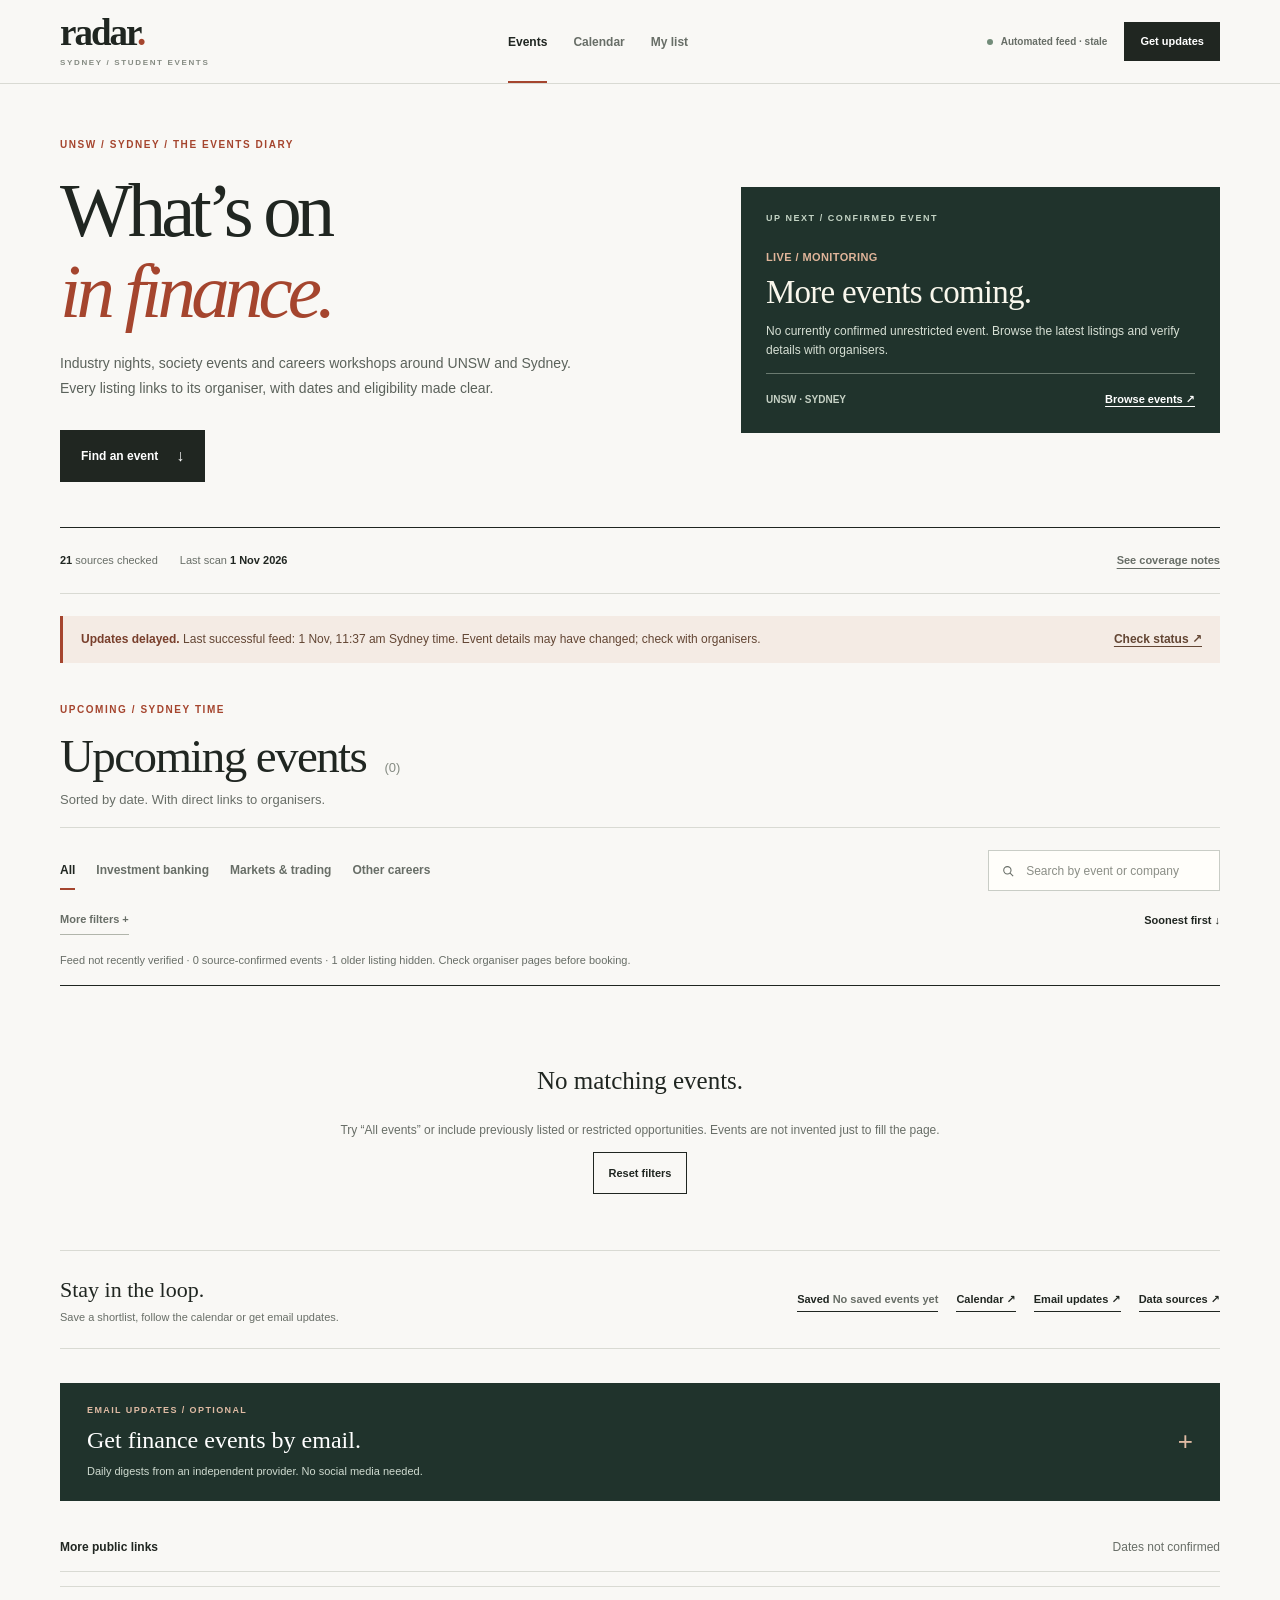
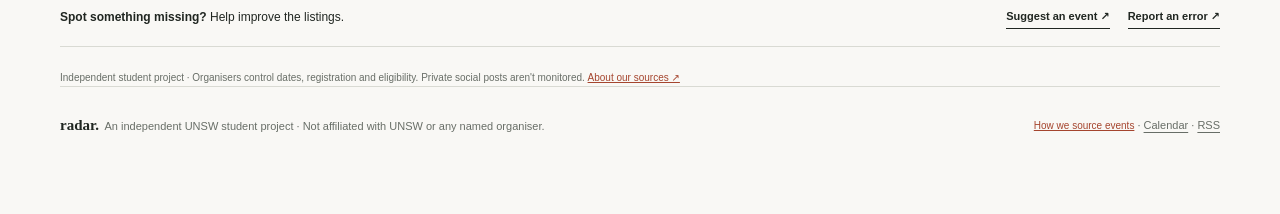
==== commit e901bd0c: "Disclose stale event-feed status rather than implying uninterrupted verification" ====
--- a/index.html
+++ b/index.html
@@ -15,6 +15,7 @@
 <section class="page active" id="page-discover">
   <div class="hero"><div class="hero-copy"><div class="eyebrow">UNSW / SYDNEY / THE EVENTS DIARY</div><h1>What’s on<br><span>in finance.</span></h1><p>Industry nights, society events and careers workshops around UNSW and Sydney. Every listing links to its organiser, with dates and eligibility made clear.</p><div class="hero-actions"><button class="cta" id="explore">Find an event <span class="arrow">↓</span></button></div></div><div class="hero-art" aria-hidden="false"><article class="next"><div class="eyebrow">UP NEXT / CONFIRMED EVENT</div><div class="next-date" id="spotlight-date">Checking latest events</div><h2 id="spotlight-title">Next on the calendar.</h2><small id="spotlight-desc">Source-backed opportunities around UNSW and Sydney.</small><div class="next-foot"><span id="spotlight-organiser">UNSW · SYDNEY</span><a id="spotlight-link" href="#feedanchor">Browse events ↗</a></div></article></div></div>
   <div class="utility"><div class="h-status"><span class="boxy"><strong id="sourcecounter">3</strong> sources checked</span><span class="boxy">Last scan <strong id="snapshotdate">31 Oct 2026</strong></span></div><button class="hintlink" data-goto="sources">See coverage notes</button></div>
+  <div class="sync-alert" id="sync-alert" role="status" hidden><div><strong>Updates delayed.</strong> <span id="sync-alert-detail">Our last successful scan is out of date. Confirm event details with organisers.</span></div><a href="https://github.com/zacfraser95-eng/Finance-Radar/actions" target="_blank" rel="noopener noreferrer">Check status ↗</a></div>
   <div class="sectiontop" id="feedanchor"><div><div class="kicker">UPCOMING / SYDNEY TIME</div><h2>Upcoming events <span class="count" id="eventcount"></span></h2><p>Sorted by date. With direct links to organisers.</p></div></div>
   <div class="toolbar"><div class="chips" id="filters">
     <button class="chip active" data-filter="all">All</button>
@@ -59,7 +60,7 @@
 <div class="feedbackline" id="feedback-section"><span><strong>Spot something missing?</strong> Help improve the listings.</span><span><a href="https://github.com/zacfraser95-eng/Finance-Radar/issues/new?template=suggest-event.yml" target="_blank" rel="noopener noreferrer">Suggest an event ↗</a><a href="https://github.com/zacfraser95-eng/Finance-Radar/issues/new?template=bug-report.yml" target="_blank" rel="noopener noreferrer">Report an error ↗</a></span></div>
   <p class="fineprint">Independent student project · Organisers control dates, registration and eligibility. Private social posts aren't monitored. <button data-goto="sources">About our sources ↗</button></p>
 </section>
-<section class="page" id="page-calendar"><div class="insidepage"><div class="kicker">THE DATE VIEW / 02</div><h1>Your events,<br><span>by date.</span></h1><p class="lead">A calendar of known events, not a replacement for official registration. Click a listing to view eligibility and source evidence.</p><div class="calendarbar"><div class="cal-pager"><button id="prevmonth" aria-label="Previous month">←</button><strong id="monthname"></strong><button id="nextmonth" aria-label="Next month">→</button></div><button class="morelink" data-goto="discover">Back to event feed ↗</button></div><div class="calendar" id="calendargrid"></div><p class="calendar-legend">Times shown in Sydney local time. Events without confirmed times should be checked with the organiser before adding to your calendar.</p></div></section>
+<section class="page" id="page-calendar"><div class="insidepage"><div class="kicker">THE DATE VIEW / 02</div><h1>Your events,<br><span>by date.</span></h1><p class="lead">A calendar of known events, not a replacement for official registration. Click a listing to view eligibility and source evidence.</p><div class="calendarbar"><div class="cal-pager"><button id="prevmonth" aria-label="Previous month">←</button><strong id="monthname"></strong><button id="nextmonth" aria-label="Next month">→</button></div><button class="morelink" data-goto="discover">Back to event feed ↗</button></div><div class="calendar" id="calendargrid"></div><div class="calendar-controls"><label><input type="checkbox" id="calendar-restricted" /> Include eligibility-restricted events</label><span>Confirmed events only</span></div><div class="calendar-agenda" id="calendar-agenda" aria-label="Events this month"></div><p class="calendar-legend">Times shown in Sydney local time. Events without confirmed times should be checked with the organiser before adding to your calendar.</p></div></section>
 <section class="page" id="page-saved"><div class="insidepage"><div class="kicker">YOUR SHORTLIST / 03</div><h1>Your saved<br><span>events.</span></h1><p class="lead">Saved events stay in this browser only. They aren't synced to an account or shared with organisers.</p><div class="eventlist savedlist" id="saved-events"></div></div></section>
 <section class="page" id="page-sources"><div class="insidepage"><div class="kicker">TRUST & COVERAGE / 04</div><h1>Behind the<br><span>listings.</span></h1><p class="lead">The hardest part of an event aggregator is coverage. This version is built to show where each listing came from, the last verified snapshot, and sources that still need a better integration.</p><div class="notice"><span class="i">i</span><div><strong id="syncinfo">Public-feed status</strong> Scheduled GitHub Actions scans check source availability; private social media content still needs consent or society participation.</div></div><table class="source-table"><thead><tr><th>Organiser</th><th>Collection path</th><th>Coverage</th><th>Limitation</th></tr></thead><tbody id="sourcebody"></tbody></table><div class="split"><div class="infobox"><div class="kicker">GOOD DATA / FOUR RULES</div><h3 class="info-title">We'd rather miss a count than invent certainty.</h3><ol class="bullets"><li>No listing without an organiser link.</li><li>Past events disappear from the upcoming feed.</li><li>The same event from FMAA and UNSW appears only once.</li><li>Restricted eligibility and unknown times stay visible.</li></ol></div><div class="infobox"><div class="kicker">NEXT SOURCE TO UNLOCK</div><h3 class="info-title">Newsletters & society partnerships.</h3><p class="info-copy">FINSOC and other societies may advertise only through private social channels. A forwarded newsletter inbox or an approved organiser event feed is the most robust fallback. There is no reliable way to promise complete coverage from public scraping alone.</p><button class="morelink" style="margin-top:20px" data-goto="discover">Back to events ↗</button></div></div></div></section>
 <footer class="foot"><span><span class="footer-brand">radar.</span>&nbsp; An independent UNSW student project · Not affiliated with UNSW or any named organiser.</span><span><button data-goto="sources" class="footerlink">How we source events</button> · <a href="./events.ics">Calendar</a> · <a href="./events.xml">RSS</a></span></footer>
@@ -72,6 +73,8 @@
 'use strict';
 const SEED=JSON.parse(document.getElementById('seed-data').textContent);
 const DATA=(window.RADAR_SYNC&&Array.isArray(window.RADAR_SYNC.events))?window.RADAR_SYNC:SEED;
+const feedTimestamp=Date.parse(DATA.generated_at||'');
+const isFeedStale=()=>DATA.mode!=='scheduled_sync'||!Number.isFinite(feedTimestamp)||Date.now()-feedTimestamp>36*60*60*1000;
 const events=DATA.events.slice().filter(e=>e&&e.id&&e.title&&e.starts_at&&Array.isArray(e.source_urls)&&e.source_urls.length);
 const signals=(Array.isArray(DATA.signals)?DATA.signals:[]).filter(x=>x&&x.id&&x.title&&/^https:\/\//.test(x.url));
 const $=(s)=>document.querySelector(s);
@@ -87,35 +90,112 @@
 const sydneyParts=date=>Object.fromEntries(new Intl.DateTimeFormat('en-AU',{timeZone:'Australia/Sydney',year:'numeric',month:'2-digit',day:'2-digit'}).formatToParts(date).filter(p=>p.type!=='literal').map(p=>[p.type,p.value]));
 const todayStamp=()=>{const p=sydneyParts(new Date());return p.year+'-'+p.month+'-'+p.day};
 const now=new Date();
+let calendarIncludeRestricted=false;
 let page='discover',filter='all',search='',sortReverse=false,includeRestricted=false,includeLastKnown=false,month=new Date(Date.UTC(Number(sydneyParts(new Date()).year),Number(sydneyParts(new Date()).month)-1,1));
 let saved=new Set();try{saved=new Set(JSON.parse(localStorage.getItem('radar-v3-saved')||'[]'))}catch(e){}
+const validSavedIds=new Set(events.map(e=>e.id));saved=new Set([...saved].filter(id=>validSavedIds.has(id)));
 function persist(){try{localStorage.setItem('radar-v3-saved',JSON.stringify([...saved]))}catch(e){}updateCounts()}
 function notify(msg){const s=$('#snackbar');s.textContent=msg;s.classList.add('show');clearTimeout(notify.id);notify.id=setTimeout(()=>s.classList.remove('show'),2800)}
-function eligibleEvents(){return events.filter(e=>{if(e.starts_at.length===10)return e.starts_at>=todayStamp();return localDate(e)>=new Date(now.getTime()-1000*60*60*4)})}
+function eligibleEvents(){const today=todayStamp(),clock=Date.now();return events.filter(e=>{if(e.ends_at&&e.ends_at.length>10){const end=Date.parse(e.ends_at);if(Number.isFinite(end)&&end<=clock)return false;}if(e.starts_at.length===10)return e.starts_at>=today;return startStamp(e)>=today||(e.ends_at&&Date.parse(e.ends_at)>clock)})}
 function matchesFilter(e){const t=String(e.category||'').toLowerCase();if(filter==='investment')return t.includes('investment banking');if(filter==='markets')return /markets|trading|asset management/.test(t);if(filter==='other')return !/investment banking|markets|trading|asset management/.test(t);return true}
 function getItems(){return eligibleEvents().filter(e=>{if(e.fit==='restricted'&&!includeRestricted)return false;if(e.collection_status==='last_known'&&!includeLastKnown)return false;if(!matchesFilter(e))return false;return(e.title+' '+e.organiser+' '+e.subtitle+' '+e.tags.join(' ')).toLowerCase().includes(search.toLowerCase())}).sort((a,b)=>sortReverse?localDate(b)-localDate(a):localDate(a)-localDate(b))}
 function datePart(e){const d=localDate(e),month=localMonth.format(d).toUpperCase(),day=new Intl.DateTimeFormat('en-AU',{timeZone:'Australia/Sydney',day:'2-digit'}).format(d);return `<div class="date"><small>${esc(month)}</small><b>${day}</b></div>`}
-function row(e){const restrict=e.fit==='restricted';const src=e.sources.join(' + ');const relevant=restrict?'Check eligibility':e.fit==='high'?'Finance careers':'Career development';return `<article class="event">${datePart(e)}<div class="event-main"><div class="event-type">${esc(e.category)}</div><button class="event-name event-title" data-open="${esc(e.id)}" aria-label="View ${esc(e.title)}">${esc(e.title)} <span aria-hidden="true">↗</span></button><div class="event-description">${esc(e.organiser)} · ${esc(e.location)}</div><div class="event-pills">${e.collection_status==='last_known'?'<span class="pill eligible">Not reconfirmed</span>':'<span class="pill">Verified on source</span>'}${restrict?'<span class="pill eligible">Eligibility restricted</span>':''}${e.confidence==='details-incomplete'?'<span class="pill">Details to check</span>':''}</div></div><div class="event-right"><strong>${esc(localWeekday.format(localDate(e)))} · ${esc(timeRange(e))}</strong><span>${esc(e.format||'View details')}</span></div><div class="event-actions"><button class="square ${saved.has(e.id)?'saved':''}" data-save="${esc(e.id)}" title="${saved.has(e.id)?'Remove bookmark':'Save event'}" aria-label="${saved.has(e.id)?'Remove saved event':'Save event'}">${saved.has(e.id)?'★':'☆'}</button></div></article>`}
-function render(){const current=eligibleEvents();const confirmed=current.filter(e=>e.collection_status==='current').length;const unconfirmed=current.filter(e=>e.collection_status==='last_known').length;$('#verification-summary').textContent=confirmed+' confirmed upcoming event'+(confirmed===1?'':'s')+(unconfirmed?' · '+unconfirmed+' older listing'+(unconfirmed===1?'':'s')+' hidden':'')+'. Every registration opens the organiser’s website.';const items=getItems();$('#events').innerHTML=items.length?items.map(row).join(''):`<div class="empty"><h3>No matching events.</h3><p>${search?'Try a broader search.':'Try “All events” or include previously listed or restricted opportunities. Events are not invented just to fill the page.'}</p><button class="outline" id="clearfilters">Reset filters</button></div>`;$('#eventcount').textContent=`(${items.length})`;$('#saved-events').innerHTML=events.filter(e=>saved.has(e.id)).map(row).join('')||`<div class="empty"><h3>Nothing saved yet.</h3><p>Bookmark an event from the discovery feed to see it here.</p><button class="outline" data-goto="discover">Find events ↗</button></div>`;updateCounts()}
+function renderSyncHealth(){const box=$('#sync-alert');box.hidden=!isFeedStale();if(!box.hidden){const when=Number.isFinite(feedTimestamp)?new Date(feedTimestamp).toLocaleString('en-AU',{timeZone:'Australia/Sydney',day:'numeric',month:'short',hour:'numeric',minute:'2-digit'}):'unknown';$('#sync-alert-detail').textContent='Last successful feed: '+when+' Sydney time. Event details may have changed; check with organisers.';}}
+function row(e){const restrict=e.fit==='restricted';const src=e.sources.join(' + ');const relevant=restrict?'Check eligibility':e.fit==='high'?'Finance careers':'Career development';return `<article class="event">${datePart(e)}<div class="event-main"><div class="event-type">${esc(e.category)}</div><button class="event-name event-title" data-open="${esc(e.id)}" aria-label="View ${esc(e.title)}">${esc(e.title)} <span aria-hidden="true">↗</span></button><div class="event-description">${esc(e.organiser)} · ${esc(e.location)}</div><div class="event-pills">${e.collection_status==='last_known'?'<span class="pill eligible">Not reconfirmed</span>':(isFeedStale()?'<span class="pill eligible">Last scan outdated</span>':'<span class="pill">Verified on source</span>')}${restrict?'<span class="pill eligible">Eligibility restricted</span>':''}${e.confidence==='details-incomplete'?'<span class="pill">Details to check</span>':''}</div></div><div class="event-right"><strong>${esc(localWeekday.format(localDate(e)))} · ${esc(timeRange(e))}</strong><span>${esc(e.format||'View details')}</span></div><div class="event-actions"><button class="square ${saved.has(e.id)?'saved':''}" data-save="${esc(e.id)}" title="${saved.has(e.id)?'Remove bookmark':'Save event'}" aria-label="${saved.has(e.id)?'Remove saved event':'Save event'}">${saved.has(e.id)?'★':'☆'}</button></div></article>`}
+function render(){const current=eligibleEvents();const confirmed=current.filter(e=>e.collection_status==='current').length;const unconfirmed=current.filter(e=>e.collection_status==='last_known').length;$('#verification-summary').textContent=(isFeedStale()?'Feed not recently verified · ':'')+confirmed+' source-confirmed event'+(confirmed===1?'':'s')+(unconfirmed?' · '+unconfirmed+' older listing'+(unconfirmed===1?'':'s')+' hidden':'')+'. Check organiser pages before booking.';const items=getItems();$('#events').innerHTML=items.length?items.map(row).join(''):`<div class="empty"><h3>No matching events.</h3><p>${search?'Try a broader search.':'Try “All events” or include previously listed or restricted opportunities. Events are not invented just to fill the page.'}</p><button class="outline" id="clearfilters">Reset filters</button></div>`;$('#eventcount').textContent=`(${items.length})`;$('#saved-events').innerHTML=events.filter(e=>saved.has(e.id)).map(row).join('')||`<div class="empty"><h3>Nothing saved yet.</h3><p>Bookmark an event from the discovery feed to see it here.</p><button class="outline" data-goto="discover">Find events ↗</button></div>`;updateCounts()}
 function updateCounts(){$('#navsave').textContent=saved.size?'('+saved.size+')':'';$('#savedcount').textContent=saved.size?`${saved.size} saved event${saved.size!==1?'s':''}`:'No saved events yet'}
 function navigate(to){page=to;document.querySelectorAll('.page').forEach(e=>e.classList.toggle('active',e.id==='page-'+to));document.querySelectorAll('[data-page]').forEach(e=>e.classList.toggle('active',e.dataset.page===to));if(to==='calendar')renderCalendar();if(to==='saved')render();window.scrollTo({top:0,behavior:'smooth'});try{history.replaceState(null,'','#'+to)}catch(e){}}
 function renderSources(){const s=DATA.sources||[];$('#sourcecounter').textContent=s.filter(x=>x.last_check&&x.last_check.status!=='error').length;$('#snapshotdate').textContent=new Date(DATA.generated_at||'2026-10-31').toLocaleDateString('en-AU',{day:'numeric',month:'short',year:'numeric',timeZone:'Australia/Sydney'});$('#sourcebody').innerHTML=s.map(x=>{const health=x.last_check;const bad=x.coverage!=='public'||(health&&health.status==='error');const status=health?(health.status==='ok'?'Checked · events found':health.status==='accessible_empty'?'Checked · no dated listings extracted':health.status==='social_only'?'Social-only · no feed access':health.status==='publications_only'?'Public archive · not event listings':health.status==='links_only'?'Public links · dates unverified':health.status==='error'?'Check failed':'Review source'):(x.coverage==='public'?'Public listings':x.coverage==='limited'?'Limited visibility':'Partial visibility');return `<tr><td><strong>${esc(x.name)}</strong><br><a href="${esc(x.url)}" target="_blank" rel="noopener noreferrer">Official site ↗</a></td><td>${esc(x.method)}</td><td><span class="coverage-status ${bad?'partial':''}">${esc(status)}</span></td><td>${esc(x.note)}${health?'<br><small>Last automated check: '+esc(health.checked_at||'unknown')+' · '+esc(health.note||'')+'</small>':''}</td></tr>`}).join('');const active=DATA.mode==='scheduled_sync';const age=Date.now()-new Date(DATA.generated_at).getTime();$('#topstatus').textContent=active?(age>1000*60*60*24?'Automated feed · stale':'Automated feed'):'Reviewed snapshot';$('#syncinfo').textContent=active?'Collector snapshot — last run '+new Date(DATA.generated_at).toLocaleString('en-AU',{timeZone:'Australia/Sydney'}):'Reviewed snapshot, not live automation.'}
-function renderSpotlight(){const best=eligibleEvents().filter(e=>e.collection_status==='current'&&e.fit!=='restricted').sort((a,b)=>localDate(a)-localDate(b))[0];const d=$('#spotlight-date'),t=$('#spotlight-title'),desc=$('#spotlight-desc'),org=$('#spotlight-organiser'),link=$('#spotlight-link');if(!best){d.textContent='LIVE / MONITORING';t.textContent='More events coming.';desc.textContent='No currently confirmed unrestricted event. Browse the latest listings and verify details with organisers.';org.textContent='UNSW · SYDNEY';link.href='#feedanchor';return;}d.textContent=localWeekday.format(localDate(best)).toUpperCase()+' · '+new Intl.DateTimeFormat('en-AU',{timeZone:'Australia/Sydney',day:'numeric',month:'short'}).format(localDate(best)).toUpperCase()+' · '+time(best);t.textContent=best.title;desc.textContent=best.subtitle;org.textContent=best.organiser+' · '+best.category;link.href=best.registration_url||best.source_urls[0];link.textContent='Official listing ↗';link.target='_blank';link.rel='noopener noreferrer';}
+function renderSpotlight(){const best=eligibleEvents().filter(e=>e.collection_status==='current'&&e.fit!=='restricted').sort((a,b)=>localDate(a)-localDate(b))[0];const d=$('#spotlight-date'),t=$('#spotlight-title'),desc=$('#spotlight-desc'),org=$('#spotlight-organiser'),link=$('#spotlight-link');if(!best){d.textContent='LIVE / MONITORING';t.textContent='More events coming.';desc.textContent='No currently confirmed unrestricted event. Browse the latest listings and verify details with organisers.';org.textContent='UNSW · SYDNEY';link.href='#feedanchor';return;}d.textContent=localWeekday.format(localDate(best)).toUpperCase()+' · '+new Intl.DateTimeFormat('en-AU',{timeZone:'Australia/Sydney',day:'numeric',month:'short'}).format(localDate(best)).toUpperCase()+' · '+time(best);t.textContent=best.title;desc.textContent=best.subtitle;org.textContent=best.organiser+' · '+best.category;link.href=best.registration_url||best.source_urls[0];link.textContent=isFeedStale()?'Verify with organiser ↗':'Official listing ↗';link.target='_blank';link.rel='noopener noreferrer';}
 function renderSignals(){
   const section=$('#signals-section'),body=$('#signal-list');
   if(!section||!body)return;
   section.hidden=!signals.length;
   body.innerHTML=signals.slice(0,12).map(x=>`<article class="signal-item"><div class="signal-meta">${esc(x.organiser)} · DATE NOT VERIFIED</div><b>${esc(x.title)}</b><div class="signal-meta">Not a confirmed future event. Check the official registration page before planning.</div><a href="${esc(x.url)}" target="_blank" rel="noopener noreferrer">Inspect public link ↗</a></article>`).join('');
 }
-function eventDetails(e){return `<div class="kicker">${esc(e.category)} / ${e.collection_status==='last_known'?'LAST-KNOWN LISTING':'SOURCE-BACKED'}</div><h2 id="drawer-title">${esc(e.title)}</h2><p class="desc">${esc(e.subtitle)}</p><div class="detailrow"><label>Date</label><div>${esc(localLong.format(localDate(e)))}</div></div><div class="detailrow"><label>Time</label><div>${esc(timeRange(e))} ${e.starts_at.length>10?'(Sydney time)':''}</div></div><div class="detailrow"><label>Location</label><div>${esc(e.location)}</div></div><div class="detailrow"><label>Organiser</label><div>${esc(e.organiser)}</div></div><div class="detailrow"><label>Eligibility</label><div>${esc(e.eligibility)}</div></div><div class="detailrow"><label>Evidence</label><div>${e.source_urls.map((url,i)=>`<a href="${esc(url)}" target="_blank" rel="noopener noreferrer">${esc(e.sources[i]||'Official source')} ↗</a>`).join('<br>')}<br><small style="color:#91a6c9">Last seen/reviewed ${esc(e.last_seen_on||e.verified_on||'date unavailable')}${e.collection_status==='last_known'?' · not confirmed in latest scan':''}</small></div></div><div class="why"><b>${e.fit==='restricted'?'Eligibility check':'Why it made the cut'}</b>${esc(e.relevance_reason)}</div><div class="drawer-actions"><a class="cta" href="${esc(e.registration_url||e.source_urls[0])}" target="_blank" rel="noopener noreferrer">View organiser link <span class="arrow">↗</span></a><button class="outline" data-save="${esc(e.id)}">${saved.has(e.id)?'★ Saved':'☆ Save'}</button><button class="outline" ${e.starts_at.length===10?'disabled title="Time not yet available"':''} data-ics="${esc(e.id)}">Add to calendar ↓</button></div><div class="micro">The organiser controls availability and registration. RADAR does not book your place or guarantee entry.</div>`}
-function openEvent(id){const e=events.find(e=>e.id===id);if(!e)return;$('#detail').innerHTML=eventDetails(e);$('#modal').classList.add('show');$('#closemodal').focus();document.body.style.overflow='hidden'}
-function closeEvent(){$('#modal').classList.remove('show');document.body.style.overflow=''}
+function eventDetails(e){return `<div class="kicker">${esc(e.category)} / ${e.collection_status==='last_known'?'NOT RECONFIRMED':'CONFIRMED IN LATEST SCAN'}</div><h2 id="drawer-title">${esc(e.title)}</h2><p class="desc">${esc(e.subtitle)}</p><div class="detailrow"><label>Date</label><div>${esc(localLong.format(localDate(e)))}</div></div><div class="detailrow"><label>Time</label><div>${esc(timeRange(e))} ${e.starts_at.length>10?'(Sydney time)':''}</div></div><div class="detailrow"><label>Location</label><div>${esc(e.location)}</div></div><div class="detailrow"><label>Organiser</label><div>${esc(e.organiser)}</div></div><div class="detailrow"><label>Eligibility</label><div>${esc(e.eligibility)}</div></div><div class="detailrow"><label>Evidence</label><div>${e.source_urls.map((url,i)=>`<a href="${esc(url)}" target="_blank" rel="noopener noreferrer">${esc(e.sources[i]||'Official source')} ↗</a>`).join('<br>')}<br><small style="color:#91a6c9">Source reviewed ${esc(e.last_seen_on||e.verified_on||'date unavailable')}${e.collection_status==='last_known'?' · not confirmed in latest scan':''}</small></div></div><div class="why"><b>${e.fit==='restricted'?'Eligibility check':'Why it made the cut'}</b>${esc(e.relevance_reason)}</div><div class="drawer-actions"><a class="cta" href="${esc(e.registration_url||e.source_urls[0])}" target="_blank" rel="noopener noreferrer">Official event page <span class="arrow">↗</span></a><button class="outline" data-save="${esc(e.id)}">${saved.has(e.id)?'★ Saved':'☆ Save'}</button><button class="outline" ${e.collection_status==='last_known'?'disabled title="Not confirmed in latest scan"':''} data-ics="${esc(e.id)}">${e.starts_at.length===10?'Save all-day date ↓':'Add to calendar ↓'}</button><button class="outline" data-share="${esc(e.id)}">Copy event link ↗</button></div><div class="micro">The organiser controls registration and event details. Dates or eligibility may change.</div>`}
+
+let previousEventFocus=null,previousEventHash='#discover';
+function openEvent(id,fromSharedLink=false){
+  const e=events.find(item=>item.id===id);
+  if(!e)return;
+  if(!$('#modal').classList.contains('show')){
+    previousEventFocus=fromSharedLink?null:document.activeElement;
+    previousEventHash=fromSharedLink?'#discover':(window.location.hash||'#'+page);
+  }
+  $('#detail').innerHTML=eventDetails(e);
+  $('#modal').classList.add('show');
+  document.body.style.overflow='hidden';
+  try{history.replaceState(null,'','#event='+encodeURIComponent(e.id))}catch(err){}
+  $('#closemodal').focus();
+}
+function closeEvent(){
+  if(!$('#modal').classList.contains('show'))return;
+  $('#modal').classList.remove('show');
+  document.body.style.overflow='';
+  if(window.location.hash.startsWith('#event=')){
+    try{history.replaceState(null,'',previousEventHash)}catch(err){}
+  }
+  if(previousEventFocus&&previousEventFocus.isConnected)previousEventFocus.focus();
+  previousEventFocus=null;
+}
+function shareEvent(id){
+  const e=events.find(item=>item.id===id);
+  if(!e)return;
+  const address=window.location.origin+window.location.pathname+'#event='+encodeURIComponent(e.id);
+  if(navigator.clipboard&&window.isSecureContext){
+    navigator.clipboard.writeText(address).then(()=>notify('Event link copied')).catch(()=>window.prompt('Copy this event link:',address));
+  }else{
+    window.prompt('Copy this event link:',address);
+  }
+}
 function escapeICS(s){return String(s).replace(/\\/g,'\\\\').replace(/\n/g,'\\n').replace(/,/g,'\\,').replace(/;/g,'\\;')}
 function stampUTC(iso){return new Date(iso).toISOString().replace(/[-:]/g,'').replace(/\.\d{3}/,'')}
-function addICS(id){const e=events.find(e=>e.id===id);if(!e||e.starts_at.length===10){notify('No confirmed time yet — use the official listing.');return}const end=e.ends_at||new Date(localDate(e).getTime()+3600000).toISOString();const ics=['BEGIN:VCALENDAR','VERSION:2.0','PRODID:-//RADAR//UNSW Finance//EN','BEGIN:VEVENT','UID:'+escapeICS(e.id)+'@unsw-finance-radar.local','DTSTAMP:'+stampUTC(new Date().toISOString()),'DTSTART:'+stampUTC(e.starts_at),'DTEND:'+stampUTC(end),'SUMMARY:'+escapeICS(e.title),'DESCRIPTION:'+escapeICS(e.subtitle+' | Original listing: '+e.source_urls[0]),'LOCATION:'+escapeICS(e.location),'URL:'+escapeICS(e.registration_url||e.source_urls[0]),'END:VEVENT','END:VCALENDAR'].join('\r\n');const blob=new Blob([ics],{type:'text/calendar;charset=utf-8'});const url=URL.createObjectURL(blob);const a=document.createElement('a');a.href=url;a.download='radar-'+e.id+'.ics';document.body.appendChild(a);a.click();a.remove();setTimeout(()=>URL.revokeObjectURL(url),1200);notify('Calendar file created — confirm details with organiser.')}
-function renderCalendar(){const year=month.getUTCFullYear(),m=month.getUTCMonth();$('#monthname').textContent=month.toLocaleDateString('en-AU',{month:'long',year:'numeric',timeZone:'UTC'});let start=(new Date(Date.UTC(year,m,1)).getUTCDay()+6)%7;let days=new Date(Date.UTC(year,m+1,0)).getUTCDate();let length=Math.ceil((start+days)/7)*7;let out=['Mon','Tue','Wed','Thu','Fri','Sat','Sun'].map(d=>`<div class="calhead">${d}</div>`).join('');const evs=eligibleEvents().filter(e=>e.collection_status==='current');for(let i=0;i<length;i++){const day=i-start+1,inside=day>=1&&day<=days;const d=new Date(Date.UTC(year,m,day));const dt=d.toISOString().slice(0,10);const dayevents=evs.filter(e=>startStamp(e)===dt);const today=(todayStamp()===dt);out+=`<div class="calday ${inside?'':'other'} ${today?'today':''}"><span class="num">${d.getUTCDate()}</span>${dayevents.slice(0,3).map(e=>`<button class="cal-item" data-open="${esc(e.id)}" title="${esc(e.title)}">${esc(e.title)}</button>`).join('')}</div>`}$('#calendargrid').innerHTML=out}
-function attach(){document.addEventListener('click',e=>{const go=e.target.closest('[data-goto]');if(go){navigate(go.dataset.goto);closeEvent();return}const nav=e.target.closest('[data-page]');if(nav){navigate(nav.dataset.page);return}const fil=e.target.closest('[data-filter]');if(fil){filter=fil.dataset.filter;document.querySelectorAll('[data-filter]').forEach(n=>n.classList.toggle('active',n===fil));render();return}const b=e.target.closest('[data-save]');if(b){const id=b.dataset.save;saved.has(id)?saved.delete(id):saved.add(id);persist();render();if($('#modal').classList.contains('show')){const item=events.find(e=>e.id===id);if(item)$('#detail').innerHTML=eventDetails(item)}return}const open=e.target.closest('[data-open]');if(open){openEvent(open.dataset.open);return}const ics=e.target.closest('[data-ics]');if(ics){addICS(ics.dataset.ics);return}if(e.target.id==='clearfilters'){filter='all';search='';$('#search').value='';$('#restricted').checked=false;includeRestricted=false;$('#lastknown').checked=false;includeLastKnown=false;document.querySelectorAll('[data-filter]').forEach(n=>n.classList.toggle('active',n.dataset.filter==='all'));render();return}if(e.target.closest('[data-open-page]')){closeEvent();navigate(e.target.closest('[data-open-page]').dataset.openPage)}});$('#explore').addEventListener('click',()=>$('#feedanchor').scrollIntoView({behavior:'smooth'}));$('#search').addEventListener('input',e=>{search=e.target.value;render()});$('#restricted').addEventListener('change',e=>{includeRestricted=e.target.checked;render()});$('#lastknown').addEventListener('change',e=>{includeLastKnown=e.target.checked;render()});$('#sortbtn').addEventListener('click',()=>{sortReverse=!sortReverse;$('#sortbtn').textContent=sortReverse?'Latest first ↑':'Soonest first ↓';render()});$('#prevmonth').addEventListener('click',()=>{month=new Date(Date.UTC(month.getUTCFullYear(),month.getUTCMonth()-1,1));renderCalendar()});$('#nextmonth').addEventListener('click',()=>{month=new Date(Date.UTC(month.getUTCFullYear(),month.getUTCMonth()+1,1));renderCalendar()});$('#prefsbtn').addEventListener('click',()=>{navigate('discover');$('#email-updates').open=true;$('#email-updates').scrollIntoView({behavior:'smooth'})});$('#alertlink').addEventListener('click',()=>{$('#email-updates').open=true;$('#email-updates').scrollIntoView({behavior:'smooth'})});$('#closemodal').addEventListener('click',closeEvent);$('#modal').addEventListener('click',e=>{if(e.target.id==='modal')closeEvent()});document.addEventListener('keydown',e=>{if(e.key==='Escape')closeEvent()})}
-attach();renderSources();renderSpotlight();renderSignals();render();if(location.hash.match(/^#(discover|calendar|saved|sources)$/))navigate(location.hash.slice(1));else if(location.hash==='#email-updates'){$('#email-updates').open=true;$('#email-updates').scrollIntoView();}
+
+function foldICS(line){
+  let output='',col=0;
+  for(const char of String(line)){
+    const size=new TextEncoder().encode(char).length;
+    if(col+size>75){output+='\r\n ';col=1;}
+    output+=char;col+=size;
+  }
+  return output;
+}
+function addICS(id){
+  const e=events.find(item=>item.id===id);
+  if(!e||e.collection_status==='last_known'){notify('Event not confirmed — check with the organiser');return;}
+  const official=e.registration_url||e.source_urls[0];
+  const lines=['BEGIN:VCALENDAR','VERSION:2.0','PRODID:-//Finance Radar//Student Events//EN',
+    'CALSCALE:GREGORIAN','BEGIN:VEVENT','UID:'+escapeICS(e.id)+'@finance-radar.events',
+    'DTSTAMP:'+stampUTC(new Date().toISOString())];
+  const allDay=e.starts_at.length===10;
+  if(allDay){
+    const next=new Date(e.starts_at+'T00:00:00Z');
+    next.setUTCDate(next.getUTCDate()+1);
+    lines.push('DTSTART;VALUE=DATE:'+e.starts_at.replace(/-/g,''));
+    lines.push('DTEND;VALUE=DATE:'+next.toISOString().slice(0,10).replace(/-/g,''));
+  }else{
+    lines.push('DTSTART:'+stampUTC(e.starts_at));
+    if(e.ends_at&&Date.parse(e.ends_at)>Date.parse(e.starts_at)){
+      lines.push('DTEND:'+stampUTC(e.ends_at));
+    }
+  }
+  lines.push('SUMMARY:'+escapeICS(e.title));
+  lines.push('DESCRIPTION:'+escapeICS((e.subtitle||'')+'\nVerify the time and eligibility with the organiser: '+official));
+  lines.push('LOCATION:'+escapeICS(e.location||'See organiser'));
+  lines.push('URL:'+official,'END:VEVENT','END:VCALENDAR');
+  const ics=lines.map(foldICS).join('\r\n')+'\r\n';
+  const blob=new Blob([ics],{type:'text/calendar;charset=utf-8'});
+  const href=URL.createObjectURL(blob);
+  const a=document.createElement('a');
+  a.href=href;a.download='finance-radar-'+e.id+'.ics';
+  document.body.appendChild(a);a.click();a.remove();
+  setTimeout(()=>URL.revokeObjectURL(href),1200);
+  notify(allDay?'All-day date saved — confirm event time':'Calendar file saved — confirm details with organiser');
+}
+function renderCalendar(){const year=month.getUTCFullYear(),m=month.getUTCMonth();$('#monthname').textContent=month.toLocaleDateString('en-AU',{month:'long',year:'numeric',timeZone:'UTC'});let start=(new Date(Date.UTC(year,m,1)).getUTCDay()+6)%7;let days=new Date(Date.UTC(year,m+1,0)).getUTCDate();let length=Math.ceil((start+days)/7)*7;let out=['Mon','Tue','Wed','Thu','Fri','Sat','Sun'].map(d=>`<div class="calhead">${d}</div>`).join('');const evs=eligibleEvents().filter(e=>e.collection_status==='current'&&(calendarIncludeRestricted||e.fit!=='restricted'));for(let i=0;i<length;i++){const day=i-start+1,inside=day>=1&&day<=days;const d=new Date(Date.UTC(year,m,day));const dt=d.toISOString().slice(0,10);const dayevents=evs.filter(e=>startStamp(e)===dt);const today=(todayStamp()===dt);out+=`<div class="calday ${inside?'':'other'} ${today?'today':''}"><span class="num">${d.getUTCDate()}</span>${dayevents.slice(0,3).map(e=>`<button class="cal-item" data-open="${esc(e.id)}" title="${esc(e.title)}">${esc(e.title)}</button>`).join('')}</div>`}$('#calendargrid').innerHTML=out;const prefix=year+'-'+String(m+1).padStart(2,'0')+'-';const agenda=evs.filter(e=>startStamp(e).startsWith(prefix)).sort((a,b)=>localDate(a)-localDate(b));$('#calendar-agenda').innerHTML=agenda.length?'<h2>Events this month</h2>'+agenda.map(e=>'<button class="agenda-item" data-open="'+esc(e.id)+'"><span>'+esc(startStamp(e).slice(8))+' '+esc(localMonth.format(localDate(e)))+'</span><strong>'+esc(e.title)+'</strong><small>'+esc(timeRange(e))+(e.fit==='restricted'?' · Check eligibility':'')+'</small><span aria-hidden="true">↗</span></button>').join(''):'<p class="agenda-empty">No confirmed events this month with the current eligibility setting.</p>'}
+function attach(){document.addEventListener('click',e=>{const go=e.target.closest('[data-goto]');if(go){navigate(go.dataset.goto);closeEvent();return}const nav=e.target.closest('[data-page]');if(nav){navigate(nav.dataset.page);return}const fil=e.target.closest('[data-filter]');if(fil){filter=fil.dataset.filter;document.querySelectorAll('[data-filter]').forEach(n=>n.classList.toggle('active',n===fil));render();return}const b=e.target.closest('[data-save]');if(b){const id=b.dataset.save;saved.has(id)?saved.delete(id):saved.add(id);persist();render();if($('#modal').classList.contains('show')){const item=events.find(e=>e.id===id);if(item)$('#detail').innerHTML=eventDetails(item)}return}const open=e.target.closest('[data-open]');if(open){openEvent(open.dataset.open);return}const ics=e.target.closest('[data-ics]');if(ics){addICS(ics.dataset.ics);return}const share=e.target.closest('[data-share]');if(share){shareEvent(share.dataset.share);return}if(e.target.id==='clearfilters'){filter='all';search='';$('#search').value='';$('#restricted').checked=false;includeRestricted=false;$('#lastknown').checked=false;includeLastKnown=false;document.querySelectorAll('[data-filter]').forEach(n=>n.classList.toggle('active',n.dataset.filter==='all'));render();return}if(e.target.closest('[data-open-page]')){closeEvent();navigate(e.target.closest('[data-open-page]').dataset.openPage)}});$('#explore').addEventListener('click',()=>$('#feedanchor').scrollIntoView({behavior:'smooth'}));$('#search').addEventListener('input',e=>{search=e.target.value;render()});$('#restricted').addEventListener('change',e=>{includeRestricted=e.target.checked;render()});$('#lastknown').addEventListener('change',e=>{includeLastKnown=e.target.checked;render()});$('#sortbtn').addEventListener('click',()=>{sortReverse=!sortReverse;$('#sortbtn').textContent=sortReverse?'Latest first ↑':'Soonest first ↓';render()});$('#prevmonth').addEventListener('click',()=>{month=new Date(Date.UTC(month.getUTCFullYear(),month.getUTCMonth()-1,1));renderCalendar()});$('#nextmonth').addEventListener('click',()=>{month=new Date(Date.UTC(month.getUTCFullYear(),month.getUTCMonth()+1,1));renderCalendar()});$('#calendar-restricted').addEventListener('change',e=>{calendarIncludeRestricted=e.target.checked;renderCalendar()});$('#prefsbtn').addEventListener('click',()=>{navigate('discover');$('#email-updates').open=true;$('#email-updates').scrollIntoView({behavior:'smooth'})});$('#alertlink').addEventListener('click',()=>{$('#email-updates').open=true;$('#email-updates').scrollIntoView({behavior:'smooth'})});$('#closemodal').addEventListener('click',closeEvent);$('#modal').addEventListener('click',e=>{if(e.target.id==='modal')closeEvent()});document.addEventListener('keydown',e=>{if(e.key==='Escape')closeEvent();if(e.key==='Tab'&&$('#modal').classList.contains('show')){const controls=[...$('#modal').querySelectorAll('a[href],button:not([disabled])')].filter(x=>x.getClientRects().length);if(!controls.length)return;const first=controls[0],last=controls[controls.length-1];if(e.shiftKey&&document.activeElement===first){e.preventDefault();last.focus()}else if(!e.shiftKey&&document.activeElement===last){e.preventDefault();first.focus()}}})}
+attach();renderSources();renderSyncHealth();renderSpotlight();renderSignals();render();if(location.hash.match(/^#event=(.+)$/)){try{openEvent(decodeURIComponent(location.hash.slice(7)),true)}catch(err){}}else if(location.hash.match(/^#(discover|calendar|saved|sources)$/))navigate(location.hash.slice(1));else if(location.hash==='#email-updates'){$('#email-updates').open=true;$('#email-updates').scrollIntoView();}
 })();
 </script>
 </body>
--- a/editorial.css
+++ b/editorial.css
@@ -34,3 +34,26 @@
 .feedbackline{border-top:1px solid var(--rule);padding:17px 0;font-size:12px}.feedbackline strong{font-weight:700}
 .fineprint{font-size:10px;line-height:1.7;color:var(--muted);margin:22px 0 0}.fineprint button,.footerlink{padding:0;border:0;background:transparent;color:var(--brick);font-size:10px;text-decoration:underline}
 @media(max-width:760px){.hero{padding:40px 0 27px;gap:25px}.next{min-height:215px}.quicklinks,.feedbackline{align-items:flex-start;flex-direction:column;gap:14px}.quick-actions{gap:14px}.mail-summary{padding:20px}.mail-expanded{padding:0 20px 20px}.mail-expanded .mail-grid{grid-template-columns:1fr}.sectiontop{margin-top:35px}}
+
+/* Calendar agenda, event sharing and accessible details */
+.calendar-controls{display:flex;align-items:center;justify-content:space-between;gap:16px;padding:17px 0;border-bottom:1px solid var(--rule);color:var(--muted);font-size:11px;flex-wrap:wrap}
+.calendar-controls label{display:inline-flex;align-items:center;gap:8px;cursor:pointer;color:var(--ink);font-weight:650}
+.calendar-controls input{accent-color:var(--brick);width:16px;height:16px}
+.calendar-agenda{margin:23px 0 12px}
+.calendar-agenda h2{font:400 25px Georgia,"Times New Roman",serif;margin:0 0 14px;letter-spacing:-.5px}
+.agenda-item{width:100%;border:0;border-top:1px solid var(--rule);background:transparent;display:grid;grid-template-columns:70px minmax(0,1fr) minmax(110px,170px) 22px;gap:15px;align-items:center;text-align:left;padding:15px 0;color:var(--ink)}
+.agenda-item:last-child{border-bottom:1px solid var(--rule)}
+.agenda-item:hover{background:var(--soft)}
+.agenda-item>span:first-child{font-size:12px;font-weight:700;color:var(--brick)}
+.agenda-item strong{font-size:13px;font-weight:650;line-height:1.4}
+.agenda-item small{font-size:11px;color:var(--muted);line-height:1.5}
+.agenda-item>span:last-child{text-align:right;color:var(--brick)}
+.agenda-empty{font-size:12px;color:var(--muted);padding:14px 0;border-top:1px solid var(--rule);line-height:1.7}
+.drawer-actions button,.drawer-actions a{min-height:42px}
+.drawerclose{min-height:42px;min-width:42px}
+@media(max-width:760px){.calendar-controls{align-items:flex-start;flex-direction:column;gap:9px}.agenda-item{grid-template-columns:49px minmax(0,1fr) 18px;gap:11px}.agenda-item small{grid-column:2;grid-row:2}.agenda-item>span:last-child{grid-column:3;grid-row:1}.drawer-actions{gap:9px}}
+
+/* Only displayed when the six-hour source collector has stopped refreshing. */
+.sync-alert{display:flex;align-items:center;justify-content:space-between;gap:20px;margin:22px 0 -7px;padding:14px 18px;background:#f4ebe4;border-left:3px solid var(--brick);font-size:12px;line-height:1.6;color:#634634}
+.sync-alert strong{font-weight:750;color:#783f2c}.sync-alert a{white-space:nowrap;text-decoration:underline;text-underline-offset:3px;font-weight:700}
+@media(max-width:760px){.sync-alert{align-items:flex-start;flex-direction:column;gap:8px;margin:15px 0 0}}
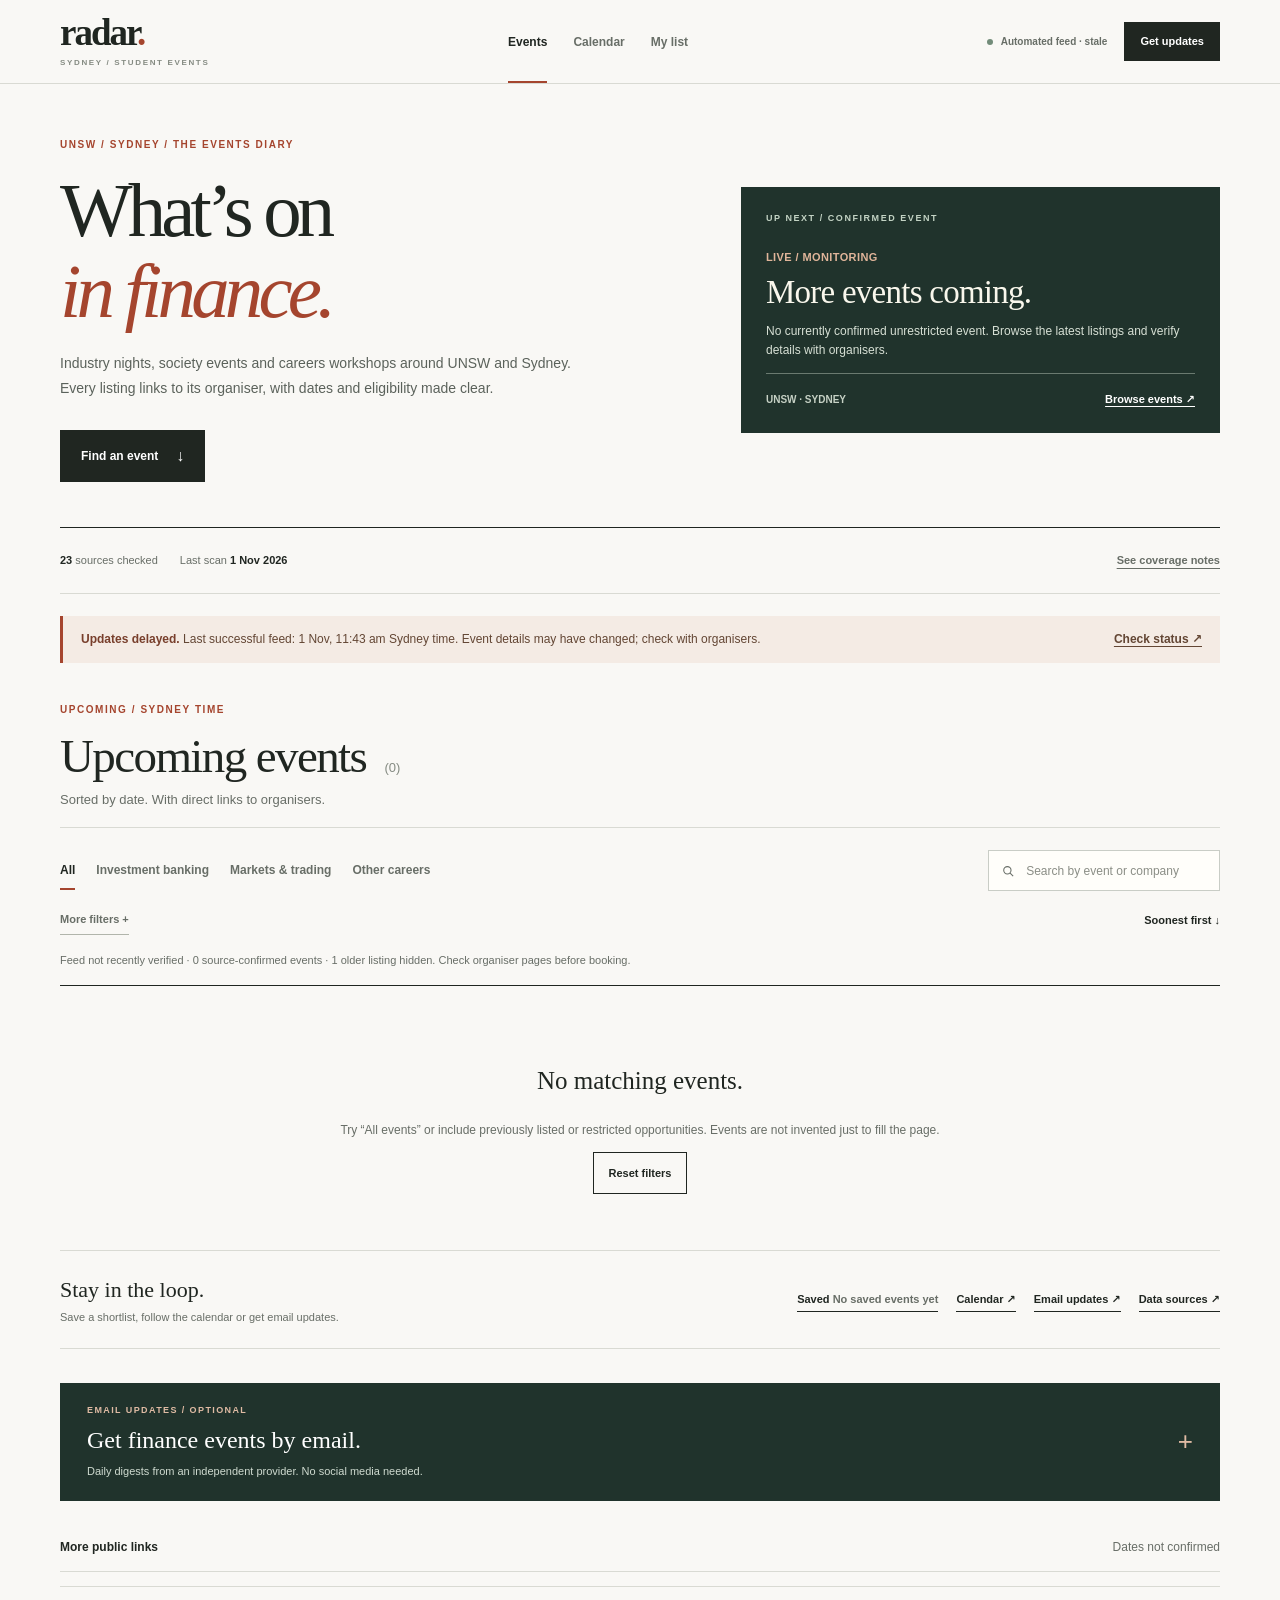
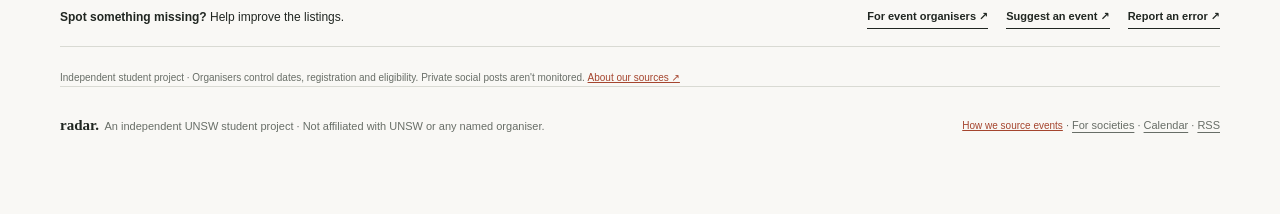
==== commit 7807e703: "Launch society event intake and clarify student vs professional event access" ====
--- a/index.html
+++ b/index.html
@@ -57,13 +57,13 @@
     </div>
   </details>
   <section id="signals-section" class="social-signal-section" hidden><details class="signal-disclosure"><summary>More public links <span>Dates not confirmed</span></summary><p class="signal-disclaimer">These links appear on public society pages, but we couldn't confirm an upcoming event date. Check with the organiser before making plans.</p><div id="signal-list" class="signal-grid"></div></details></section>
-<div class="feedbackline" id="feedback-section"><span><strong>Spot something missing?</strong> Help improve the listings.</span><span><a href="https://github.com/zacfraser95-eng/Finance-Radar/issues/new?template=suggest-event.yml" target="_blank" rel="noopener noreferrer">Suggest an event ↗</a><a href="https://github.com/zacfraser95-eng/Finance-Radar/issues/new?template=bug-report.yml" target="_blank" rel="noopener noreferrer">Report an error ↗</a></span></div>
+<div class="feedbackline" id="feedback-section"><span><strong>Spot something missing?</strong> Help improve the listings.</span><span><a href="./organisers.html">For event organisers ↗</a><a href="https://github.com/zacfraser95-eng/Finance-Radar/issues/new?template=suggest-event.yml" target="_blank" rel="noopener noreferrer">Suggest an event ↗</a><a href="https://github.com/zacfraser95-eng/Finance-Radar/issues/new?template=bug-report.yml" target="_blank" rel="noopener noreferrer">Report an error ↗</a></span></div>
   <p class="fineprint">Independent student project · Organisers control dates, registration and eligibility. Private social posts aren't monitored. <button data-goto="sources">About our sources ↗</button></p>
 </section>
 <section class="page" id="page-calendar"><div class="insidepage"><div class="kicker">THE DATE VIEW / 02</div><h1>Your events,<br><span>by date.</span></h1><p class="lead">A calendar of known events, not a replacement for official registration. Click a listing to view eligibility and source evidence.</p><div class="calendarbar"><div class="cal-pager"><button id="prevmonth" aria-label="Previous month">←</button><strong id="monthname"></strong><button id="nextmonth" aria-label="Next month">→</button></div><button class="morelink" data-goto="discover">Back to event feed ↗</button></div><div class="calendar" id="calendargrid"></div><div class="calendar-controls"><label><input type="checkbox" id="calendar-restricted" /> Include eligibility-restricted events</label><span>Confirmed events only</span></div><div class="calendar-agenda" id="calendar-agenda" aria-label="Events this month"></div><p class="calendar-legend">Times shown in Sydney local time. Events without confirmed times should be checked with the organiser before adding to your calendar.</p></div></section>
 <section class="page" id="page-saved"><div class="insidepage"><div class="kicker">YOUR SHORTLIST / 03</div><h1>Your saved<br><span>events.</span></h1><p class="lead">Saved events stay in this browser only. They aren't synced to an account or shared with organisers.</p><div class="eventlist savedlist" id="saved-events"></div></div></section>
 <section class="page" id="page-sources"><div class="insidepage"><div class="kicker">TRUST & COVERAGE / 04</div><h1>Behind the<br><span>listings.</span></h1><p class="lead">The hardest part of an event aggregator is coverage. This version is built to show where each listing came from, the last verified snapshot, and sources that still need a better integration.</p><div class="notice"><span class="i">i</span><div><strong id="syncinfo">Public-feed status</strong> Scheduled GitHub Actions scans check source availability; private social media content still needs consent or society participation.</div></div><table class="source-table"><thead><tr><th>Organiser</th><th>Collection path</th><th>Coverage</th><th>Limitation</th></tr></thead><tbody id="sourcebody"></tbody></table><div class="split"><div class="infobox"><div class="kicker">GOOD DATA / FOUR RULES</div><h3 class="info-title">We'd rather miss a count than invent certainty.</h3><ol class="bullets"><li>No listing without an organiser link.</li><li>Past events disappear from the upcoming feed.</li><li>The same event from FMAA and UNSW appears only once.</li><li>Restricted eligibility and unknown times stay visible.</li></ol></div><div class="infobox"><div class="kicker">NEXT SOURCE TO UNLOCK</div><h3 class="info-title">Newsletters & society partnerships.</h3><p class="info-copy">FINSOC and other societies may advertise only through private social channels. A forwarded newsletter inbox or an approved organiser event feed is the most robust fallback. There is no reliable way to promise complete coverage from public scraping alone.</p><button class="morelink" style="margin-top:20px" data-goto="discover">Back to events ↗</button></div></div></div></section>
-<footer class="foot"><span><span class="footer-brand">radar.</span>&nbsp; An independent UNSW student project · Not affiliated with UNSW or any named organiser.</span><span><button data-goto="sources" class="footerlink">How we source events</button> · <a href="./events.ics">Calendar</a> · <a href="./events.xml">RSS</a></span></footer>
+<footer class="foot"><span><span class="footer-brand">radar.</span>&nbsp; An independent UNSW student project · Not affiliated with UNSW or any named organiser.</span><span><button data-goto="sources" class="footerlink">How we source events</button> · <a href="./organisers.html">For societies</a> · <a href="./events.ics">Calendar</a> · <a href="./events.xml">RSS</a></span></footer>
 </main></div>
 <div class="modal" id="modal" role="presentation"><aside class="drawer" role="dialog" aria-modal="true" aria-labelledby="drawer-title"><button class="drawerclose" id="closemodal" aria-label="Close event details">×</button><div id="detail"></div></aside></div><div class="snackbar" id="snackbar" role="status" aria-live="polite"></div>
 <script type="application/json" id="seed-data">{"schema":1,"generated_at":"2026-10-31T08:21:00Z","mode":"reviewed_snapshot","notice":"Source-backed snapshot. This is not a live feed until scheduled collection is deployed.","sources":[{"id":"unit","name":"UNIT","url":"https://www.unit.org.au/","method":"Public website + newsletter fallback","coverage":"partial","note":"The homepage can publish events that do not appear on the Upcoming Events archive."},{"id":"fmaa","name":"FMAA","url":"https://www.fmaa.com.au/events","method":"Public events directory","coverage":"public","note":"Listings sometimes target students at particular study stages."},{"id":"unsw","name":"UNSW Employability","url":"https://www.unsw.edu.au/employability/events-news/events","method":"Public events directory","coverage":"public","note":"University-wide listings, not all of them finance specific."},{"id":"finsoc","name":"UNSW FINSOC","url":"https://www.unswfinsoc.org.au/","method":"Website + future newsletter intake","coverage":"limited","note":"Some events are advertised through social channels and may not be captured."}],"events":[{"id":"unit-morgan-stanley-20261105","title":"Evening with Morgan Stanley","subtitle":"Finance careers, recruitment insights and networking with professionals.","starts_at":"2026-11-05T18:00:00+11:00","ends_at":"2026-11-05T20:00:00+11:00","location":"Morgan Stanley office, Sydney CBD","format":"In person","organiser":"UNIT","sources":["UNIT"],"source_urls":["https://www.unit.org.au/"],"registration_url":"https://forms.gle/eMBVpNogp4awX6Bp9","category":"Investment banking","tags":["Investment banking","Networking","Early-year friendly"],"eligibility":"Designed with pre-penultimate students in mind; confirm eligibility and places in registration form.","fit":"high","relevance_reason":"Direct access to Morgan Stanley professionals and insights into finance internship pathways.","verified_on":"2026-10-31","confidence":"source-backed"},{"id":"unsw-linkedin-20261102","title":"Leveraging LinkedIn workshop","subtitle":"Build a professional network and research finance employers without scrolling social feeds.","starts_at":"2026-11-02T16:00:00+11:00","ends_at":"2026-11-02T17:00:00+11:00","location":"Online","format":"Online","organiser":"UNSW Employability","sources":["UNSW Employability"],"source_urls":["https://www.unsw.edu.au/employability/events-news/events"],"registration_url":"https://www.eventbrite.com.au/e/leveraging-linkedin-workshop-tickets-1999065644155","category":"Career skills","tags":["Career skills","Online"],"eligibility":"All students and recent graduates.","fit":"medium","relevance_reason":"Useful for researching employers and finding contacts for internships.","verified_on":"2026-10-31","confidence":"source-backed"},{"id":"unsw-jobsearch-20261112","title":"Job search strategies workshop","subtitle":"Networking techniques, hidden opportunities and better job-search habits.","starts_at":"2026-11-12T13:00:00+11:00","ends_at":"2026-11-12T14:00:00+11:00","location":"Online","format":"Online","organiser":"UNSW Employability","sources":["UNSW Employability"],"source_urls":["https://www.unsw.edu.au/employability/events-news/events"],"registration_url":"https://www.eventbrite.com.au/e/job-search-strategies-workshop-tickets-1999066649161","category":"Career skills","tags":["Career skills","Online"],"eligibility":"All students and recent graduates.","fit":"medium","relevance_reason":"Broadly useful for internship applications and proactive networking.","verified_on":"2026-10-31","confidence":"source-backed"},{"id":"unsw-interview-20261116","title":"Preparing for interviews workshop","subtitle":"Understand what employers assess and how to present your experience.","starts_at":"2026-11-16T12:00:00+11:00","ends_at":"2026-11-16T13:00:00+11:00","location":"Online","format":"Online","organiser":"UNSW Employability","sources":["UNSW Employability"],"source_urls":["https://www.unsw.edu.au/employability/events-news/events"],"registration_url":"https://www.eventbrite.com.au/e/preparing-for-interviews-workshop-tickets-1999066901917","category":"Career skills","tags":["Career skills","Online"],"eligibility":"All students and recent graduates.","fit":"medium","relevance_reason":"Relevant preparation for behavioural and competency interviews.","verified_on":"2026-10-31","confidence":"source-backed"},{"id":"mckinsey-ai-20261126","title":"McKinsey · AI & the Path to Progress","subtitle":"Business strategy, AI and an immersive workshop with McKinsey.","starts_at":"2026-11-26T10:00:00+11:00","ends_at":"2026-11-26T15:00:00+11:00","location":"Sydney (venue via organiser)","format":"In person","organiser":"McKinsey & Company","sources":["FMAA","UNSW Employability"],"source_urls":["https://www.fmaa.com.au/event/mckinsey-companys-2026-ai-and-the-path-to-progress-workshop","https://www.unsw.edu.au/employability/events-news/events"],"registration_url":"https://www.fmaa.com.au/event/mckinsey-companys-2026-ai-and-the-path-to-progress-workshop","category":"Consulting","tags":["Consulting","AI","Restricted eligibility"],"eligibility":"Penultimate-year undergraduates and master's students. Not suitable for most first-year students.","fit":"restricted","relevance_reason":"Notable employer but eligibility likely rules out a first-year student. Duplicate FMAA and UNSW listings are combined.","verified_on":"2026-10-31","confidence":"source-backed"},{"id":"unsw-skills-exchange-20270303","title":"The Skills Exchange · Ethical Futures, Finance & Strategy","subtitle":"Structured networking with employers. Register interest ahead of applications opening in February 2027.","starts_at":"2027-03-03","ends_at":null,"location":"In person · venue TBC","format":"In person","organiser":"UNSW Employability","sources":["UNSW Employability"],"source_urls":["https://www.unsw.edu.au/employability/events-news/events"],"registration_url":"https://www.unsw.edu.au/employability/events-news/events","category":"Finance & strategy","tags":["Finance & strategy","Networking","EOI open"],"eligibility":"Expression of interest available; further selection or registration details to be confirmed.","fit":"high","relevance_reason":"Finance-and-strategy employer networking. Time and venue not yet advertised.","verified_on":"2026-10-31","confidence":"details-incomplete"}]}</script>
@@ -101,7 +101,16 @@
 function getItems(){return eligibleEvents().filter(e=>{if(e.fit==='restricted'&&!includeRestricted)return false;if(e.collection_status==='last_known'&&!includeLastKnown)return false;if(!matchesFilter(e))return false;return(e.title+' '+e.organiser+' '+e.subtitle+' '+e.tags.join(' ')).toLowerCase().includes(search.toLowerCase())}).sort((a,b)=>sortReverse?localDate(b)-localDate(a):localDate(a)-localDate(b))}
 function datePart(e){const d=localDate(e),month=localMonth.format(d).toUpperCase(),day=new Intl.DateTimeFormat('en-AU',{timeZone:'Australia/Sydney',day:'2-digit'}).format(d);return `<div class="date"><small>${esc(month)}</small><b>${day}</b></div>`}
 function renderSyncHealth(){const box=$('#sync-alert');box.hidden=!isFeedStale();if(!box.hidden){const when=Number.isFinite(feedTimestamp)?new Date(feedTimestamp).toLocaleString('en-AU',{timeZone:'Australia/Sydney',day:'numeric',month:'short',hour:'numeric',minute:'2-digit'}):'unknown';$('#sync-alert-detail').textContent='Last successful feed: '+when+' Sydney time. Event details may have changed; check with organisers.';}}
-function row(e){const restrict=e.fit==='restricted';const src=e.sources.join(' + ');const relevant=restrict?'Check eligibility':e.fit==='high'?'Finance careers':'Career development';return `<article class="event">${datePart(e)}<div class="event-main"><div class="event-type">${esc(e.category)}</div><button class="event-name event-title" data-open="${esc(e.id)}" aria-label="View ${esc(e.title)}">${esc(e.title)} <span aria-hidden="true">↗</span></button><div class="event-description">${esc(e.organiser)} · ${esc(e.location)}</div><div class="event-pills">${e.collection_status==='last_known'?'<span class="pill eligible">Not reconfirmed</span>':(isFeedStale()?'<span class="pill eligible">Last scan outdated</span>':'<span class="pill">Verified on source</span>')}${restrict?'<span class="pill eligible">Eligibility restricted</span>':''}${e.confidence==='details-incomplete'?'<span class="pill">Details to check</span>':''}</div></div><div class="event-right"><strong>${esc(localWeekday.format(localDate(e)))} · ${esc(timeRange(e))}</strong><span>${esc(e.format||'View details')}</span></div><div class="event-actions"><button class="square ${saved.has(e.id)?'saved':''}" data-save="${esc(e.id)}" title="${saved.has(e.id)?'Remove bookmark':'Save event'}" aria-label="${saved.has(e.id)?'Remove saved event':'Save event'}">${saved.has(e.id)?'★':'☆'}</button></div></article>`}
+function accessLabel(e){
+  const eligibility=String(e.eligibility||'').toLowerCase();
+  if(/professional event|non-member registration fees/.test(eligibility))return 'Professional event · fees may apply';
+  if(/free, open to university students/.test(eligibility))return 'Free · students welcome';
+  if(/all students and recent graduates/.test(eligibility))return 'Open to students';
+  if(/pre-penultimate students encouraged/.test(eligibility))return 'Early-year students encouraged';
+  if(e.fit==='restricted')return 'Eligibility restrictions apply';
+  return '';
+}
+function row(e){const restrict=e.fit==='restricted';const src=e.sources.join(' + ');const relevant=restrict?'Check eligibility':e.fit==='high'?'Finance careers':'Career development';return `<article class="event">${datePart(e)}<div class="event-main"><div class="event-type">${esc(e.category)}</div><button class="event-name event-title" data-open="${esc(e.id)}" aria-label="View ${esc(e.title)}">${esc(e.title)} <span aria-hidden="true">↗</span></button><div class="event-description">${esc(e.organiser)} · ${esc(e.location)}</div><div class="event-pills">${e.collection_status==='last_known'?'<span class="pill eligible">Not reconfirmed</span>':(isFeedStale()?'<span class="pill eligible">Last scan outdated</span>':'<span class="pill">Verified on source</span>')}${accessLabel(e)?'<span class="pill '+(/Professional|restrictions/.test(accessLabel(e))?'eligible':'')+'">'+esc(accessLabel(e))+'</span>':''}${e.confidence==='details-incomplete'?'<span class="pill">Details to check</span>':''}</div></div><div class="event-right"><strong>${esc(localWeekday.format(localDate(e)))} · ${esc(timeRange(e))}</strong><span>${esc(e.format||'View details')}</span></div><div class="event-actions"><button class="square ${saved.has(e.id)?'saved':''}" data-save="${esc(e.id)}" title="${saved.has(e.id)?'Remove bookmark':'Save event'}" aria-label="${saved.has(e.id)?'Remove saved event':'Save event'}">${saved.has(e.id)?'★':'☆'}</button></div></article>`}
 function render(){const current=eligibleEvents();const confirmed=current.filter(e=>e.collection_status==='current').length;const unconfirmed=current.filter(e=>e.collection_status==='last_known').length;$('#verification-summary').textContent=(isFeedStale()?'Feed not recently verified · ':'')+confirmed+' source-confirmed event'+(confirmed===1?'':'s')+(unconfirmed?' · '+unconfirmed+' older listing'+(unconfirmed===1?'':'s')+' hidden':'')+'. Check organiser pages before booking.';const items=getItems();$('#events').innerHTML=items.length?items.map(row).join(''):`<div class="empty"><h3>No matching events.</h3><p>${search?'Try a broader search.':'Try “All events” or include previously listed or restricted opportunities. Events are not invented just to fill the page.'}</p><button class="outline" id="clearfilters">Reset filters</button></div>`;$('#eventcount').textContent=`(${items.length})`;$('#saved-events').innerHTML=events.filter(e=>saved.has(e.id)).map(row).join('')||`<div class="empty"><h3>Nothing saved yet.</h3><p>Bookmark an event from the discovery feed to see it here.</p><button class="outline" data-goto="discover">Find events ↗</button></div>`;updateCounts()}
 function updateCounts(){$('#navsave').textContent=saved.size?'('+saved.size+')':'';$('#savedcount').textContent=saved.size?`${saved.size} saved event${saved.size!==1?'s':''}`:'No saved events yet'}
 function navigate(to){page=to;document.querySelectorAll('.page').forEach(e=>e.classList.toggle('active',e.id==='page-'+to));document.querySelectorAll('[data-page]').forEach(e=>e.classList.toggle('active',e.dataset.page===to));if(to==='calendar')renderCalendar();if(to==='saved')render();window.scrollTo({top:0,behavior:'smooth'});try{history.replaceState(null,'','#'+to)}catch(e){}}
@@ -113,7 +122,7 @@
   section.hidden=!signals.length;
   body.innerHTML=signals.slice(0,12).map(x=>`<article class="signal-item"><div class="signal-meta">${esc(x.organiser)} · DATE NOT VERIFIED</div><b>${esc(x.title)}</b><div class="signal-meta">Not a confirmed future event. Check the official registration page before planning.</div><a href="${esc(x.url)}" target="_blank" rel="noopener noreferrer">Inspect public link ↗</a></article>`).join('');
 }
-function eventDetails(e){return `<div class="kicker">${esc(e.category)} / ${e.collection_status==='last_known'?'NOT RECONFIRMED':'CONFIRMED IN LATEST SCAN'}</div><h2 id="drawer-title">${esc(e.title)}</h2><p class="desc">${esc(e.subtitle)}</p><div class="detailrow"><label>Date</label><div>${esc(localLong.format(localDate(e)))}</div></div><div class="detailrow"><label>Time</label><div>${esc(timeRange(e))} ${e.starts_at.length>10?'(Sydney time)':''}</div></div><div class="detailrow"><label>Location</label><div>${esc(e.location)}</div></div><div class="detailrow"><label>Organiser</label><div>${esc(e.organiser)}</div></div><div class="detailrow"><label>Eligibility</label><div>${esc(e.eligibility)}</div></div><div class="detailrow"><label>Evidence</label><div>${e.source_urls.map((url,i)=>`<a href="${esc(url)}" target="_blank" rel="noopener noreferrer">${esc(e.sources[i]||'Official source')} ↗</a>`).join('<br>')}<br><small style="color:#91a6c9">Source reviewed ${esc(e.last_seen_on||e.verified_on||'date unavailable')}${e.collection_status==='last_known'?' · not confirmed in latest scan':''}</small></div></div><div class="why"><b>${e.fit==='restricted'?'Eligibility check':'Why it made the cut'}</b>${esc(e.relevance_reason)}</div><div class="drawer-actions"><a class="cta" href="${esc(e.registration_url||e.source_urls[0])}" target="_blank" rel="noopener noreferrer">Official event page <span class="arrow">↗</span></a><button class="outline" data-save="${esc(e.id)}">${saved.has(e.id)?'★ Saved':'☆ Save'}</button><button class="outline" ${e.collection_status==='last_known'?'disabled title="Not confirmed in latest scan"':''} data-ics="${esc(e.id)}">${e.starts_at.length===10?'Save all-day date ↓':'Add to calendar ↓'}</button><button class="outline" data-share="${esc(e.id)}">Copy event link ↗</button></div><div class="micro">The organiser controls registration and event details. Dates or eligibility may change.</div>`}
+function eventDetails(e){return `<div class="kicker">${esc(e.category)} / ${e.collection_status==='last_known'?'NOT RECONFIRMED':'CONFIRMED IN LATEST SCAN'}</div><h2 id="drawer-title">${esc(e.title)}</h2><p class="desc">${esc(e.subtitle)}</p><div class="detailrow"><label>Date</label><div>${esc(localLong.format(localDate(e)))}</div></div><div class="detailrow"><label>Time</label><div>${esc(timeRange(e))} ${e.starts_at.length>10?'(Sydney time)':''}</div></div><div class="detailrow"><label>Location</label><div>${esc(e.location)}</div></div><div class="detailrow"><label>Organiser</label><div>${esc(e.organiser)}</div></div><div class="detailrow"><label>Who can attend?</label><div>${esc(e.eligibility)}</div></div><div class="detailrow"><label>Evidence</label><div>${e.source_urls.map((url,i)=>`<a href="${esc(url)}" target="_blank" rel="noopener noreferrer">${esc(e.sources[i]||'Official source')} ↗</a>`).join('<br>')}<br><small style="color:#91a6c9">Source reviewed ${esc(e.last_seen_on||e.verified_on||'date unavailable')}${e.collection_status==='last_known'?' · not confirmed in latest scan':''}</small></div></div><div class="why"><b>${e.fit==='restricted'?'Eligibility check':'Why it made the cut'}</b>${esc(e.relevance_reason)}</div><div class="drawer-actions"><a class="cta" href="${esc(e.registration_url||e.source_urls[0])}" target="_blank" rel="noopener noreferrer">Official event page <span class="arrow">↗</span></a><button class="outline" data-save="${esc(e.id)}">${saved.has(e.id)?'★ Saved':'☆ Save'}</button><button class="outline" ${e.collection_status==='last_known'?'disabled title="Not confirmed in latest scan"':''} data-ics="${esc(e.id)}">${e.starts_at.length===10?'Save all-day date ↓':'Add to calendar ↓'}</button><button class="outline" data-share="${esc(e.id)}">Copy event link ↗</button></div><div class="micro">The organiser controls registration and event details. Dates or eligibility may change.</div>`}
 
 let previousEventFocus=null,previousEventHash='#discover';
 function openEvent(id,fromSharedLink=false){
--- a/editorial.css
+++ b/editorial.css
@@ -57,3 +57,19 @@
 .sync-alert{display:flex;align-items:center;justify-content:space-between;gap:20px;margin:22px 0 -7px;padding:14px 18px;background:#f4ebe4;border-left:3px solid var(--brick);font-size:12px;line-height:1.6;color:#634634}
 .sync-alert strong{font-weight:750;color:#783f2c}.sync-alert a{white-space:nowrap;text-decoration:underline;text-underline-offset:3px;font-weight:700}
 @media(max-width:760px){.sync-alert{align-items:flex-start;flex-direction:column;gap:8px;margin:15px 0 0}}
+
+/* Content-first labels and society intake page */
+.event-pills .pill{letter-spacing:0}
+.organiser-page{max-width:960px;margin:0 auto;padding:74px 30px 80px}
+.organiser-page .intro h1{font:400 clamp(44px,6vw,70px)/1.06 Georgia,"Times New Roman",serif;letter-spacing:-2.5px;max-width:750px;margin:22px 0}
+.organiser-page .intro p{color:var(--muted);font-size:15px;max-width:670px;line-height:1.7}
+.organiser-page .steps{margin:50px 0 32px;border-top:1px solid var(--ink)}
+.organiser-page .step{display:grid;grid-template-columns:48px 1fr;gap:20px;border-bottom:1px solid var(--rule);padding:23px 0}
+.organiser-page .step .number{font-family:Georgia,serif;font-size:26px;color:var(--brick)}
+.organiser-page .step h2{font-family:Georgia,serif;font-size:23px;letter-spacing:-.5px;font-weight:400;margin:0 0 5px}
+.organiser-page .step p{font-size:13px;color:var(--muted);line-height:1.7;margin:0}
+.organiser-page .actions{display:flex;gap:15px;flex-wrap:wrap;margin-bottom:35px}
+.organiser-page .aside{padding:20px 25px;background:var(--pale);border-left:3px solid var(--brick);font-size:12px;line-height:1.7;color:var(--muted)}
+.organiser-page .aside strong{display:block;color:var(--ink);margin-bottom:4px}
+.organiser-page .actions a{min-height:44px}
+@media(max-width:760px){.organiser-page{padding:45px 20px}.organiser-page .step{grid-template-columns:34px 1fr;gap:10px}.organiser-page .intro h1{letter-spacing:-1.5px}}
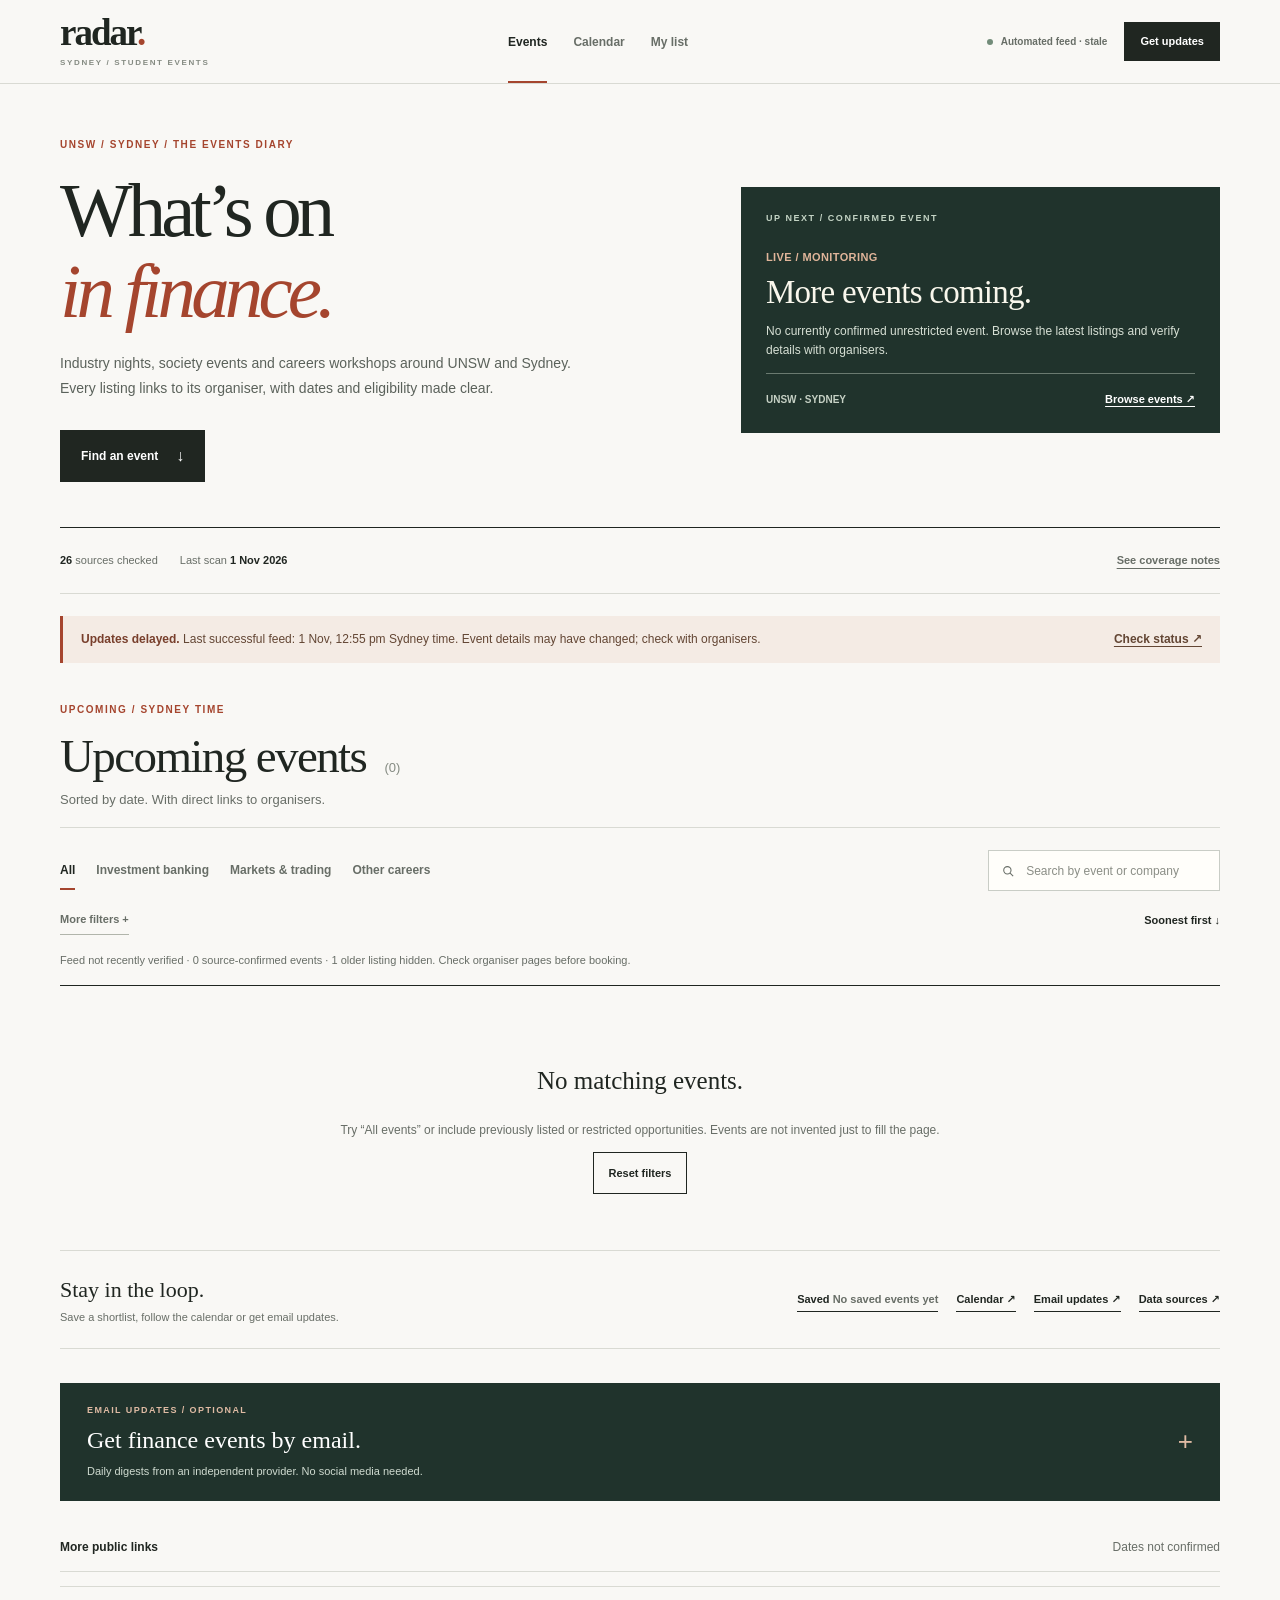
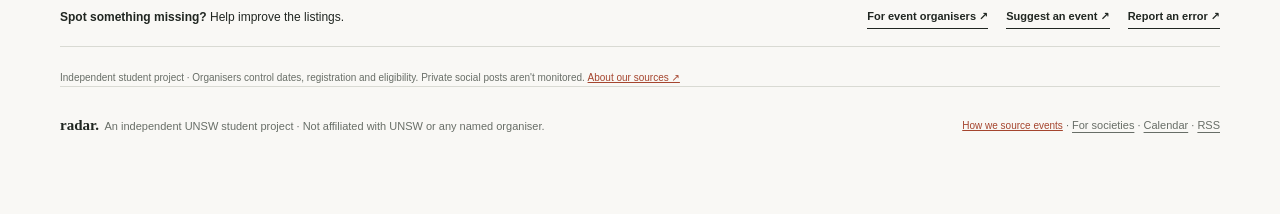
==== commit 97f37cd2: "Retain confirmed industry event eligibility and prices in schema fallbacks; improve access labels" ====
--- a/index.html
+++ b/index.html
@@ -103,6 +103,11 @@
 function renderSyncHealth(){const box=$('#sync-alert');box.hidden=!isFeedStale();if(!box.hidden){const when=Number.isFinite(feedTimestamp)?new Date(feedTimestamp).toLocaleString('en-AU',{timeZone:'Australia/Sydney',day:'numeric',month:'short',hour:'numeric',minute:'2-digit'}):'unknown';$('#sync-alert-detail').textContent='Last successful feed: '+when+' Sydney time. Event details may have changed; check with organisers.';}}
 function accessLabel(e){
   const eligibility=String(e.eligibility||'').toLowerCase();
+  if(/free general admission/.test(eligibility))return 'Free general admission';
+  if(/anyone can register/.test(eligibility))return 'Open registration';
+  if(/\$25.*\$30|\$30.*\$25/.test(eligibility))return 'Tickets $25–30';
+  if(/free industry networking/.test(eligibility))return 'Free · professional event';
+  if(/free public event/.test(eligibility))return 'Free public event';
   if(/professional event|non-member registration fees/.test(eligibility))return 'Professional event · fees may apply';
   if(/free, open to university students/.test(eligibility))return 'Free · students welcome';
   if(/all students and recent graduates/.test(eligibility))return 'Open to students';
